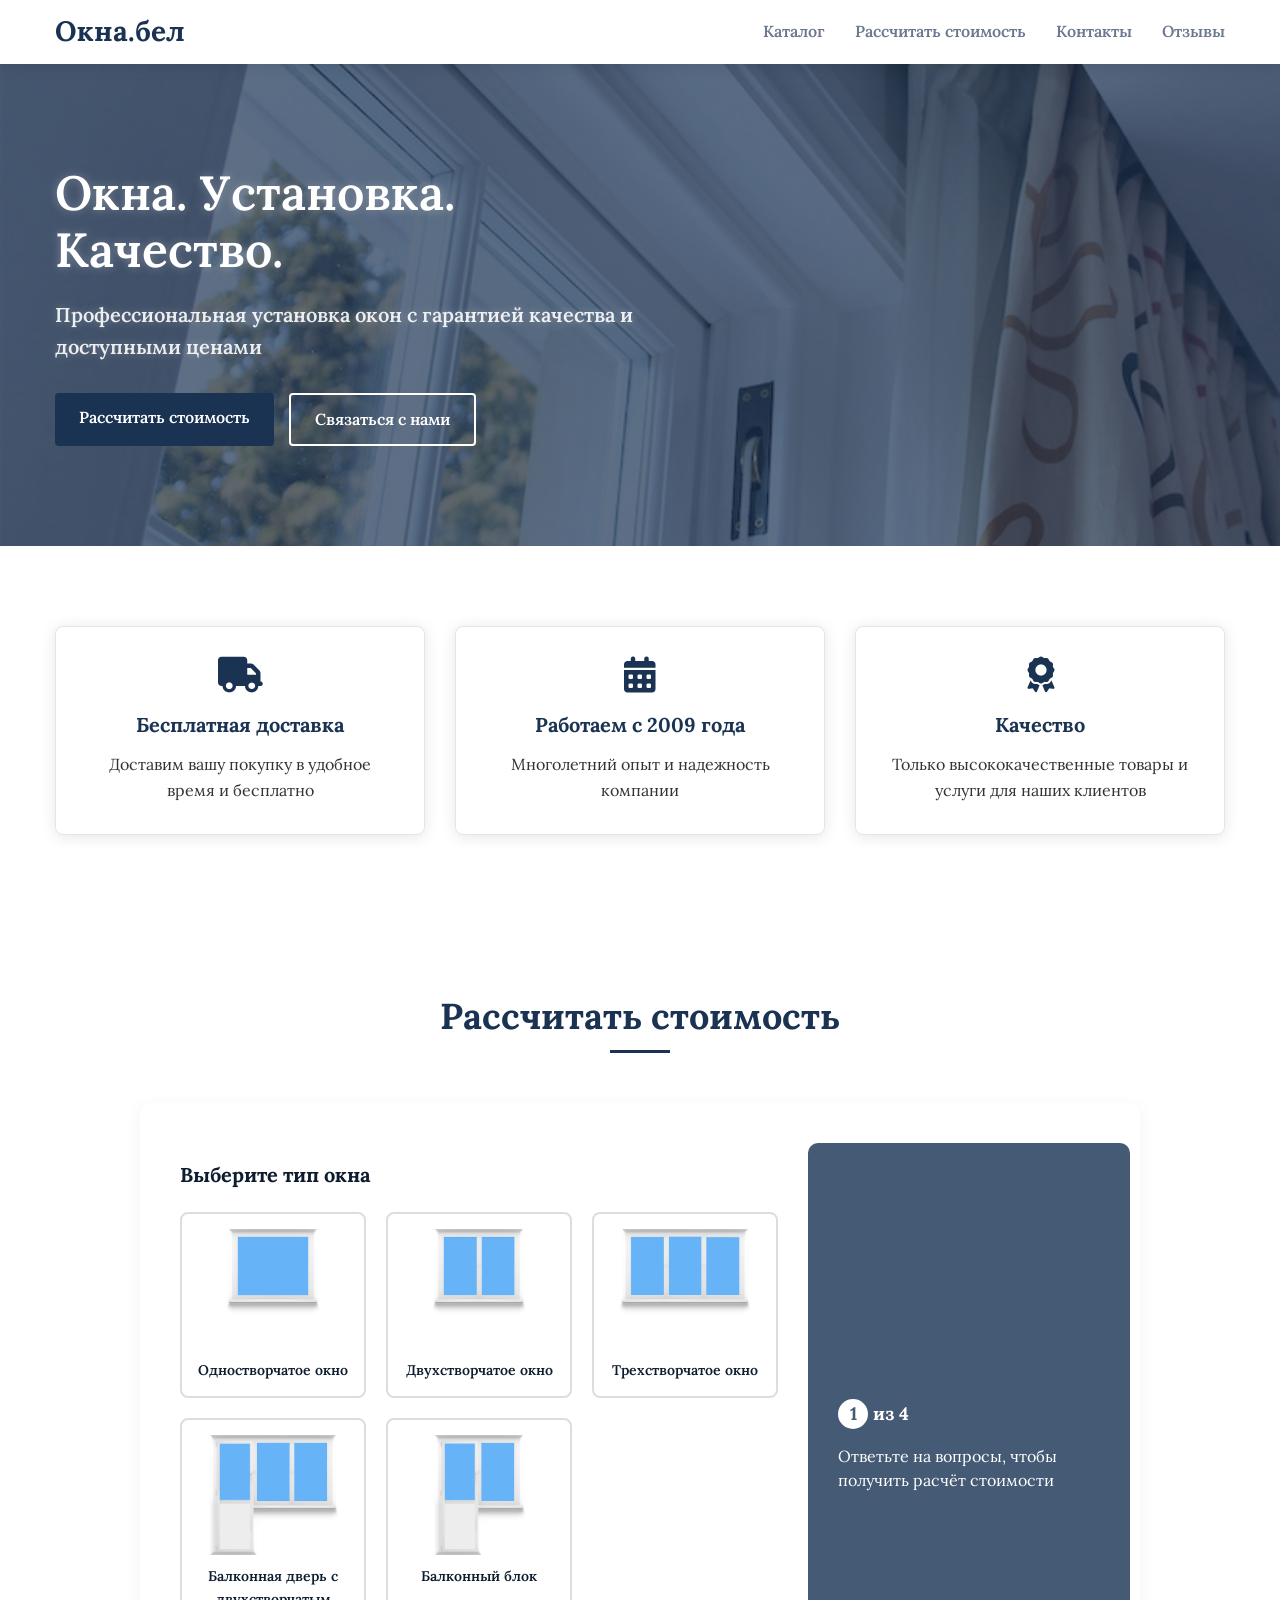
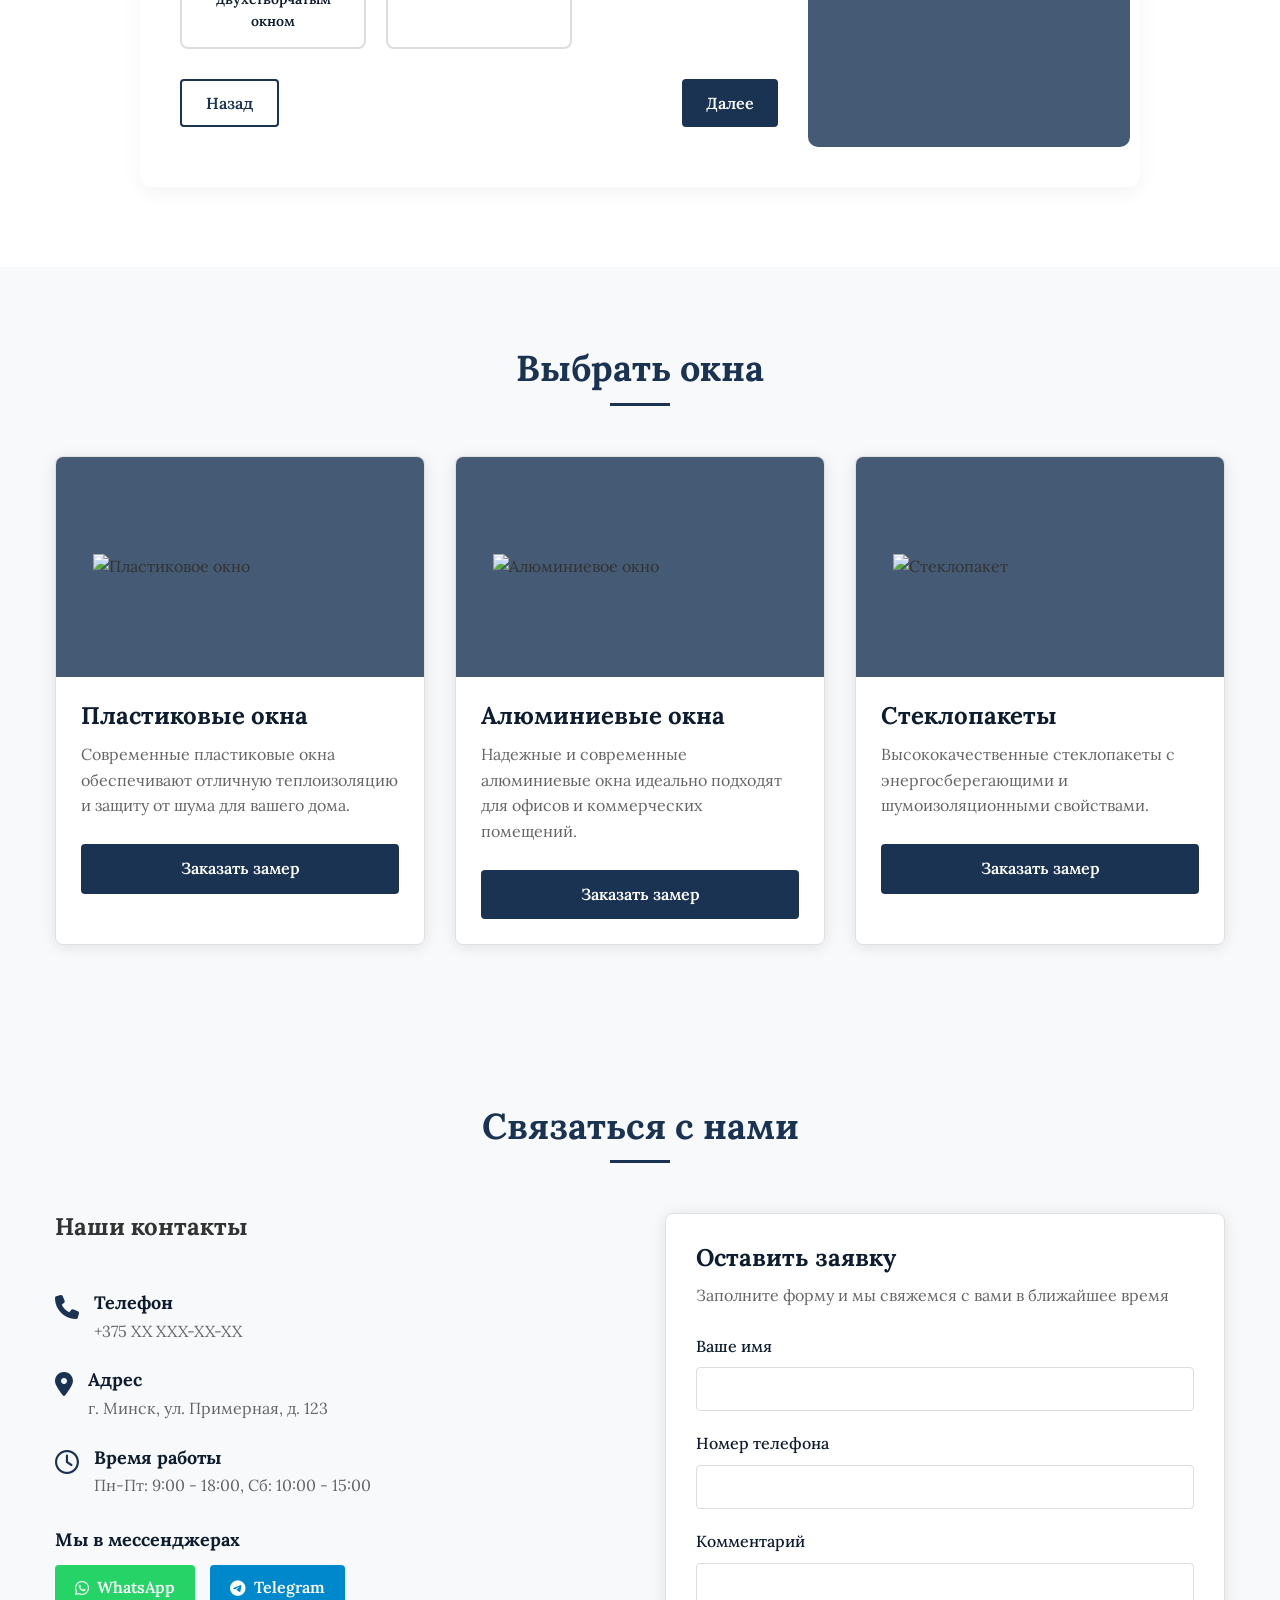
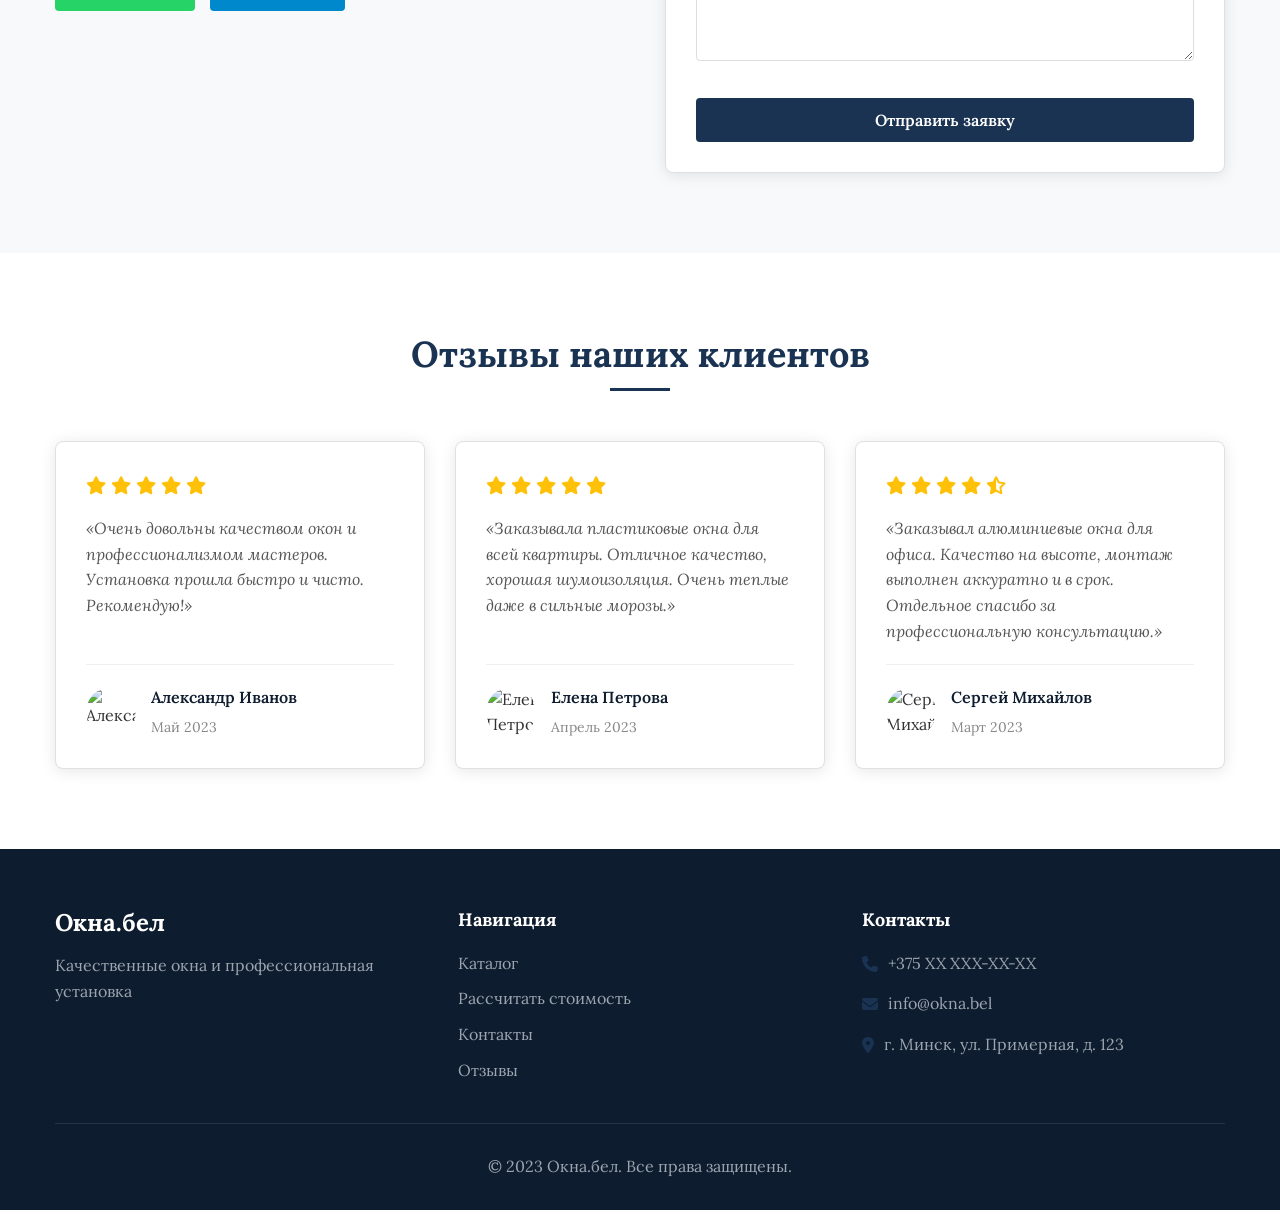
==== index.html @ 6ed7c5cb "Miaow" ====
<!DOCTYPE html>
<html lang="ru">
<head>
    <meta charset="UTF-8">
    <meta name="viewport" content="width=device-width, initial-scale=1.0">
    <title>Установка окон в Беларуси</title>
    <link rel="stylesheet" href="styles.css">
    <link rel="stylesheet" href="https://cdnjs.cloudflare.com/ajax/libs/font-awesome/6.4.0/css/all.min.css">
    <link rel="stylesheet" href="custom-colors.css">
    <link rel="icon" href="data:image/svg+xml,%3Csvg xmlns='http://www.w3.org/2000/svg' viewBox='0 0 100 100'%3E%3Ctext y='.9em' font-size='90'%3E🪟%3C/text%3E%3C/svg%3E">
    <link href="https://fonts.googleapis.com/css2?family=Lora:wght@400;500;600;700&display=swap" rel="stylesheet">
</head>
<body>
    <!-- Header Section -->
    <header class="header">
        <div class="container">
            <div class="header-content">
                <div class="logo">
                    <h1>Окна.бел</h1>
                </div>
                <nav class="main-nav">
                    <ul>
                        <li><a href="#catalog">Каталог</a></li>
                        <li><a href="#calculate">Рассчитать стоимость</a></li>
                        <li><a href="#contacts">Контакты</a></li>
                        <li><a href="#reviews">Отзывы</a></li>
                    </ul>
                </nav>
            </div>
        </div>
    </header>

    <!-- Hero Section with Calculator Button -->
    <section class="hero">
        <div class="container">
            <div class="hero-content">
                <h2>Окна. Установка.<br>Качество.</h2>
                <p>Профессиональная установка окон с гарантией качества и доступными ценами</p>
                <div class="hero-cta">
                    <a href="#calculate" class="btn btn-primary">Рассчитать стоимость</a>
                    <a href="#contacts" class="btn btn-outline">Связаться с нами</a>
                </div>
            </div>
        </div>         
    </section>
    
    <div id="calculate" style="height: 0;"></div>

    <!-- Advantages Section -->
    <section class="advantages-section">
        <div class="container">
            <div class="advantages-grid">
                <div class="advantage-box">
                    <i class="fas fa-truck"></i>
                    <h3>Бесплатная доставка</h3>
                    <p>Доставим вашу покупку в удобное время и бесплатно</p>
                </div>
                <div class="advantage-box">
                    <i class="fas fa-calendar-alt"></i>
                    <h3>Работаем с 2009 года</h3>
                    <p>Многолетний опыт и надежность компании</p>
                </div>
                <div class="advantage-box">
                    <i class="fas fa-award"></i>
                    <h3>Качество</h3>
                    <p>Только высококачественные товары и услуги для наших клиентов</p>
                </div>
            </div>
        </div>
    </section>

    <!-- Calculate Cost Section -->
    <section class="calculate-cost" id="calculate">
        <div class="container">
            <h2 class="section-title">Рассчитать стоимость</h2>
            <div class="calculator-card">
                <div class="calculator-content">
                    <div class="calculator-steps-container">
                        <form id="detailed-calculator-form">
                            <div class="calculator-step active" id="step-1">
                                <h4>Выберите тип окна</h4>
                                <div class="window-type-selection">
                                    <label class="window-type-option">
                                        <input type="radio" name="window-type" value="single" required>
                                        <div class="window-type-image">
                                            <img src="images/window-single.png" alt="Одностворчатое окно">
                                            <span>Одностворчатое окно</span>
                                        </div>
                                    </label>
                                    
                                    <label class="window-type-option">
                                        <input type="radio" name="window-type" value="double" required>
                                        <div class="window-type-image">
                                            <img src="images/window-double.png" alt="Двухстворчатое окно">
                                            <span>Двухстворчатое окно</span>
                                        </div>
                                    </label>
                                    
                                    <label class="window-type-option">
                                        <input type="radio" name="window-type" value="triple" required>
                                        <div class="window-type-image">
                                            <img src="images/window-triple.png" alt="Трехстворчатое окно">
                                            <span>Трехстворчатое окно</span>
                                        </div>
                                    </label>
                                    
                                    <label class="window-type-option">
                                        <input type="radio" name="window-type" value="balcony-door-double" required>
                                        <div class="window-type-image">
                                            <img src="images/balcony-door-double.png" alt="Балконная дверь с двухстворчатым окном">
                                            <span>Балконная дверь с двухстворчатым окном</span>
                                        </div>
                                    </label>
                                    
                                    <label class="window-type-option">
                                        <input type="radio" name="window-type" value="balcony-door-triple" required>
                                        <div class="window-type-image">
                                            <img src="images/balcony-door-triple.png" alt="Балконный блок">
                                            <span>Балконный блок</span>
                                        </div>
                                    </label>
                                </div>
                                
                                <div class="calculator-nav">
                                    <button type="button" class="btn btn-outline btn-prev" disabled>Назад</button>
                                    <button type="button" class="btn btn-primary btn-next" data-next="2">Далее</button>
                                </div>
                            </div>
                            
                            <div class="calculator-step" id="step-2">
                                <h4>Укажите размеры</h4>
                                <div class="form-group">
                                    <label for="detailed-width">Ширина, мм</label>
                                    <input type="text" id="detailed-width" required placeholder="Введите ширину">
                                </div>
                                
                                <div class="form-group">
                                    <label for="detailed-height">Высота, мм</label>
                                    <input type="text" id="detailed-height" required placeholder="Введите высоту">
                                </div>
                                
                                <div class="calculator-nav">
                                    <button type="button" class="btn btn-outline btn-prev" data-prev="1">Назад</button>
                                    <button type="button" class="btn btn-primary btn-next" data-next="3">Далее</button>
                                </div>
                            </div>
                            
                            <div class="calculator-step" id="step-3">
                                <h4>Дополнительные опции</h4>
                                <div class="form-group checkboxes-group">
                                    <div class="checkbox-item">
                                        <input type="checkbox" id="option-mosquito" name="additional_options[]" value="mosquito">
                                        <label for="option-mosquito">Москитная сетка</label>
                                    </div>
                                    <div class="checkbox-item">
                                        <input type="checkbox" id="option-sill" name="additional_options[]" value="sill">
                                        <label for="option-sill">Отлив</label>
                                    </div>
                                    <div class="checkbox-item">
                                        <input type="checkbox" id="option-windowsill" name="additional_options[]" value="windowsill">
                                        <label for="option-windowsill">Подоконник</label>
                                    </div>
                                    <div class="checkbox-item">
                                        <input type="checkbox" id="option-none" name="additional_options[]" value="none">
                                        <label for="option-none">Ничего из перечисленного</label>
                                    </div>
                                </div>
                                
                                <div class="calculator-nav">
                                    <button type="button" class="btn btn-outline btn-prev" data-prev="2">Назад</button>
                                    <button type="button" class="btn btn-primary btn-next" data-next="4">Далее</button>
                                </div>
                            </div>
                            
                            <div class="calculator-step" id="step-4">
                                <h4>Укажите Ваши данные для получения точной стоимости</h4>
                                <div class="form-group">
                                    <label for="client-name">Ваше имя</label>
                                    <input type="text" id="client-name" required placeholder="Введите имя">
                                </div>
                                
                                <div class="form-group">
                                    <label for="client-phone">Телефон</label>
                                    <input type="tel" id="client-phone" required placeholder="+375 XX XXX XX XX">
                                </div>
                                
                                <div class="calculator-nav">
                                    <button type="button" class="btn btn-outline btn-prev" data-prev="3">Назад</button>
                                    <button type="submit" class="btn btn-primary">Отправить заявку</button>
                                </div>
                            </div>
                        </form>
                    </div>
                    
                    <div class="calculator-info">
                        <div class="step-indicator">
                            <div class="step-counter">
                                <span class="current-step">1</span> из <span class="total-steps">4</span>
                            </div>
                            <p class="step-description">Ответьте на вопросы, чтобы получить расчёт стоимости</p>
                        </div>
                    </div>
                </div>
            </div>
        </div>
    </section>

    <!-- Calculator Modal -->
    <div id="calculator-modal" class="modal">
        <div class="modal-content">
            <span class="close-modal">&times;</span>
            <h2>Рассчитать стоимость окон</h2>
            <form id="calculator-form">
                <div class="form-group">
                    <label for="window-type">Тип окна:</label>
                    <select id="window-type" required>
                        <option value="">Выберите тип окна</option>
                        <option value="plastic">Пластиковое окно</option>
                        <option value="aluminum">Алюминиевое окно</option>
                        <option value="double">Стеклопакет</option>
                    </select>
                </div>
                <div class="form-group">
                    <label for="window-width">Ширина (см):</label>
                    <input type="number" id="window-width" min="30" max="300" required>
                </div>
                <div class="form-group">
                    <label for="window-height">Высота (см):</label>
                    <input type="number" id="window-height" min="30" max="300" required>
                </div>
                <button type="submit" class="btn btn-primary">Рассчитать</button>
            </form>
            <div id="calculation-result" class="hidden">
                <h3>Примерная стоимость:</h3>
                <p id="result-price"></p>
                <p>*Окончательная цена может отличаться после замера</p>
            </div>
        </div>
    </div>

    <!-- Catalog Section -->
    <section class="catalog" id="catalog">
        <div class="container">
            <h2 class="section-title">Выбрать окна</h2>
            <div class="catalog-grid">
                <div class="product-card">
                    <div class="product-image">
                        <img src="images/plastic-window.jpg" alt="Пластиковое окно">
                    </div>
                    <div class="product-info">
                        <h3>Пластиковые окна</h3>
                        <p>Современные пластиковые окна обеспечивают отличную теплоизоляцию и защиту от шума для вашего дома.</p>
                        <a href="#contacts" class="btn btn-primary">Заказать замер</a>
                    </div>
                </div>
                <div class="product-card">
                    <div class="product-image">
                        <img src="images/aluminum-window.jpg" alt="Алюминиевое окно">
                    </div>
                    <div class="product-info">
                        <h3>Алюминиевые окна</h3>
                        <p>Надежные и современные алюминиевые окна идеально подходят для офисов и коммерческих помещений.</p>
                        <a href="#contacts" class="btn btn-primary">Заказать замер</a>
                    </div>
                </div>
                <div class="product-card">
                    <div class="product-image">
                        <img src="images/double-glazed.jpg" alt="Стеклопакет">
                    </div>
                    <div class="product-info">
                        <h3>Стеклопакеты</h3>
                        <p>Высококачественные стеклопакеты с энергосберегающими и шумоизоляционными свойствами.</p>
                        <a href="#contacts" class="btn btn-primary">Заказать замер</a>
                    </div>
                </div>
            </div>
        </div>
    </section>

    <!-- Contacts Section -->
    <section class="contacts" id="contacts">
        <div class="container">
            <h2 class="section-title">Связаться с нами</h2>
            <div class="contacts-grid">
                <div class="contact-info">
                    <h3>Наши контакты</h3>
                    <div class="contact-list">
                        <div class="contact-item">
                            <i class="fas fa-phone"></i>
                            <div>
                                <h4>Телефон</h4>
                                <span>+375 XX XXX-XX-XX</span>
                            </div>
                        </div>
                        <div class="contact-item">
                            <i class="fas fa-map-marker-alt"></i>
                            <div>
                                <h4>Адрес</h4>
                                <span>г. Минск, ул. Примерная, д. 123</span>
                            </div>
                        </div>
                        <div class="contact-item">
                            <i class="far fa-clock"></i>
                            <div>
                                <h4>Время работы</h4>
                                <span>Пн-Пт: 9:00 - 18:00, Сб: 10:00 - 15:00</span>
                            </div>
                        </div>
                    </div>
                    <div class="contact-social">
                        <h4>Мы в мессенджерах</h4>
                        <div class="social-buttons">
                            <a href="#" class="social-btn whatsapp">
                                <i class="fab fa-whatsapp"></i> WhatsApp
                            </a>
                            <a href="#" class="social-btn telegram">
                                <i class="fab fa-telegram"></i> Telegram
                            </a>
                        </div>
                    </div>
                </div>
                <div class="contact-form-wrapper">
                    <div class="contact-form">
                        <h3>Оставить заявку</h3>
                        <p>Заполните форму и мы свяжемся с вами в ближайшее время</p>
                        <form id="request-form">
                            <div class="form-group">
                                <label for="name">Ваше имя</label>
                                <input type="text" id="name" required>
                            </div>
                            <div class="form-group">
                                <label for="phone">Номер телефона</label>
                                <input type="tel" id="phone" required>
                            </div>
                            <div class="form-group">
                                <label for="comment">Комментарий</label>
                                <textarea id="comment" rows="4"></textarea>
                            </div>
                            <button type="submit" class="btn btn-primary">Отправить заявку</button>
                        </form>
                    </div>
                </div>
            </div>
        </div>
    </section>

    <!-- Reviews Section -->
    <section class="reviews" id="reviews">
        <div class="container">
            <h2 class="section-title">Отзывы наших клиентов</h2>
            <div class="reviews-grid">
                <div class="review-card">
                    <div class="review-content">
                        <div class="review-stars">
                            <i class="fas fa-star"></i>
                            <i class="fas fa-star"></i>
                            <i class="fas fa-star"></i>
                            <i class="fas fa-star"></i>
                            <i class="fas fa-star"></i>
                        </div>
                        <p class="review-text">«Очень довольны качеством окон и профессионализмом мастеров. Установка прошла быстро и чисто. Рекомендую!»</p>
                    </div>
                    <div class="review-author-info">
                        <div class="review-avatar">
                            <img src="images/avatar-1.jpg" alt="Александр Иванов">
                        </div>
                        <div>
                            <div class="review-author">Александр Иванов</div>
                            <div class="review-date">Май 2023</div>
                        </div>
                    </div>
                </div>
                <div class="review-card">
                    <div class="review-content">
                        <div class="review-stars">
                            <i class="fas fa-star"></i>
                            <i class="fas fa-star"></i>
                            <i class="fas fa-star"></i>
                            <i class="fas fa-star"></i>
                            <i class="fas fa-star"></i>
                        </div>
                        <p class="review-text">«Заказывала пластиковые окна для всей квартиры. Отличное качество, хорошая шумоизоляция. Очень теплые даже в сильные морозы.»</p>
                    </div>
                    <div class="review-author-info">
                        <div class="review-avatar">
                            <img src="images/avatar-2.jpg" alt="Елена Петрова">
                        </div>
                        <div>
                            <div class="review-author">Елена Петрова</div>
                            <div class="review-date">Апрель 2023</div>
                        </div>
                    </div>
                </div>
                <div class="review-card">
                    <div class="review-content">
                        <div class="review-stars">
                            <i class="fas fa-star"></i>
                            <i class="fas fa-star"></i>
                            <i class="fas fa-star"></i>
                            <i class="fas fa-star"></i>
                            <i class="fas fa-star-half-alt"></i>
                        </div>
                        <p class="review-text">«Заказывал алюминиевые окна для офиса. Качество на высоте, монтаж выполнен аккуратно и в срок. Отдельное спасибо за профессиональную консультацию.»</p>
                    </div>
                    <div class="review-author-info">
                        <div class="review-avatar">
                            <img src="images/avatar-3.jpg" alt="Сергей Михайлов">
                        </div>
                        <div>
                            <div class="review-author">Сергей Михайлов</div>
                            <div class="review-date">Март 2023</div>
                        </div>
                    </div>
                </div>
            </div>
        </div>
    </section>

    <!-- Footer -->
    <footer class="footer">
        <div class="container">
            <div class="footer-content">
                <div class="footer-logo">
                    <h2>Окна.бел</h2>
                    <p>Качественные окна и профессиональная установка</p>
                </div>
                <div class="footer-links">
                    <h3>Навигация</h3>
                    <ul>
                        <li><a href="#catalog">Каталог</a></li>
                        <li><a href="#calculate">Рассчитать стоимость</a></li>
                        <li><a href="#contacts">Контакты</a></li>
                        <li><a href="#reviews">Отзывы</a></li>
                    </ul>
                </div>
                <div class="footer-contact">
                    <h3>Контакты</h3>
                    <p><i class="fas fa-phone"></i> +375 XX XXX-XX-XX</p>
                    <p><i class="fas fa-envelope"></i> info@okna.bel</p>
                    <p><i class="fas fa-map-marker-alt"></i> г. Минск, ул. Примерная, д. 123</p>
                </div>
            </div>
            <div class="footer-bottom">
                <p>&copy; 2023 Окна.бел. Все права защищены.</p>
            </div>
        </div>
    </footer>

    <!-- Scroll to Top Button -->
    <div id="scroll-to-top" class="scroll-to-top">
        <i class="fas fa-chevron-up"></i>
    </div>

    <script src="script.js"></script>
</body>
</html>
---- styles.css ----
/* Global Styles */
:root {
    --primary-color: #4da9ff;
    --secondary-color: #e6f3ff;
    --text-color: #333;
    --light-color: #fff;
    --dark-color: #2c3e50;
    --border-color: #ddd;
    --box-shadow: 0 2px 15px rgba(0, 0, 0, 0.1);
    --heading-font: 'Lora', serif;
    --body-font: 'Lora', serif;
    --success-color: #28a745;
    --danger-color: #dc3545;
}

* {
    margin: 0;
    padding: 0;
    box-sizing: border-box;
}

body {
    font-family: var(--body-font);
    line-height: 1.6;
    color: var(--text-color);
    background-color: #f8f9fa;
    font-weight: 400;
}

h1, h2, h3, h4, h5, h6 {
    font-family: var(--heading-font);
    font-weight: 700;
    line-height: 1.2;
}

.container {
    width: 100%;
    max-width: 1200px;
    margin: 0 auto;
    padding: 0 15px;
}

a {
    text-decoration: none;
    color: var(--primary-color);
}

ul {
    list-style: none;
}

.btn {
    display: inline-block;
    padding: 12px 24px;
    border-radius: 4px;
    text-align: center;
    font-weight: 600;
    cursor: pointer;
    transition: all 0.3s ease;
    border: none;
    font-size: 16px;
    font-family: var(--body-font);
}

.btn-primary {
    background-color: var(--primary-color);
    color: var(--light-color);
}

.btn-primary:hover {
    background-color: #3a8cd1;
    box-shadow: 0 5px 15px rgba(77, 169, 255, 0.3);
}

.btn-outline {
    background-color: transparent;
    color: var(--primary-color);
    border: 2px solid var(--primary-color);
}

.btn-outline:hover {
    background-color: var(--primary-color);
    color: var(--light-color);
    box-shadow: 0 5px 15px rgba(77, 169, 255, 0.3);
}

.section-title {
    text-align: center;
    margin-bottom: 50px;
    font-size: 36px;
    font-weight: 700;
    color: var(--dark-color);
    position: relative;
    padding-bottom: 15px;
}

.section-title::after {
    content: '';
    position: absolute;
    bottom: 0;
    left: 50%;
    transform: translateX(-50%);
    width: 60px;
    height: 3px;
    background-color: var(--primary-color);
}

/* Header Styles */
.header {
    background-color: var(--light-color);
    padding: 15px 0;
    box-shadow: var(--box-shadow);
    position: sticky;
    top: 0;
    z-index: 100;
}

.header-content {
    display: flex;
    justify-content: space-between;
    align-items: center;
}

.logo h1 {
    font-size: 28px;
    color: var(--primary-color);
    font-weight: 800;
}

/* Navigation Menu */
.main-nav ul {
    display: flex;
    gap: 30px;
}

.main-nav li {
    list-style: none;
}

.main-nav a {
    color: var(--dark-color);
    font-weight: 600;
    text-decoration: none;
    padding: 5px 0;
    position: relative;
    transition: all 0.3s ease;
}

.main-nav a:hover {
    color: var(--primary-color);
}

.main-nav a::after {
    content: '';
    position: absolute;
    width: 0;
    height: 2px;
    background-color: var(--primary-color);
    bottom: 0;
    left: 0;
    transition: width 0.3s ease;
}

.main-nav a:hover::after {
    width: 100%;
}

/* Hero Section */
.hero {
    background: linear-gradient(to right, #2c3e50, #4da9ff);
    position: relative;
    color: var(--light-color);
    padding: 100px 0;
    text-align: left;
}

.hero::before {
    content: '';
    position: absolute;
    top: 0;
    left: 0;
    width: 100%;
    height: 100%;
    background: linear-gradient(to right, rgba(44, 62, 80, 0.9), rgba(77, 169, 255, 0.7));
}

.hero-content {
    position: relative;
    max-width: 700px;
    margin: 0 auto 0 0;
}

.hero h2 {
    font-size: 48px;
    margin-bottom: 20px;
    font-weight: 800;
}

.hero p {
    font-size: 20px;
    margin-bottom: 30px;
    opacity: 0.9;
}

.hero-cta {
    display: flex;
    gap: 15px;
}

/* Advantages Section */
.advantages-section {
    padding: 80px 0;
    background-color: var(--light-color);
}

.advantages-grid {
    display: grid;
    grid-template-columns: repeat(auto-fit, minmax(250px, 1fr));
    gap: 30px;
}

.advantage-box {
    padding: 30px;
    background-color: var(--light-color);
    border-radius: 8px;
    box-shadow: var(--box-shadow);
    text-align: center;
    transition: transform 0.3s ease;
}

.advantage-box:hover {
    transform: translateY(-5px);
}

.advantage-box i {
    font-size: 36px;
    color: var(--primary-color);
    margin-bottom: 20px;
}

.advantage-box h3 {
    margin-bottom: 15px;
    color: var(--dark-color);
    font-size: 20px;
}

.advantage-box p {
    color: #666;
    font-size: 16px;
}

/* Calculator Modal */
.modal {
    display: none;
    position: fixed;
    z-index: 1000;
    left: 0;
    top: 0;
    width: 100%;
    height: 100%;
    background-color: rgba(0, 0, 0, 0.5);
}

.modal-content {
    position: relative;
    background-color: var(--light-color);
    margin: 10% auto;
    padding: 30px;
    width: 90%;
    max-width: 500px;
    border-radius: 8px;
    box-shadow: var(--box-shadow);
}

.close-modal {
    position: absolute;
    right: 20px;
    top: 15px;
    font-size: 28px;
    font-weight: bold;
    cursor: pointer;
}

.form-group {
    margin-bottom: 20px;
}

.form-group label {
    display: block;
    margin-bottom: 8px;
    font-weight: 500;
}

.form-group input,
.form-group select,
.form-group textarea {
    width: 100%;
    padding: 10px;
    border: 1px solid var(--border-color);
    border-radius: 4px;
    font-size: 16px;
}

#calculation-result {
    margin-top: 25px;
    padding-top: 20px;
    border-top: 1px solid var(--border-color);
}

#calculation-result.hidden {
    display: none;
}

/* Catalog Section */
.catalog {
    padding: 80px 0;
    background-color: #f8f9fa;
}

.catalog-grid {
    display: grid;
    grid-template-columns: repeat(auto-fill, minmax(350px, 1fr));
    gap: 30px;
}

.product-card {
    border-radius: 8px;
    overflow: hidden;
    box-shadow: var(--box-shadow);
    background-color: var(--light-color);
    border: 1px solid #e0e0e0;
    transition: transform 0.2s ease, box-shadow 0.2s ease;
}

.product-card:hover {
    transform: translateY(-5px);
    box-shadow: 0 10px 25px rgba(0, 0, 0, 0.1);
}

.product-image {
    height: 220px;
    overflow: hidden;
    display: flex;
    justify-content: center;
    align-items: center;
    background-color: var(--secondary-color);
    position: relative;
}

.product-image img {
    width: 80%;
    height: auto;
    object-fit: contain;
}

.product-info {
    padding: 25px;
}

.product-info h3 {
    margin-bottom: 12px;
    color: var(--dark-color);
    font-size: 24px;
    font-weight: 700;
}

.product-info p {
    margin-bottom: 25px;
    color: #666;
    line-height: 1.6;
}

.product-info .btn {
    display: block;
    width: 100%;
}

.product-price {
    font-size: 18px;
    font-weight: 700;
    margin-top: 15px;
    color: var(--primary-color);
}

.product-price span {
    font-size: 24px;
}

/* Reviews Section */
.reviews {
    padding: 80px 0;
    background-color: var(--light-color);
}

.reviews-grid {
    display: grid;
    grid-template-columns: repeat(auto-fill, minmax(350px, 1fr));
    gap: 30px;
}

.review-card {
    background-color: var(--light-color);
    padding: 30px;
    border-radius: 8px;
    box-shadow: var(--box-shadow);
    border: 1px solid #e0e0e0;
    display: flex;
    flex-direction: column;
}

.review-content {
    margin-bottom: 20px;
}

.review-stars {
    color: #ffc107;
    font-size: 18px;
    margin-bottom: 15px;
}

.review-text {
    color: #555;
    line-height: 1.6;
    font-style: italic;
    margin: 0;
}

.review-author-info {
    display: flex;
    align-items: center;
    margin-top: auto;
    padding-top: 20px;
    border-top: 1px solid #eee;
}

.review-avatar {
    width: 50px;
    height: 50px;
    border-radius: 50%;
    overflow: hidden;
    margin-right: 15px;
}

.review-avatar img {
    width: 100%;
    height: 100%;
    object-fit: cover;
}

.review-author {
    font-weight: 600;
    color: var(--dark-color);
    margin-bottom: 5px;
}

.review-date {
    font-size: 14px;
    color: #888;
}

/* Contacts Section */
.contacts {
    padding: 80px 0;
    background-color: #f8f9fa;
}

.contacts-grid {
    display: grid;
    grid-template-columns: repeat(auto-fit, minmax(350px, 1fr));
    gap: 50px;
}

.contact-info {
    display: flex;
    flex-direction: column;
    gap: 30px;
}

.contact-info h3 {
    font-size: 24px;
    margin-bottom: 20px;
}

.contact-list {
    display: flex;
    flex-direction: column;
    gap: 25px;
}

.contact-item {
    display: flex;
    align-items: flex-start;
    gap: 15px;
}

.contact-item i {
    font-size: 24px;
    color: var(--primary-color);
    margin-top: 3px;
}

.contact-item h4 {
    margin-bottom: 5px;
    font-size: 18px;
    color: var(--dark-color);
}

.contact-item span {
    font-size: 16px;
    color: #666;
}

.contact-social h4 {
    margin-bottom: 15px;
    font-size: 18px;
    color: var(--dark-color);
}

.social-buttons {
    display: flex;
    gap: 15px;
}

.social-btn {
    display: inline-flex;
    align-items: center;
    padding: 10px 20px;
    border-radius: 4px;
    color: var(--light-color);
    font-weight: 600;
    transition: all 0.3s ease;
}

.social-btn i {
    margin-right: 8px;
}

.whatsapp {
    background-color: #25d366;
}

.telegram {
    background-color: #0088cc;
}

.social-btn:hover {
    opacity: 0.9;
    transform: translateY(-2px);
}

.contact-form-wrapper {
    max-width: 100%;
}

.contact-form {
    background-color: var(--light-color);
    padding: 30px;
    border-radius: 8px;
    box-shadow: var(--box-shadow);
    border: 1px solid #e0e0e0;
}

.contact-form h3 {
    margin-bottom: 10px;
    font-size: 24px;
    color: var(--dark-color);
}

.contact-form p {
    margin-bottom: 25px;
    color: #666;
}

.form-group {
    margin-bottom: 20px;
}

.form-group label {
    display: block;
    margin-bottom: 8px;
    font-weight: 500;
    color: var(--dark-color);
}

.form-group input,
.form-group select,
.form-group textarea {
    width: 100%;
    padding: 12px;
    border: 1px solid #ddd;
    border-radius: 4px;
    font-size: 16px;
    transition: border-color 0.3s;
}

.form-group input:focus,
.form-group select:focus,
.form-group textarea:focus {
    border-color: var(--primary-color);
    outline: none;
}

.contact-form .btn {
    width: 100%;
    margin-top: 10px;
}

/* Footer */
.footer {
    background-color: var(--dark-color);
    color: #9ca5af;
    padding: 60px 0 30px;
}

.footer-content {
    display: grid;
    grid-template-columns: repeat(auto-fit, minmax(250px, 1fr));
    gap: 40px;
    margin-bottom: 40px;
}

.footer-logo h2 {
    color: var(--light-color);
    font-size: 24px;
    margin-bottom: 15px;
}

.footer-logo p {
    color: #9ca5af;
    line-height: 1.6;
}

.footer-links h3, 
.footer-contact h3 {
    color: var(--light-color);
    font-size: 18px;
    margin-bottom: 20px;
}

.footer-links ul {
    display: flex;
    flex-direction: column;
    gap: 10px;
}

.footer-links a {
    color: #9ca5af;
    transition: color 0.3s ease;
}

.footer-links a:hover {
    color: var(--light-color);
}

.footer-contact p {
    margin-bottom: 15px;
    display: flex;
    align-items: center;
    gap: 10px;
}

.footer-contact i {
    color: var(--primary-color);
}

.footer-bottom {
    padding-top: 30px;
    border-top: 1px solid rgba(255, 255, 255, 0.1);
    text-align: center;
}

/* Scroll to Top Button */
.scroll-to-top {
    position: fixed;
    bottom: 20px;
    right: 20px;
    width: 40px;
    height: 40px;
    background-color: var(--primary-color);
    color: var(--light-color);
    border-radius: 50%;
    display: flex;
    align-items: center;
    justify-content: center;
    cursor: pointer;
    box-shadow: 0 2px 10px rgba(0, 0, 0, 0.2);
    opacity: 0;
    visibility: hidden;
    transition: all 0.3s ease;
}

.scroll-to-top.visible {
    opacity: 1;
    visibility: visible;
}

.scroll-to-top:hover {
    background-color: #3a8cd1;
    transform: translateY(-3px);
}

/* Responsive Styles */
@media (max-width: 992px) {
    .header-content {
        flex-direction: column;
        gap: 20px;
    }
    
    .main-nav {
        order: 2;
    }
    
    .hero {
        padding: 80px 0;
        text-align: center;
    }
    
    .hero-content {
        margin: 0 auto;
    }
    
    .hero h2 {
        font-size: 38px;
    }
    
    .hero-cta {
        justify-content: center;
    }
    
    .advantages-grid {
        grid-template-columns: repeat(2, 1fr);
    }
}

@media (max-width: 768px) {
    .section-title {
        font-size: 28px;
    }
    
    .main-nav ul {
        flex-wrap: wrap;
        justify-content: center;
    }
    
    .hero h2 {
        font-size: 32px;
    }
    
    .hero p {
        font-size: 18px;
    }
    
    .hero-cta {
        flex-direction: column;
        align-items: center;
    }
    
    .advantages-grid {
        grid-template-columns: 1fr;
    }
    
    .catalog-grid {
        grid-template-columns: 1fr;
    }
    
    .review-card {
        min-width: 260px;
    }
}

@media (max-width: 576px) {
    .hero h2 {
        font-size: 28px;
    }
    
    .modal-content {
        margin: 20% auto;
        padding: 20px;
    }
    
    .contact-form {
        padding: 20px;
    }
}

/* Calculate Cost Section */
.calculate-cost {
    background-color: var(--secondary-color);
    padding: 80px 0;
}

/* Checkbox styling */
.checkboxes-group {
    display: flex;
    flex-direction: column;
    gap: 15px;
}

.checkbox-item {
    display: flex;
    align-items: center;
    gap: 10px;
    cursor: pointer;
}

.checkbox-item input[type="checkbox"] {
    width: 20px;
    height: 20px;
    cursor: pointer;
}

.checkbox-item label {
    font-size: 16px;
    cursor: pointer;
    margin-bottom: 0;
}

.calculator-card {
    background-color: var(--light-color);
    border-radius: 12px;
    box-shadow: 0 5px 20px rgba(0, 0, 0, 0.1);
    padding: 40px;
    max-width: 1000px;
    margin: 0 auto;
}

.calculator-title {
    font-size: 28px;
    margin-bottom: 30px;
    text-align: center;
    font-weight: 700;
    color: var(--dark-color);
}

.calculator-content {
    display: grid;
    grid-template-columns: 65% 35%;
    gap: 30px;
}

.calculator-steps-container {
    position: relative;
}

.calculator-step {
    display: none;
    padding: 20px 0;
}

.calculator-step.active {
    display: block;
}

.calculator-step h4 {
    font-size: 20px;
    margin-bottom: 25px;
    color: var(--dark-color);
}

.calculator-nav {
    display: flex;
    justify-content: space-between;
    margin-top: 30px;
}

.calculator-info {
    background-color: #f8f9fa;
    border-radius: 10px;
    padding: 30px;
    display: flex;
    flex-direction: column;
    justify-content: center;
    height: 100%;
}

.step-indicator {
    padding-top: 0;
    border-top: none;
}

.step-counter {
    font-size: 18px;
    font-weight: 700;
    color: var(--primary-color);
    margin-bottom: 15px;
}

.current-step {
    display: inline-block;
    background-color: var(--primary-color);
    color: white;
    width: 30px;
    height: 30px;
    text-align: center;
    line-height: 30px;
    border-radius: 50%;
}

.step-description {
    font-size: 16px;
    line-height: 1.5;
    color: #555;
}

@media (max-width: 992px) {
    .calculator-content {
        grid-template-columns: 1fr;
    }
    
    .calculator-info {
        order: -1;
        margin-bottom: 30px;
    }
}

@media (max-width: 768px) {
    .calculator-card {
        padding: 25px;
    }
    
    .calculator-title {
        font-size: 22px;
    }
    
    .calculator-step h4 {
        font-size: 18px;
    }
    
    .calculator-nav {
        flex-direction: column;
        gap: 15px;
    }
    
    .calculator-nav button {
        width: 100%;
    }
}

/* Form input error styles */
.form-group input.error,
.form-group select.error,
.form-group textarea.error {
    border-color: #ff3b30;
    background-color: rgba(255, 59, 48, 0.05);
}

.form-group input.error:focus,
.form-group select.error:focus,
.form-group textarea.error:focus {
    box-shadow: 0 0 0 2px rgba(255, 59, 48, 0.25);
}

/* Display fields styling */
.glass-type-display,
.profile-type-display {
    border: 1px solid #ddd;
    border-radius: 4px;
    padding: 12px;
    background-color: #fff;
    position: relative;
    cursor: pointer;
}

.glass-type-display::after,
.profile-type-display::after {
    content: '\f107';
    font-family: 'Font Awesome 5 Free';
    font-weight: 900;
    position: absolute;
    right: 15px;
    top: 50%;
    transform: translateY(-50%);
    color: #666;
}

/* Window type selection */
.window-type-selection {
    display: grid;
    grid-template-columns: repeat(auto-fill, minmax(150px, 1fr));
    gap: 20px;
    margin-bottom: 20px;
}

.window-type-option {
    cursor: pointer;
    position: relative;
}

.window-type-option input[type="radio"] {
    position: absolute;
    opacity: 0;
    width: 0;
    height: 0;
}

.window-type-image {
    border: 2px solid #ddd;
    border-radius: 8px;
    padding: 15px 10px;
    text-align: center;
    transition: all 0.3s ease;
    display: flex;
    flex-direction: column;
    align-items: center;
    height: 100%;
}

.window-type-image img {
    width: 100%;
    height: 120px;
    object-fit: contain;
    margin-bottom: 10px;
}

.window-type-image span {
    font-size: 14px;
    color: var(--dark-color);
    font-weight: 600;
}

.window-type-option input[type="radio"]:checked + .window-type-image {
    border-color: var(--primary-color);
    box-shadow: 0 0 0 2px var(--primary-color);
    background-color: rgba(77, 169, 255, 0.05);
}

.window-type-option:hover .window-type-image {
    border-color: var(--primary-color);
    transform: translateY(-5px);
}

@media (max-width: 768px) {
    .window-type-selection {
        grid-template-columns: repeat(2, 1fr);
    }
}

@media (max-width: 480px) {
    .window-type-selection {
        grid-template-columns: 1fr;
    }
}
---- custom-colors.css ----
/* Custom color scheme based on Original Sash website */
:root {
  --primary-color: #1a3352;  /* Navy blue */
  --secondary-color: #455a74; /* Lighter navy blue */
  --light-color: #FFFFFF;    /* White background */
  --accent-color: #6b788e;   /* Gray for navigation */
  --dark-color: #0d1c2e;     /* Darker navy */
  --text-color: #333333;     /* Dark text */
  --border-color: #e5e5e5;   /* Light gray for borders */
}

/* Apply new colors to elements */
body { background-color: var(--light-color); color: var(--text-color); }
.header { background-color: var(--light-color); color: var(--primary-color); }
.logo h1 { color: var(--primary-color); }
.main-nav a { color: var(--accent-color); }
.main-nav a:hover { color: var(--primary-color); }
.main-nav a::after { background-color: var(--primary-color); }

.hero { background: linear-gradient(rgba(26, 51, 82, 0.8), rgb(236, 244, 255)); }
.hero-content { background-color: rgba(255, 255, 255, 0.9); color: var(--primary-color); }
.btn-primary { background-color: var(--primary-color); color: var(--light-color); }
.btn-outline { border-color: var(--primary-color); color: var(--primary-color); }
.btn-primary:hover { background-color: var(--secondary-color); }
.btn-outline:hover { background-color: var(--primary-color); }
.section-title { color: var(--primary-color); }
.section-title::after { background-color: var(--primary-color); }


/* Dark overlay to ensure text is readable */
.hero::before {
  content: '';
  position: absolute;
  top: 0;
  left: 0;
  width: 100%;
  height: 100%;
  background: rgba(26, 51, 82, 0.1); /* Navy blue overlay */
  z-index: 1;
}
.hero {
  background: var(--light-color);
  padding: 60px 0;
  color: var(--primary-color);
}

.hero::before {
  display: none; /* Remove the overlay */
}

.hero-flex {
  display: flex;
  align-items: center;
  gap: 30px;
}
.hero-content {
  flex: 1;
  background: transparent; /* Remove any background */
  padding: 0;
}

.hero-image {
  flex: 1;
}

.hero-image img {
  width: 100%;
  height: auto;
  border-radius: 8px;
  box-shadow: 0 5px 15px rgba(0, 0, 0, 0.1);
}

/* Mobile responsive adjustments */
@media (max-width: 768px) {
  .hero-flex {
      flex-direction: column;
  }
  
  .hero-content {
      text-align: center;
      order: 2;
  }
  
  .hero-image {
      order: 1;
  }
  
}
.hero h2, .hero p {
  color: #ffffff; /* Pure white */
  text-shadow: 0 0 10px rgba(255, 255, 255, 0.3); /* Slight glow effect */
  font-weight: 600; /* Make text slightly bolder */
}

/* Reduce the overlay opacity to let more of the background show */
.hero::before {
  background: rgba(26, 51, 82, 0.6); /* Reduce opacity from 0.7 to 0.6 */
}

/* Make buttons more visible */
.hero .btn-outline {
  border-color: #ffffff;
  color: #ffffff;
  border-width: 2px; /* Thicker border */
}
.advantage-box { background-color: var(--light-color); border: 1px solid var(--border-color); }
.advantage-box i { color: var(--primary-color); }
.advantage-box h3 { color: var(--primary-color); }
.advantage-box p { color: var(--text-color); }

.calculate-cost { background-color: var(--light-color); }
.calculate-cost .section-title { color: var(--primary-color); }
.calculate-cost .section-title::after { background-color: var(--primary-color); }

.calculator-card { border-color: var(--border-color); box-shadow: 0 5px 20px rgba(0, 0, 0, 0.05); }
.calculator-info { background-color: var(--secondary-color); color: var(--light-color); }
.current-step { background-color: var(--light-color); color: var(--secondary-color); }
.step-counter, .step-description { color: var(--light-color); }
/* Hero section with background image */
.hero {
    background-image: url('images/balcon3.jpg');
    background-size: cover;
    background-position: center;
    position: relative;
    padding: 100px 0;
    color: var(--light-color);
}

.hero::before {
    content: '';
    position: absolute;
    top: 0; left: 0; width: 100%; height: 100%;
    background: rgba(26, 51, 82, 0.7);
    z-index: 1;
    display: block;
}

.hero-content {
    position: relative;
    z-index: 2;
    background: transparent;
    max-width: 600px;
    margin: 0 auto 0 0;
}
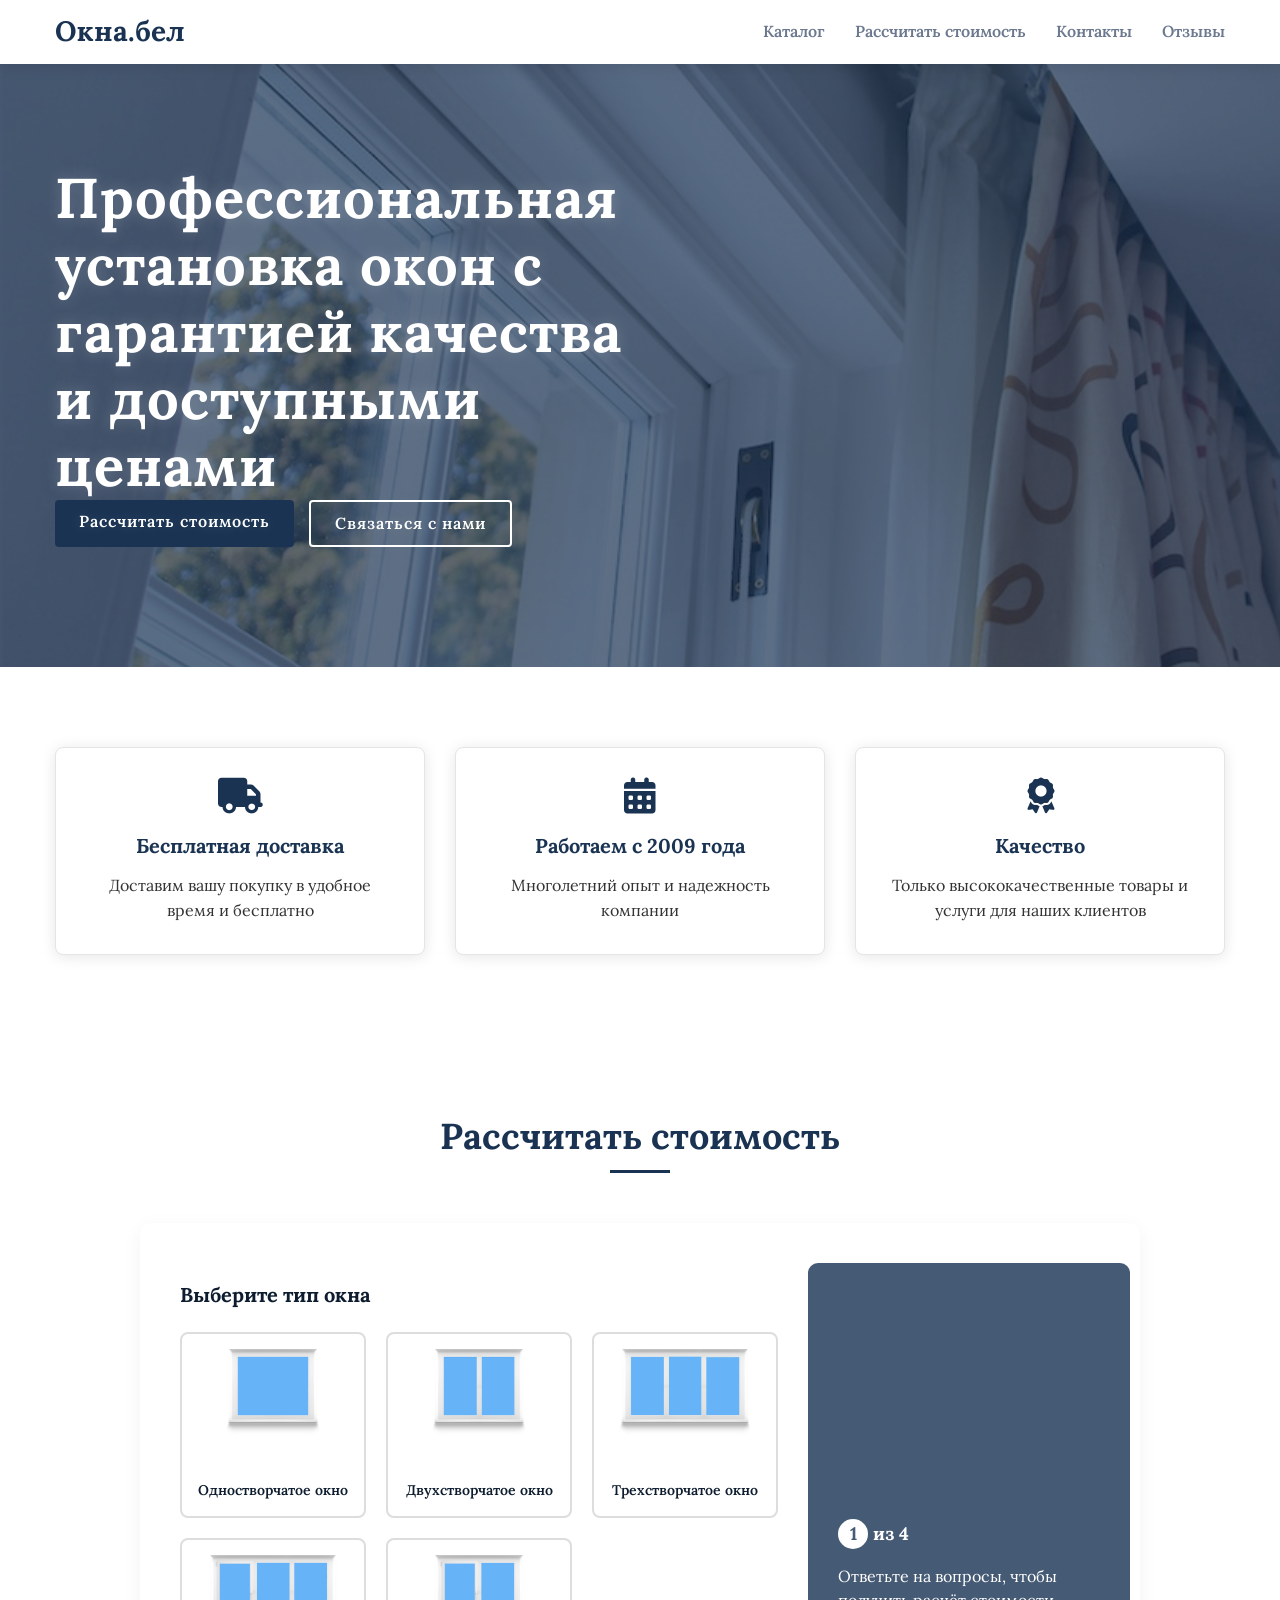
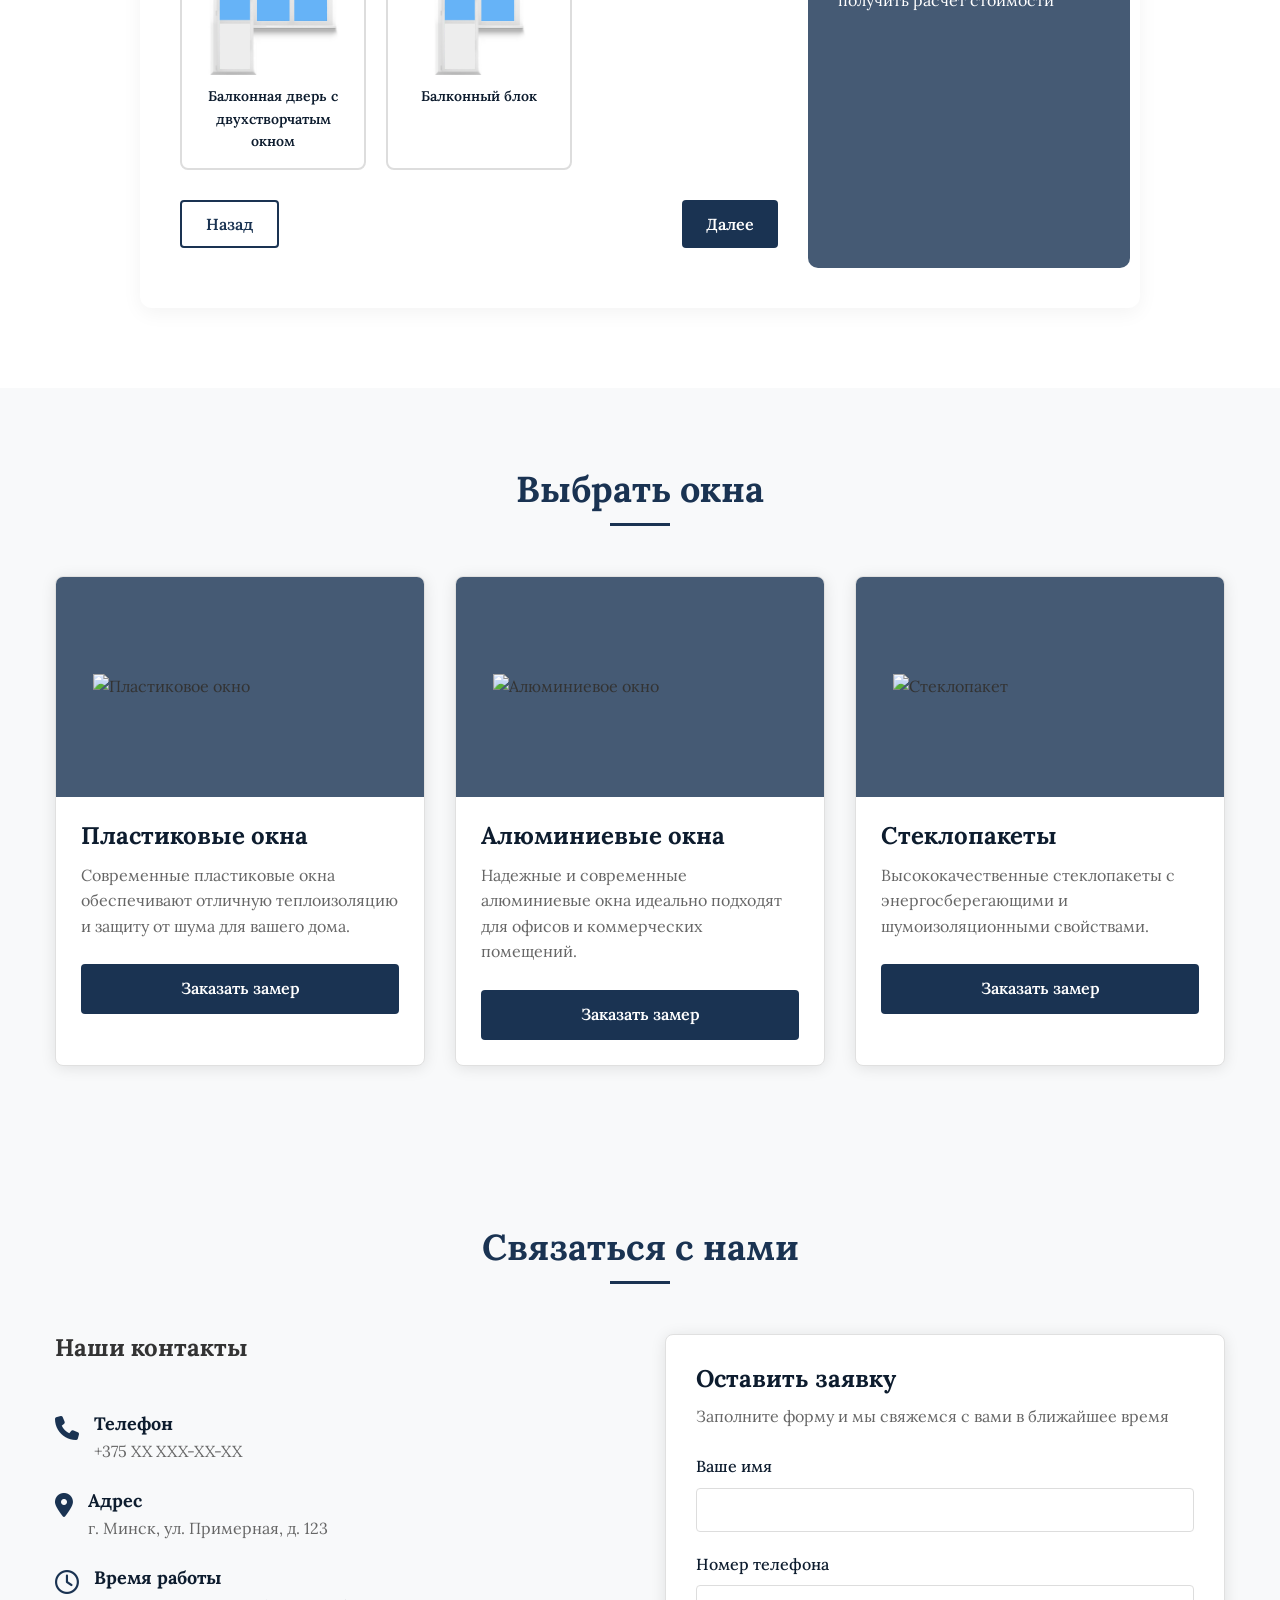
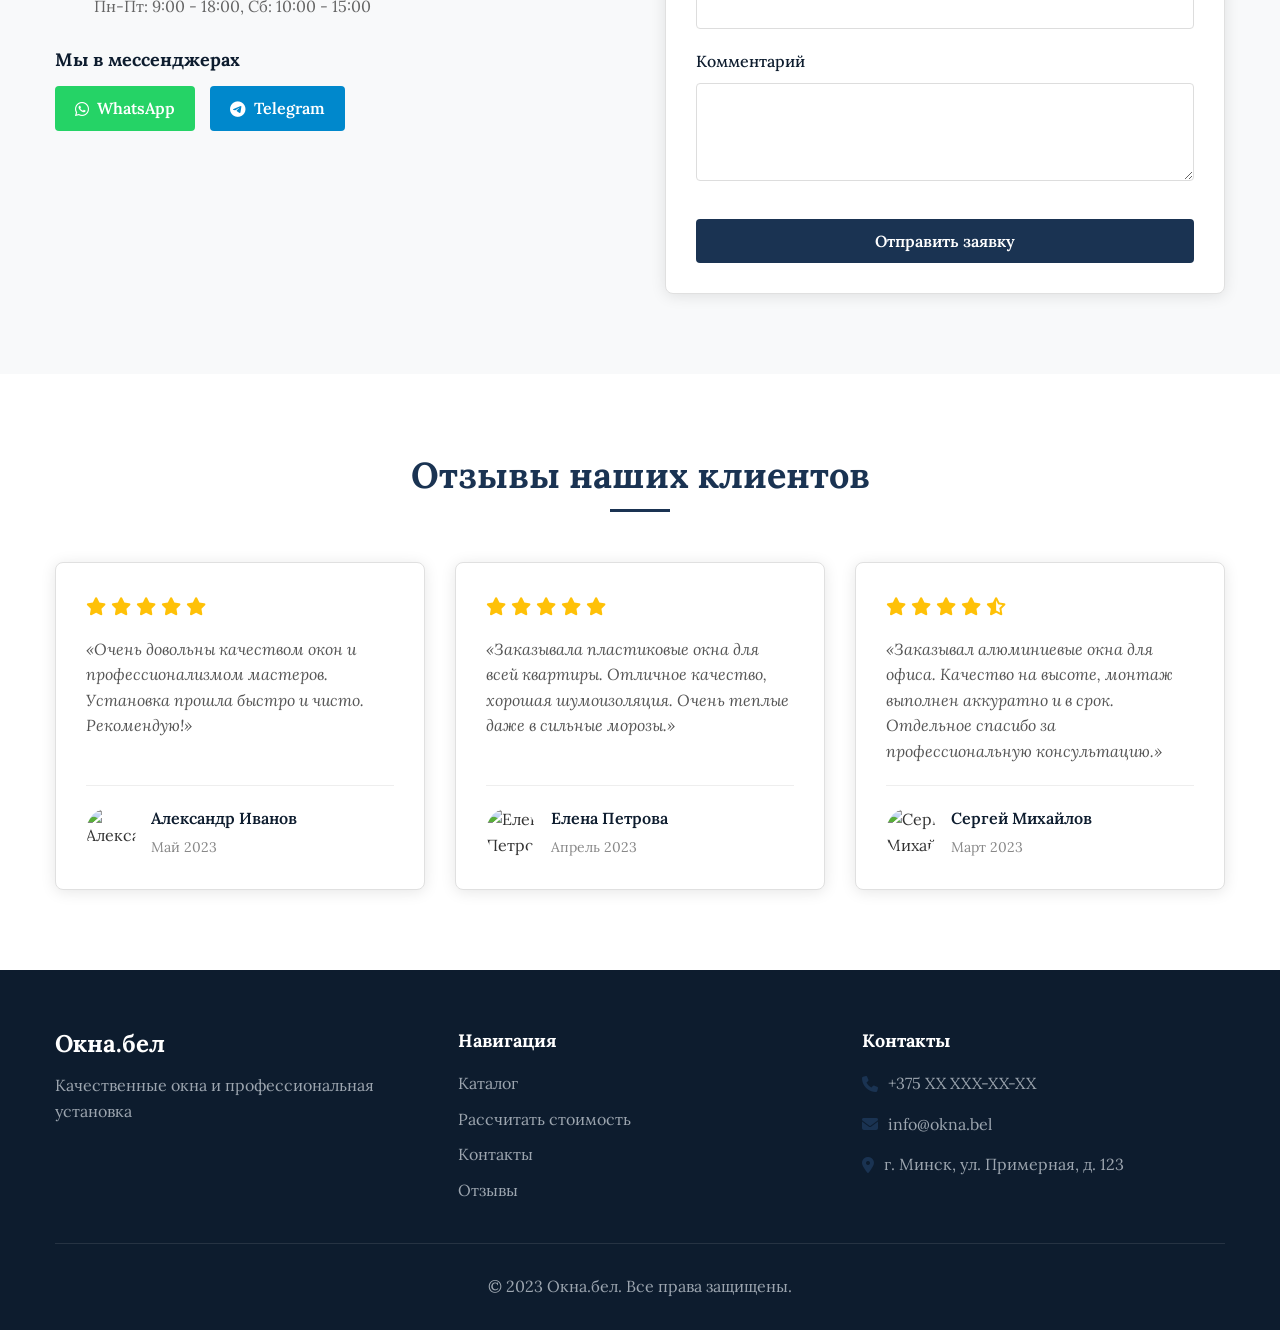
==== commit 76850f1d: "maw" ====
--- a/index.html
+++ b/index.html
@@ -34,8 +34,7 @@
     <section class="hero">
         <div class="container">
             <div class="hero-content">
-                <h2>Окна. Установка.<br>Качество.</h2>
-                <p>Профессиональная установка окон с гарантией качества и доступными ценами</p>
+                <h2>Профессиональная установка окон с гарантией качества и доступными ценами
                 <div class="hero-cta">
                     <a href="#calculate" class="btn btn-primary">Рассчитать стоимость</a>
                     <a href="#contacts" class="btn btn-outline">Связаться с нами</a>
@@ -184,6 +183,11 @@
                                     <input type="tel" id="client-phone" required placeholder="+375 XX XXX XX XX">
                                 </div>
                                 
+                                <div class="form-group checkbox-item privacy-consent">
+                                    <input type="checkbox" id="privacy-consent" required>
+                                    <label for="privacy-consent">Вы соглашаетесь на <a href="#" class="privacy-link">обработку персональных данных</a></label>
+                                </div>
+                                
                                 <div class="calculator-nav">
                                     <button type="button" class="btn btn-outline btn-prev" data-prev="3">Назад</button>
                                     <button type="submit" class="btn btn-primary">Отправить заявку</button>
--- a/custom-colors.css
+++ b/custom-colors.css
@@ -103,6 +103,29 @@
   color: #ffffff;
   border-width: 2px; /* Thicker border */
 }
+.hero h2, 
+.hero p {
+    font-weight: 800; /* Extra bold */
+    letter-spacing: 1px; /* Add more space between letters */
+    text-shadow: 0 0 15px rgba(255, 255, 255, 0.2); /* Add subtle shadow for definition */
+}
+
+/* Additional enhancement for larger devices */
+@media (min-width: 768px) {
+    .hero h2 {
+        font-size: 56px; /* Larger font size on bigger screens */
+        max-width: 800px; /* Allow text container to be wider */
+    }
+    
+    .hero p {
+        font-size: 24px;
+        max-width: 800px;
+    }
+    
+    .hero-content {
+        max-width: 800px; /* Increase from the default 600px */
+    }
+}
 .advantage-box { background-color: var(--light-color); border: 1px solid var(--border-color); }
 .advantage-box i { color: var(--primary-color); }
 .advantage-box h3 { color: var(--primary-color); }
@@ -142,3 +165,34 @@
     max-width: 600px;
     margin: 0 auto 0 0;
 }
+
+/* Privacy consent styling */
+.privacy-consent {
+    display: flex;
+    align-items: center;
+    margin-bottom: 20px;
+}
+
+.privacy-consent input[type="checkbox"] {
+    width: 20px;
+    height: 20px;
+    margin-right: 10px;
+    accent-color: var(--primary-color);
+}
+
+.privacy-consent label {
+    font-size: 14px;
+    margin-bottom: 0;
+}
+
+.privacy-link {
+    color: var(--primary-color);
+    text-decoration: underline;
+}
+
+.privacy-link:hover {
+    text-decoration: none;
+}
+
+/* Icon for privacy consent */
+
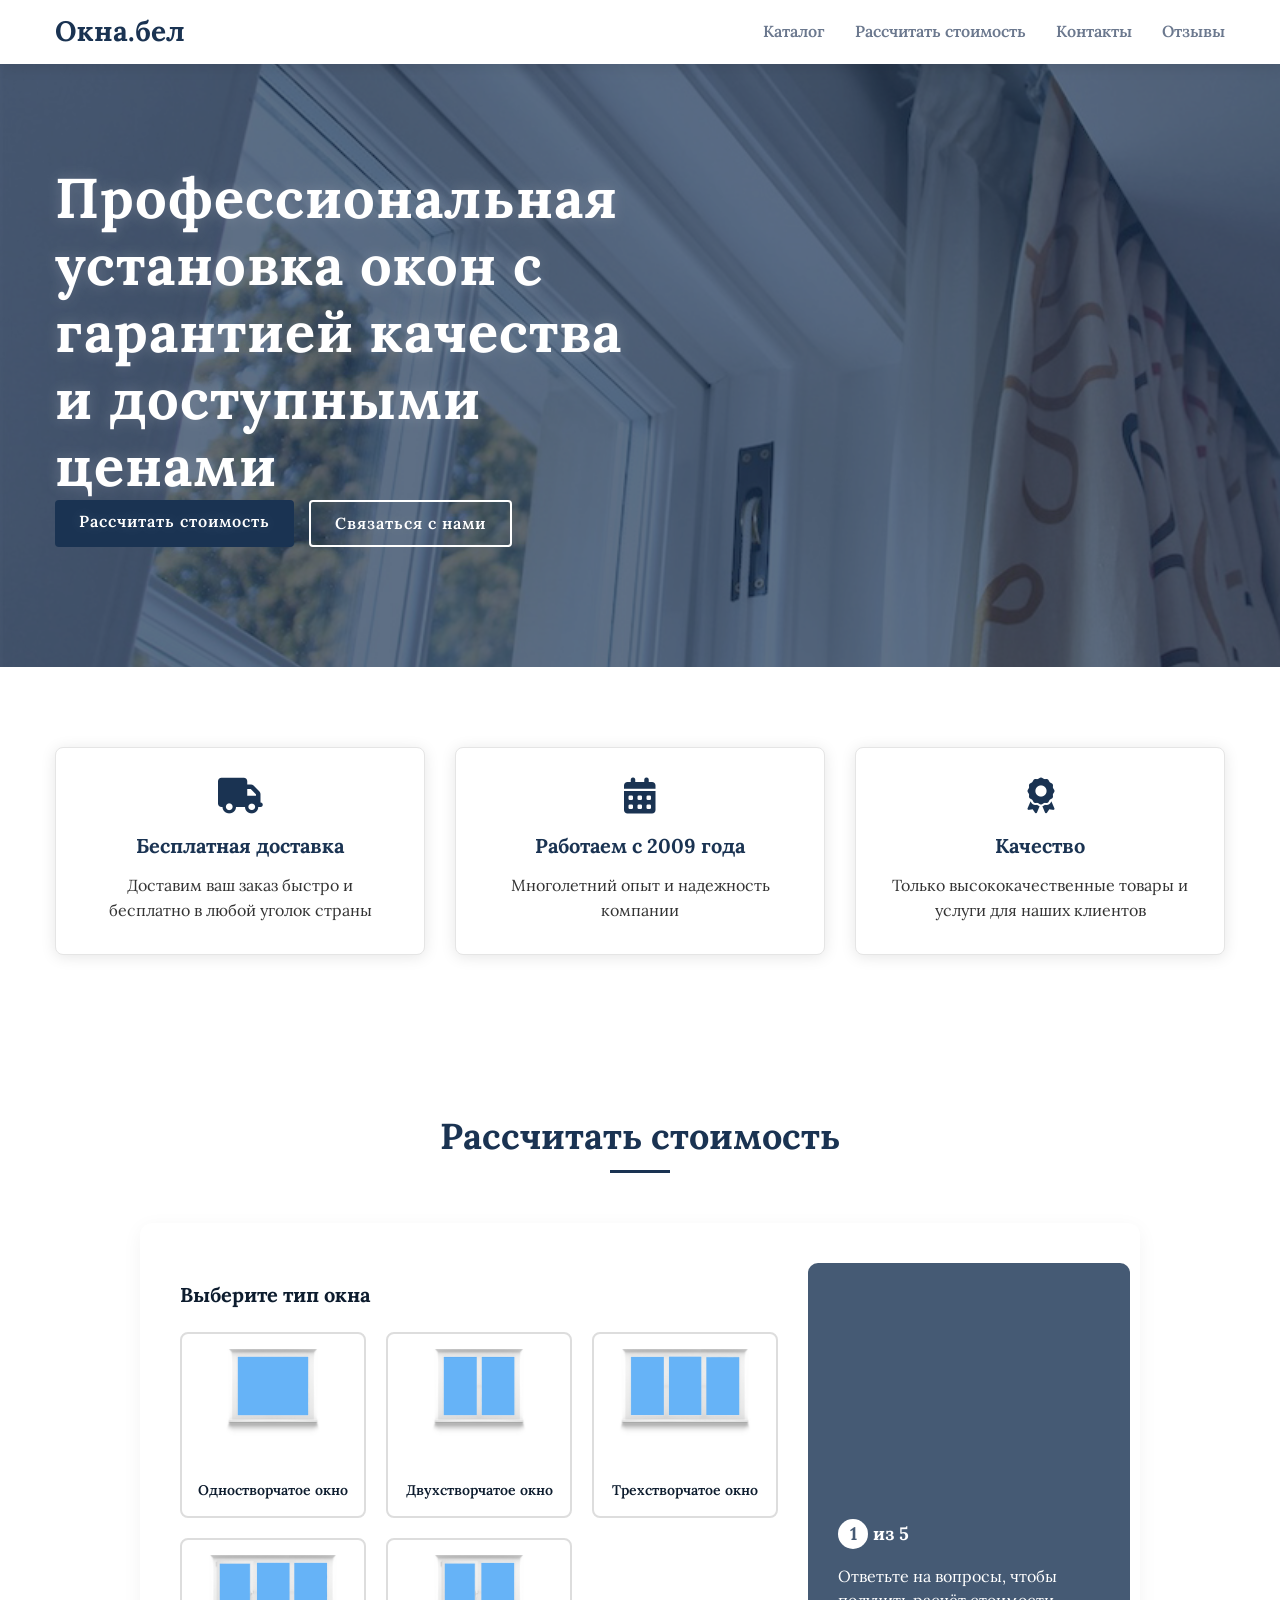
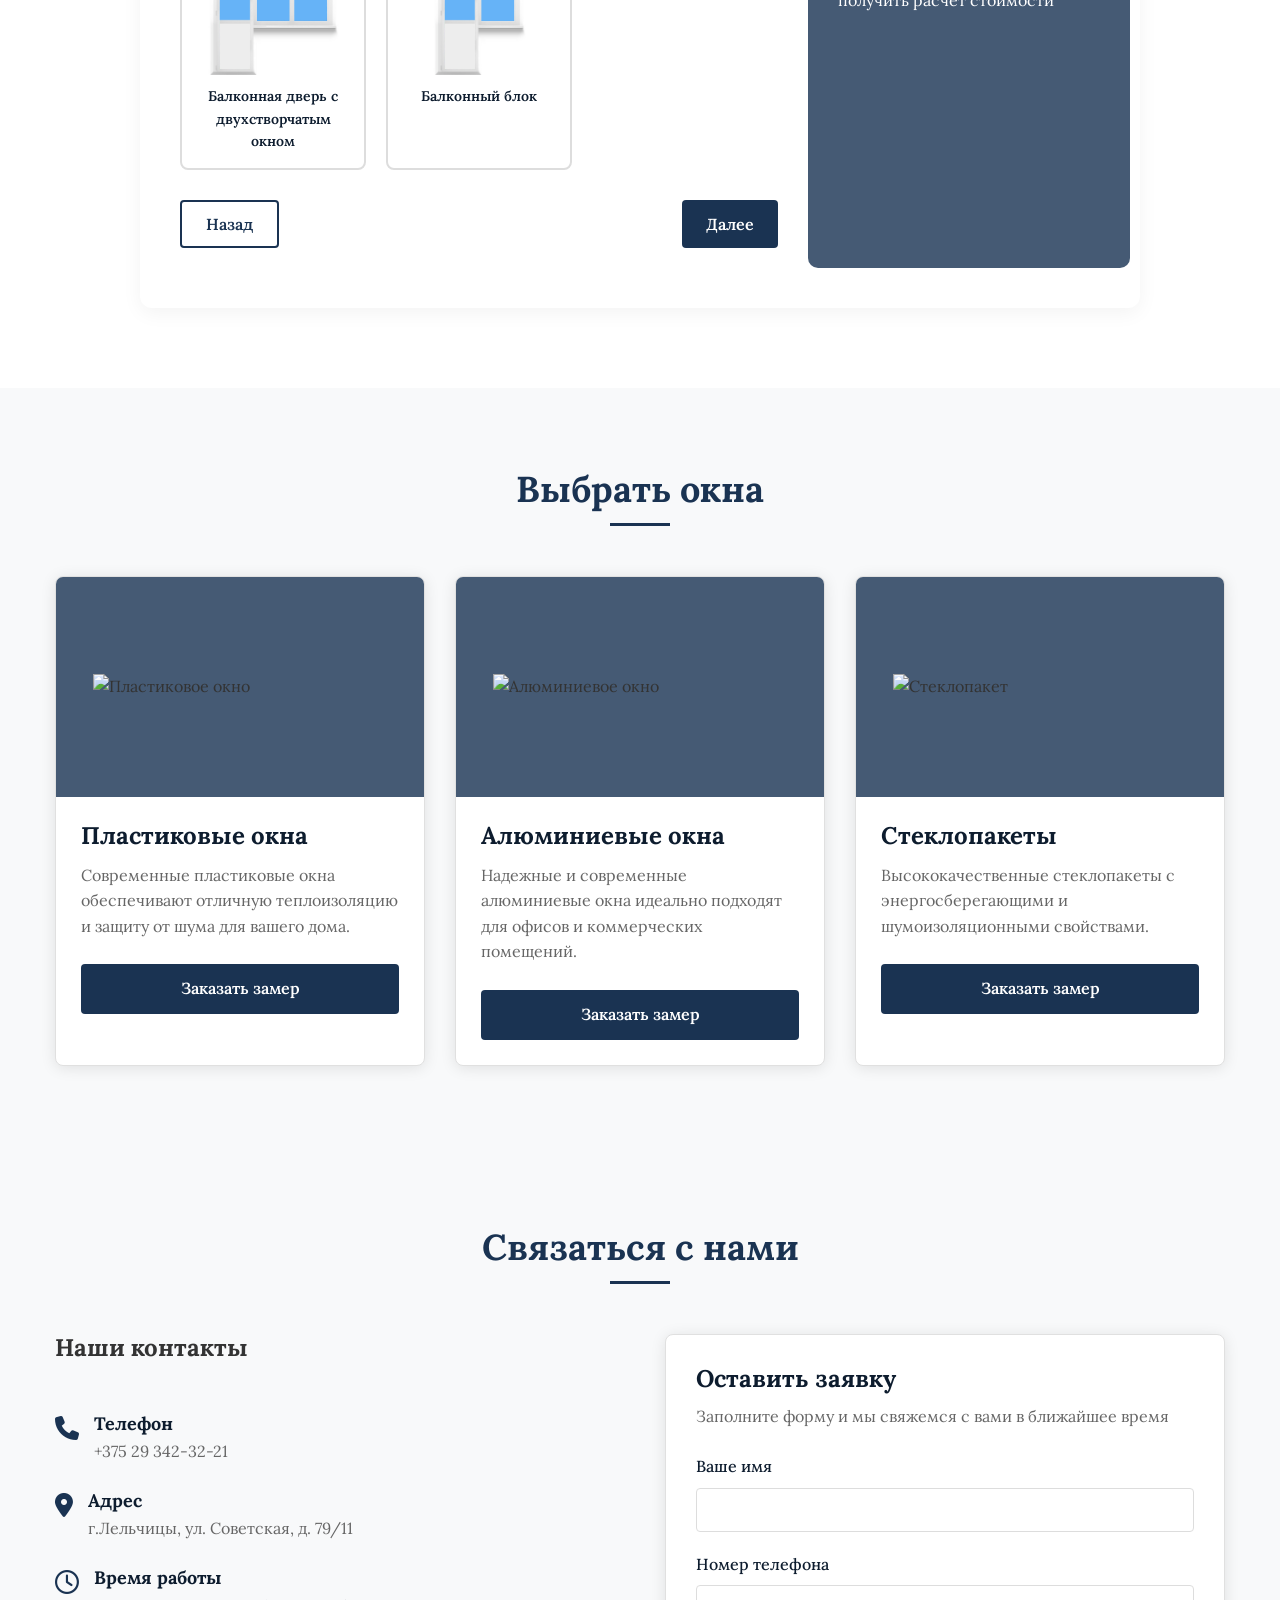
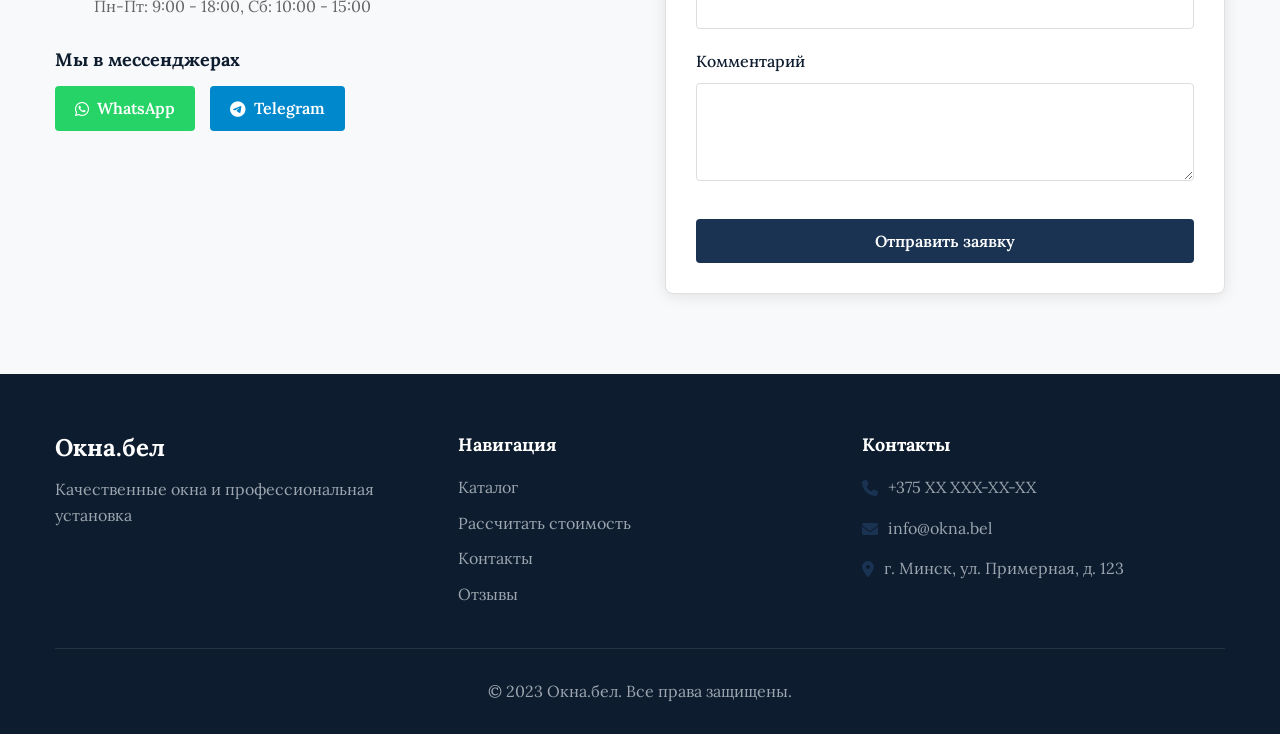
==== commit 6ff6011d: "myaooww" ====
--- a/index.html
+++ b/index.html
@@ -52,7 +52,7 @@
                 <div class="advantage-box">
                     <i class="fas fa-truck"></i>
                     <h3>Бесплатная доставка</h3>
-                    <p>Доставим вашу покупку в удобное время и бесплатно</p>
+                    <p>Доставим ваш заказ быстро и бесплатно в любой уголок страны</p>
                 </div>
                 <div class="advantage-box">
                     <i class="fas fa-calendar-alt"></i>
@@ -127,6 +127,270 @@
                             </div>
                             
                             <div class="calculator-step" id="step-2">
+                                <h4>Выберите тип оконной створки</h4>
+                                
+                                <!-- Односворчатое окно options -->
+                                <div class="opening-type-section" id="single-window-options">
+                                    <div class="form-group">
+                                        <label>Тип створки:</label>
+                                        <div class="opening-options">
+                                            <label class="opening-option">
+                                                <input type="radio" name="single-opening-type" value="fixed" required>
+                                                <div class="opening-image">
+                                                    <img src="images/fixed-window.png" alt="Глухая створка" onerror="this.src='data:image/svg+xml;charset=UTF-8,%3Csvg%20width%3D%22100%22%20height%3D%22100%22%20viewBox%3D%220%200%20100%20100%22%20xmlns%3D%22http%3A%2F%2Fwww.w3.org%2F2000%2Fsvg%22%3E%3Crect%20width%3D%22100%25%22%20height%3D%22100%25%22%20fill%3D%22%23f8f9fa%22%2F%3E%3Cpath%20d%3D%22M20%2C20%20L80%2C20%20L80%2C80%20L20%2C80%20Z%22%20stroke%3D%22%234da9ff%22%20stroke-width%3D%222%22%20fill%3D%22none%22%2F%3E%3C%2Fsvg%3E';">
+                                                </div>
+                                                <span>Глухая</span>
+                                            </label>
+                                            <label class="opening-option">
+                                                <input type="radio" name="single-opening-type" value="turn" required>
+                                                <div class="opening-image">
+                                                    <img src="images/turn-window.png" alt="Поворотная створка" onerror="this.src='data:image/svg+xml;charset=UTF-8,%3Csvg%20width%3D%22100%22%20height%3D%22100%22%20viewBox%3D%220%200%20100%20100%22%20xmlns%3D%22http%3A%2F%2Fwww.w3.org%2F2000%2Fsvg%22%3E%3Crect%20width%3D%22100%25%22%20height%3D%22100%25%22%20fill%3D%22%23f8f9fa%22%2F%3E%3Cpath%20d%3D%22M20%2C20%20L80%2C20%20L80%2C80%20L20%2C80%20Z%22%20stroke%3D%22%234da9ff%22%20stroke-width%3D%222%22%20fill%3D%22none%22%2F%3E%3Cpath%20d%3D%22M20%2C20%20L20%2C80%22%20stroke%3D%22%234da9ff%22%20stroke-width%3D%223%22%2F%3E%3Cpath%20d%3D%22M25%2C50%20L35%2C50%22%20stroke%3D%22%234da9ff%22%20stroke-width%3D%222%22%2F%3E%3C%2Fsvg%3E';">
+                                                </div>
+                                                <span>Поворотная</span>
+                                            </label>
+                                            <label class="opening-option">
+                                                <input type="radio" name="single-opening-type" value="tilt-turn" required>
+                                                <div class="opening-image">
+                                                    <img src="images/tilt-turn-window.png" alt="Поворотно-откидная створка" onerror="this.src='data:image/svg+xml;charset=UTF-8,%3Csvg%20width%3D%22100%22%20height%3D%22100%22%20viewBox%3D%220%200%20100%20100%22%20xmlns%3D%22http%3A%2F%2Fwww.w3.org%2F2000%2Fsvg%22%3E%3Crect%20width%3D%22100%25%22%20height%3D%22100%25%22%20fill%3D%22%23f8f9fa%22%2F%3E%3Cpath%20d%3D%22M20%2C20%20L80%2C20%20L80%2C80%20L20%2C80%20Z%22%20stroke%3D%22%234da9ff%22%20stroke-width%3D%222%22%20fill%3D%22none%22%2F%3E%3Cpath%20d%3D%22M20%2C20%20L20%2C80%22%20stroke%3D%22%234da9ff%22%20stroke-width%3D%223%22%2F%3E%3Cpath%20d%3D%22M50%2C20%20L50%2C30%22%20stroke%3D%22%234da9ff%22%20stroke-width%3D%222%22%2F%3E%3Cpath%20d%3D%22M25%2C50%20L35%2C50%22%20stroke%3D%22%234da9ff%22%20stroke-width%3D%222%22%2F%3E%3C%2Fsvg%3E';">
+                                                </div>
+                                                <span>Поворотно-откидная</span>
+                                            </label>
+                                        </div>
+                                    </div>
+                                </div>
+                                
+                                <!-- Двухстворчатое окно options -->
+                                <div class="opening-type-section" id="double-window-options">
+                                    <div class="form-group">
+                                        <label>Окно 1:</label>
+                                        <div class="opening-options">
+                                            <label class="opening-option">
+                                                <input type="radio" name="double-opening-type-1" value="fixed" required>
+                                                <div class="opening-image">
+                                                    <img src="images/fixed-window.png" alt="Глухая створка" onerror="this.src='data:image/svg+xml;charset=UTF-8,%3Csvg%20width%3D%22100%22%20height%3D%22100%22%20viewBox%3D%220%200%20100%20100%22%20xmlns%3D%22http%3A%2F%2Fwww.w3.org%2F2000%2Fsvg%22%3E%3Crect%20width%3D%22100%25%22%20height%3D%22100%25%22%20fill%3D%22%23f8f9fa%22%2F%3E%3Cpath%20d%3D%22M20%2C20%20L80%2C20%20L80%2C80%20L20%2C80%20Z%22%20stroke%3D%22%234da9ff%22%20stroke-width%3D%222%22%20fill%3D%22none%22%2F%3E%3C%2Fsvg%3E';">
+                                                </div>
+                                                <span>Глухая</span>
+                                            </label>
+                                            <label class="opening-option">
+                                                <input type="radio" name="double-opening-type-1" value="turn" required>
+                                                <div class="opening-image">
+                                                    <img src="images/turn-window.png" alt="Поворотная створка" onerror="this.src='data:image/svg+xml;charset=UTF-8,%3Csvg%20width%3D%22100%22%20height%3D%22100%22%20viewBox%3D%220%200%20100%20100%22%20xmlns%3D%22http%3A%2F%2Fwww.w3.org%2F2000%2Fsvg%22%3E%3Crect%20width%3D%22100%25%22%20height%3D%22100%25%22%20fill%3D%22%23f8f9fa%22%2F%3E%3Cpath%20d%3D%22M20%2C20%20L80%2C20%20L80%2C80%20L20%2C80%20Z%22%20stroke%3D%22%234da9ff%22%20stroke-width%3D%222%22%20fill%3D%22none%22%2F%3E%3Cpath%20d%3D%22M20%2C20%20L20%2C80%22%20stroke%3D%22%234da9ff%22%20stroke-width%3D%223%22%2F%3E%3Cpath%20d%3D%22M25%2C50%20L35%2C50%22%20stroke%3D%22%234da9ff%22%20stroke-width%3D%222%22%2F%3E%3C%2Fsvg%3E';">
+                                                </div>
+                                                <span>Поворотная</span>
+                                            </label>
+                                            <label class="opening-option">
+                                                <input type="radio" name="double-opening-type-1" value="tilt-turn" required>
+                                                <div class="opening-image">
+                                                    <img src="images/tilt-turn-window.png" alt="Поворотно-откидная створка" onerror="this.src='data:image/svg+xml;charset=UTF-8,%3Csvg%20width%3D%22100%22%20height%3D%22100%22%20viewBox%3D%220%200%20100%20100%22%20xmlns%3D%22http%3A%2F%2Fwww.w3.org%2F2000%2Fsvg%22%3E%3Crect%20width%3D%22100%25%22%20height%3D%22100%25%22%20fill%3D%22%23f8f9fa%22%2F%3E%3Cpath%20d%3D%22M20%2C20%20L80%2C20%20L80%2C80%20L20%2C80%20Z%22%20stroke%3D%22%234da9ff%22%20stroke-width%3D%222%22%20fill%3D%22none%22%2F%3E%3Cpath%20d%3D%22M20%2C20%20L20%2C80%22%20stroke%3D%22%234da9ff%22%20stroke-width%3D%223%22%2F%3E%3Cpath%20d%3D%22M50%2C20%20L50%2C30%22%20stroke%3D%22%234da9ff%22%20stroke-width%3D%222%22%2F%3E%3Cpath%20d%3D%22M25%2C50%20L35%2C50%22%20stroke%3D%22%234da9ff%22%20stroke-width%3D%222%22%2F%3E%3C%2Fsvg%3E';">
+                                                </div>
+                                                <span>Поворотно-откидная</span>
+                                            </label>
+                                        </div>
+                                    </div>
+                                    
+                                    <div class="form-group">
+                                        <label>Окно 2:</label>
+                                        <div class="opening-options">
+                                            <label class="opening-option">
+                                                <input type="radio" name="double-opening-type-2" value="fixed" required>
+                                                <div class="opening-image">
+                                                    <img src="images/fixed-window.png" alt="Глухая створка" onerror="this.src='data:image/svg+xml;charset=UTF-8,%3Csvg%20width%3D%22100%22%20height%3D%22100%22%20viewBox%3D%220%200%20100%20100%22%20xmlns%3D%22http%3A%2F%2Fwww.w3.org%2F2000%2Fsvg%22%3E%3Crect%20width%3D%22100%25%22%20height%3D%22100%25%22%20fill%3D%22%23f8f9fa%22%2F%3E%3Cpath%20d%3D%22M20%2C20%20L80%2C20%20L80%2C80%20L20%2C80%20Z%22%20stroke%3D%22%234da9ff%22%20stroke-width%3D%222%22%20fill%3D%22none%22%2F%3E%3C%2Fsvg%3E';">
+                                                </div>
+                                                <span>Глухая</span>
+                                            </label>
+                                            <label class="opening-option">
+                                                <input type="radio" name="double-opening-type-2" value="turn" required>
+                                                <div class="opening-image">
+                                                    <img src="images/turn-window.png" alt="Поворотная створка" onerror="this.src='data:image/svg+xml;charset=UTF-8,%3Csvg%20width%3D%22100%22%20height%3D%22100%22%20viewBox%3D%220%200%20100%20100%22%20xmlns%3D%22http%3A%2F%2Fwww.w3.org%2F2000%2Fsvg%22%3E%3Crect%20width%3D%22100%25%22%20height%3D%22100%25%22%20fill%3D%22%23f8f9fa%22%2F%3E%3Cpath%20d%3D%22M20%2C20%20L80%2C20%20L80%2C80%20L20%2C80%20Z%22%20stroke%3D%22%234da9ff%22%20stroke-width%3D%222%22%20fill%3D%22none%22%2F%3E%3Cpath%20d%3D%22M20%2C20%20L20%2C80%22%20stroke%3D%22%234da9ff%22%20stroke-width%3D%223%22%2F%3E%3Cpath%20d%3D%22M25%2C50%20L35%2C50%22%20stroke%3D%22%234da9ff%22%20stroke-width%3D%222%22%2F%3E%3C%2Fsvg%3E';">
+                                                </div>
+                                                <span>Поворотная</span>
+                                            </label>
+                                            <label class="opening-option">
+                                                <input type="radio" name="double-opening-type-2" value="tilt-turn" required>
+                                                <div class="opening-image">
+                                                    <img src="images/tilt-turn-window.png" alt="Поворотно-откидная створка" onerror="this.src='data:image/svg+xml;charset=UTF-8,%3Csvg%20width%3D%22100%22%20height%3D%22100%22%20viewBox%3D%220%200%20100%20100%22%20xmlns%3D%22http%3A%2F%2Fwww.w3.org%2F2000%2Fsvg%22%3E%3Crect%20width%3D%22100%25%22%20height%3D%22100%25%22%20fill%3D%22%23f8f9fa%22%2F%3E%3Cpath%20d%3D%22M20%2C20%20L80%2C20%20L80%2C80%20L20%2C80%20Z%22%20stroke%3D%22%234da9ff%22%20stroke-width%3D%222%22%20fill%3D%22none%22%2F%3E%3Cpath%20d%3D%22M20%2C20%20L20%2C80%22%20stroke%3D%22%234da9ff%22%20stroke-width%3D%223%22%2F%3E%3Cpath%20d%3D%22M50%2C20%20L50%2C30%22%20stroke%3D%22%234da9ff%22%20stroke-width%3D%222%22%2F%3E%3Cpath%20d%3D%22M25%2C50%20L35%2C50%22%20stroke%3D%22%234da9ff%22%20stroke-width%3D%222%22%2F%3E%3C%2Fsvg%3E';">
+                                                </div>
+                                                <span>Поворотно-откидная</span>
+                                            </label>
+                                        </div>
+                                    </div>
+                                </div>
+                                
+                                <!-- Трехстворчатое окно options -->
+                                <div class="opening-type-section" id="triple-window-options">
+                                    <div class="form-group">
+                                        <label>Окно 1:</label>
+                                        <div class="opening-options">
+                                            <label class="opening-option">
+                                                <input type="radio" name="triple-opening-type-1" value="fixed" required>
+                                                <div class="opening-image">
+                                                    <img src="images/fixed-window.png" alt="Глухая створка" onerror="this.src='data:image/svg+xml;charset=UTF-8,%3Csvg%20width%3D%22100%22%20height%3D%22100%22%20viewBox%3D%220%200%20100%20100%22%20xmlns%3D%22http%3A%2F%2Fwww.w3.org%2F2000%2Fsvg%22%3E%3Crect%20width%3D%22100%25%22%20height%3D%22100%25%22%20fill%3D%22%23f8f9fa%22%2F%3E%3Cpath%20d%3D%22M20%2C20%20L80%2C20%20L80%2C80%20L20%2C80%20Z%22%20stroke%3D%22%234da9ff%22%20stroke-width%3D%222%22%20fill%3D%22none%22%2F%3E%3C%2Fsvg%3E';">
+                                                </div>
+                                                <span>Глухая</span>
+                                            </label>
+                                            <label class="opening-option">
+                                                <input type="radio" name="triple-opening-type-1" value="turn" required>
+                                                <div class="opening-image">
+                                                    <img src="images/turn-window.png" alt="Поворотная створка" onerror="this.src='data:image/svg+xml;charset=UTF-8,%3Csvg%20width%3D%22100%22%20height%3D%22100%22%20viewBox%3D%220%200%20100%20100%22%20xmlns%3D%22http%3A%2F%2Fwww.w3.org%2F2000%2Fsvg%22%3E%3Crect%20width%3D%22100%25%22%20height%3D%22100%25%22%20fill%3D%22%23f8f9fa%22%2F%3E%3Cpath%20d%3D%22M20%2C20%20L80%2C20%20L80%2C80%20L20%2C80%20Z%22%20stroke%3D%22%234da9ff%22%20stroke-width%3D%222%22%20fill%3D%22none%22%2F%3E%3Cpath%20d%3D%22M20%2C20%20L20%2C80%22%20stroke%3D%22%234da9ff%22%20stroke-width%3D%223%22%2F%3E%3Cpath%20d%3D%22M25%2C50%20L35%2C50%22%20stroke%3D%22%234da9ff%22%20stroke-width%3D%222%22%2F%3E%3C%2Fsvg%3E';">
+                                                </div>
+                                                <span>Поворотная</span>
+                                            </label>
+                                            <label class="opening-option">
+                                                <input type="radio" name="triple-opening-type-1" value="tilt-turn" required>
+                                                <div class="opening-image">
+                                                    <img src="images/tilt-turn-window.png" alt="Поворотно-откидная створка" onerror="this.src='data:image/svg+xml;charset=UTF-8,%3Csvg%20width%3D%22100%22%20height%3D%22100%22%20viewBox%3D%220%200%20100%20100%22%20xmlns%3D%22http%3A%2F%2Fwww.w3.org%2F2000%2Fsvg%22%3E%3Crect%20width%3D%22100%25%22%20height%3D%22100%25%22%20fill%3D%22%23f8f9fa%22%2F%3E%3Cpath%20d%3D%22M20%2C20%20L80%2C20%20L80%2C80%20L20%2C80%20Z%22%20stroke%3D%22%234da9ff%22%20stroke-width%3D%222%22%20fill%3D%22none%22%2F%3E%3Cpath%20d%3D%22M20%2C20%20L20%2C80%22%20stroke%3D%22%234da9ff%22%20stroke-width%3D%223%22%2F%3E%3Cpath%20d%3D%22M50%2C20%20L50%2C30%22%20stroke%3D%22%234da9ff%22%20stroke-width%3D%222%22%2F%3E%3Cpath%20d%3D%22M25%2C50%20L35%2C50%22%20stroke%3D%22%234da9ff%22%20stroke-width%3D%222%22%2F%3E%3C%2Fsvg%3E';">
+                                                </div>
+                                                <span>Поворотно-откидная</span>
+                                            </label>
+                                        </div>
+                                    </div>
+                                    
+                                    <div class="form-group">
+                                        <label>Окно 2:</label>
+                                        <div class="opening-options">
+                                            <label class="opening-option">
+                                                <input type="radio" name="triple-opening-type-2" value="fixed" required>
+                                                <div class="opening-image">
+                                                    <img src="images/fixed-window.png" alt="Глухая створка" onerror="this.src='data:image/svg+xml;charset=UTF-8,%3Csvg%20width%3D%22100%22%20height%3D%22100%22%20viewBox%3D%220%200%20100%20100%22%20xmlns%3D%22http%3A%2F%2Fwww.w3.org%2F2000%2Fsvg%22%3E%3Crect%20width%3D%22100%25%22%20height%3D%22100%25%22%20fill%3D%22%23f8f9fa%22%2F%3E%3Cpath%20d%3D%22M20%2C20%20L80%2C20%20L80%2C80%20L20%2C80%20Z%22%20stroke%3D%22%234da9ff%22%20stroke-width%3D%222%22%20fill%3D%22none%22%2F%3E%3C%2Fsvg%3E';">
+                                                </div>
+                                                <span>Глухая</span>
+                                            </label>
+                                            <label class="opening-option">
+                                                <input type="radio" name="triple-opening-type-2" value="turn" required>
+                                                <div class="opening-image">
+                                                    <img src="images/turn-window.png" alt="Поворотная створка" onerror="this.src='data:image/svg+xml;charset=UTF-8,%3Csvg%20width%3D%22100%22%20height%3D%22100%22%20viewBox%3D%220%200%20100%20100%22%20xmlns%3D%22http%3A%2F%2Fwww.w3.org%2F2000%2Fsvg%22%3E%3Crect%20width%3D%22100%25%22%20height%3D%22100%25%22%20fill%3D%22%23f8f9fa%22%2F%3E%3Cpath%20d%3D%22M20%2C20%20L80%2C20%20L80%2C80%20L20%2C80%20Z%22%20stroke%3D%22%234da9ff%22%20stroke-width%3D%222%22%20fill%3D%22none%22%2F%3E%3Cpath%20d%3D%22M20%2C20%20L20%2C80%22%20stroke%3D%22%234da9ff%22%20stroke-width%3D%223%22%2F%3E%3Cpath%20d%3D%22M25%2C50%20L35%2C50%22%20stroke%3D%22%234da9ff%22%20stroke-width%3D%222%22%2F%3E%3C%2Fsvg%3E';">
+                                                </div>
+                                                <span>Поворотная</span>
+                                            </label>
+                                            <label class="opening-option">
+                                                <input type="radio" name="triple-opening-type-2" value="tilt-turn" required>
+                                                <div class="opening-image">
+                                                    <img src="images/tilt-turn-window.png" alt="Поворотно-откидная створка" onerror="this.src='data:image/svg+xml;charset=UTF-8,%3Csvg%20width%3D%22100%22%20height%3D%22100%22%20viewBox%3D%220%200%20100%20100%22%20xmlns%3D%22http%3A%2F%2Fwww.w3.org%2F2000%2Fsvg%22%3E%3Crect%20width%3D%22100%25%22%20height%3D%22100%25%22%20fill%3D%22%23f8f9fa%22%2F%3E%3Cpath%20d%3D%22M20%2C20%20L80%2C20%20L80%2C80%20L20%2C80%20Z%22%20stroke%3D%22%234da9ff%22%20stroke-width%3D%222%22%20fill%3D%22none%22%2F%3E%3Cpath%20d%3D%22M20%2C20%20L20%2C80%22%20stroke%3D%22%234da9ff%22%20stroke-width%3D%223%22%2F%3E%3Cpath%20d%3D%22M50%2C20%20L50%2C30%22%20stroke%3D%22%234da9ff%22%20stroke-width%3D%222%22%2F%3E%3Cpath%20d%3D%22M25%2C50%20L35%2C50%22%20stroke%3D%22%234da9ff%22%20stroke-width%3D%222%22%2F%3E%3C%2Fsvg%3E';">
+                                                </div>
+                                                <span>Поворотно-откидная</span>
+                                            </label>
+                                        </div>
+                                    </div>
+                                    
+                                    <div class="form-group">
+                                        <label>Окно 3:</label>
+                                        <div class="opening-options">
+                                            <label class="opening-option">
+                                                <input type="radio" name="triple-opening-type-3" value="fixed" required>
+                                                <div class="opening-image">
+                                                    <img src="images/fixed-window.png" alt="Глухая створка" onerror="this.src='data:image/svg+xml;charset=UTF-8,%3Csvg%20width%3D%22100%22%20height%3D%22100%22%20viewBox%3D%220%200%20100%20100%22%20xmlns%3D%22http%3A%2F%2Fwww.w3.org%2F2000%2Fsvg%22%3E%3Crect%20width%3D%22100%25%22%20height%3D%22100%25%22%20fill%3D%22%23f8f9fa%22%2F%3E%3Cpath%20d%3D%22M20%2C20%20L80%2C20%20L80%2C80%20L20%2C80%20Z%22%20stroke%3D%22%234da9ff%22%20stroke-width%3D%222%22%20fill%3D%22none%22%2F%3E%3C%2Fsvg%3E';">
+                                                </div>
+                                                <span>Глухая</span>
+                                            </label>
+                                            <label class="opening-option">
+                                                <input type="radio" name="triple-opening-type-3" value="turn" required>
+                                                <div class="opening-image">
+                                                    <img src="images/turn-window.png" alt="Поворотная створка" onerror="this.src='data:image/svg+xml;charset=UTF-8,%3Csvg%20width%3D%22100%22%20height%3D%22100%22%20viewBox%3D%220%200%20100%20100%22%20xmlns%3D%22http%3A%2F%2Fwww.w3.org%2F2000%2Fsvg%22%3E%3Crect%20width%3D%22100%25%22%20height%3D%22100%25%22%20fill%3D%22%23f8f9fa%22%2F%3E%3Cpath%20d%3D%22M20%2C20%20L80%2C20%20L80%2C80%20L20%2C80%20Z%22%20stroke%3D%22%234da9ff%22%20stroke-width%3D%222%22%20fill%3D%22none%22%2F%3E%3Cpath%20d%3D%22M20%2C20%20L20%2C80%22%20stroke%3D%22%234da9ff%22%20stroke-width%3D%223%22%2F%3E%3Cpath%20d%3D%22M25%2C50%20L35%2C50%22%20stroke%3D%22%234da9ff%22%20stroke-width%3D%222%22%2F%3E%3C%2Fsvg%3E';">
+                                                </div>
+                                                <span>Поворотная</span>
+                                            </label>
+                                            <label class="opening-option">
+                                                <input type="radio" name="triple-opening-type-3" value="tilt-turn" required>
+                                                <div class="opening-image">
+                                                    <img src="images/tilt-turn-window.png" alt="Поворотно-откидная створка" onerror="this.src='data:image/svg+xml;charset=UTF-8,%3Csvg%20width%3D%22100%22%20height%3D%22100%22%20viewBox%3D%220%200%20100%20100%22%20xmlns%3D%22http%3A%2F%2Fwww.w3.org%2F2000%2Fsvg%22%3E%3Crect%20width%3D%22100%25%22%20height%3D%22100%25%22%20fill%3D%22%23f8f9fa%22%2F%3E%3Cpath%20d%3D%22M20%2C20%20L80%2C20%20L80%2C80%20L20%2C80%20Z%22%20stroke%3D%22%234da9ff%22%20stroke-width%3D%222%22%20fill%3D%22none%22%2F%3E%3Cpath%20d%3D%22M20%2C20%20L20%2C80%22%20stroke%3D%22%234da9ff%22%20stroke-width%3D%223%22%2F%3E%3Cpath%20d%3D%22M50%2C20%20L50%2C30%22%20stroke%3D%22%234da9ff%22%20stroke-width%3D%222%22%2F%3E%3Cpath%20d%3D%22M25%2C50%20L35%2C50%22%20stroke%3D%22%234da9ff%22%20stroke-width%3D%222%22%2F%3E%3C%2Fsvg%3E';">
+                                                </div>
+                                                <span>Поворотно-откидная</span>
+                                            </label>
+                                        </div>
+                                    </div>
+                                </div>
+                                
+                                <!-- Балконный блок options -->
+                                <div class="opening-type-section" id="balcony-block-options">
+                                    <div class="form-group">
+                                        <label>Окно 1:</label>
+                                        <div class="opening-options">
+                                            <label class="opening-option">
+                                                <input type="radio" name="balcony-opening-type" value="fixed" required>
+                                                <div class="opening-image">
+                                                    <img src="images/fixed-window.png" alt="Глухая створка" onerror="this.src='data:image/svg+xml;charset=UTF-8,%3Csvg%20width%3D%22100%22%20height%3D%22100%22%20viewBox%3D%220%200%20100%20100%22%20xmlns%3D%22http%3A%2F%2Fwww.w3.org%2F2000%2Fsvg%22%3E%3Crect%20width%3D%22100%25%22%20height%3D%22100%25%22%20fill%3D%22%23f8f9fa%22%2F%3E%3Cpath%20d%3D%22M20%2C20%20L80%2C20%20L80%2C80%20L20%2C80%20Z%22%20stroke%3D%22%234da9ff%22%20stroke-width%3D%222%22%20fill%3D%22none%22%2F%3E%3C%2Fsvg%3E';">
+                                                </div>
+                                                <span>Глухая</span>
+                                            </label>
+                                            <label class="opening-option">
+                                                <input type="radio" name="balcony-opening-type" value="turn" required>
+                                                <div class="opening-image">
+                                                    <img src="images/turn-window.png" alt="Поворотная створка" onerror="this.src='data:image/svg+xml;charset=UTF-8,%3Csvg%20width%3D%22100%22%20height%3D%22100%22%20viewBox%3D%220%200%20100%20100%22%20xmlns%3D%22http%3A%2F%2Fwww.w3.org%2F2000%2Fsvg%22%3E%3Crect%20width%3D%22100%25%22%20height%3D%22100%25%22%20fill%3D%22%23f8f9fa%22%2F%3E%3Cpath%20d%3D%22M20%2C20%20L80%2C20%20L80%2C80%20L20%2C80%20Z%22%20stroke%3D%22%234da9ff%22%20stroke-width%3D%222%22%20fill%3D%22none%22%2F%3E%3Cpath%20d%3D%22M20%2C20%20L20%2C80%22%20stroke%3D%22%234da9ff%22%20stroke-width%3D%223%22%2F%3E%3Cpath%20d%3D%22M25%2C50%20L35%2C50%22%20stroke%3D%22%234da9ff%22%20stroke-width%3D%222%22%2F%3E%3C%2Fsvg%3E';">
+                                                </div>
+                                                <span>Поворотная</span>
+                                            </label>
+                                            <label class="opening-option">
+                                                <input type="radio" name="balcony-opening-type" value="tilt-turn" required>
+                                                <div class="opening-image">
+                                                    <img src="images/tilt-turn-window.png" alt="Поворотно-откидная створка" onerror="this.src='data:image/svg+xml;charset=UTF-8,%3Csvg%20width%3D%22100%22%20height%3D%22100%22%20viewBox%3D%220%200%20100%20100%22%20xmlns%3D%22http%3A%2F%2Fwww.w3.org%2F2000%2Fsvg%22%3E%3Crect%20width%3D%22100%25%22%20height%3D%22100%25%22%20fill%3D%22%23f8f9fa%22%2F%3E%3Cpath%20d%3D%22M20%2C20%20L80%2C20%20L80%2C80%20L20%2C80%20Z%22%20stroke%3D%22%234da9ff%22%20stroke-width%3D%222%22%20fill%3D%22none%22%2F%3E%3Cpath%20d%3D%22M20%2C20%20L20%2C80%22%20stroke%3D%22%234da9ff%22%20stroke-width%3D%223%22%2F%3E%3Cpath%20d%3D%22M50%2C20%20L50%2C30%22%20stroke%3D%22%234da9ff%22%20stroke-width%3D%222%22%2F%3E%3Cpath%20d%3D%22M25%2C50%20L35%2C50%22%20stroke%3D%22%234da9ff%22%20stroke-width%3D%222%22%2F%3E%3C%2Fsvg%3E';">
+                                                </div>
+                                                <span>Поворотно-откидная</span>
+                                            </label>
+                                        </div>
+                                    </div>
+                                    
+                                    <div class="form-group">
+                                        <label>Окно 2:</label>
+                                        <div class="opening-options">
+                                            <label class="opening-option">
+                                                <input type="radio" name="balcony-window2-opening-type" value="fixed" required>
+                                                <div class="opening-image">
+                                                    <img src="images/fixed-window.png" alt="Глухое окно" onerror="this.src='data:image/svg+xml;charset=UTF-8,%3Csvg%20width%3D%22100%22%20height%3D%22100%22%20viewBox%3D%220%200%20100%20100%22%20xmlns%3D%22http%3A%2F%2Fwww.w3.org%2F2000%2Fsvg%22%3E%3Crect%20width%3D%22100%25%22%20height%3D%22100%25%22%20fill%3D%22%23f8f9fa%22%2F%3E%3Crect%20x%3D%2220%22%20y%3D%2220%22%20width%3D%2260%22%20height%3D%2260%22%20stroke%3D%22%234da9ff%22%20stroke-width%3D%222%22%20fill%3D%22none%22%2F%3E%3C%2Fsvg%3E';">
+                                                </div>
+                                                <span>Глухое</span>
+                                            </label>
+                                            <label class="opening-option">
+                                                <input type="radio" name="balcony-window2-opening-type" value="turn" required>
+                                                <div class="opening-image">
+                                                    <img src="images/turn-window.png" alt="Поворотное окно" onerror="this.src='data:image/svg+xml;charset=UTF-8,%3Csvg%20width%3D%22100%22%20height%3D%22100%22%20viewBox%3D%220%200%20100%20100%22%20xmlns%3D%22http%3A%2F%2Fwww.w3.org%2F2000%2Fsvg%22%3E%3Crect%20width%3D%22100%25%22%20height%3D%22100%25%22%20fill%3D%22%23f8f9fa%22%2F%3E%3Crect%20x%3D%2220%22%20y%3D%2220%22%20width%3D%2260%22%20height%3D%2260%22%20stroke%3D%22%234da9ff%22%20stroke-width%3D%222%22%20fill%3D%22none%22%2F%3E%3Cpath%20d%3D%22M20%2C20%20L20%2C80%22%20stroke%3D%22%234da9ff%22%20stroke-width%3D%223%22%2F%3E%3Cpath%20d%3D%22M40%2C50%20L50%2C50%22%20stroke%3D%22%234da9ff%22%20stroke-width%3D%222%22%2F%3E%3C%2Fsvg%3E';">
+                                                </div>
+                                                <span>Поворотное</span>
+                                            </label>
+                                            <label class="opening-option">
+                                                <input type="radio" name="balcony-window2-opening-type" value="tilt-turn" required>
+                                                <div class="opening-image">
+                                                    <img src="images/tilt-turn-window.png" alt="Поворотно-откидное окно" onerror="this.src='data:image/svg+xml;charset=UTF-8,%3Csvg%20width%3D%22100%22%20height%3D%22100%22%20viewBox%3D%220%200%20100%20100%22%20xmlns%3D%22http%3A%2F%2Fwww.w3.org%2F2000%2Fsvg%22%3E%3Crect%20width%3D%22100%25%22%20height%3D%22100%25%22%20fill%3D%22%23f8f9fa%22%2F%3E%3Crect%20x%3D%2220%22%20y%3D%2220%22%20width%3D%2260%22%20height%3D%2260%22%20stroke%3D%22%234da9ff%22%20stroke-width%3D%222%22%20fill%3D%22none%22%2F%3E%3Cpath%20d%3D%22M20%2C20%20L20%2C80%22%20stroke%3D%22%234da9ff%22%20stroke-width%3D%223%22%2F%3E%3Cpath%20d%3D%22M50%2C20%20L50%2C30%22%20stroke%3D%22%234da9ff%22%20stroke-width%3D%222%22%2F%3E%3Cpath%20d%3D%22M40%2C50%20L50%2C50%22%20stroke%3D%22%234da9ff%22%20stroke-width%3D%222%22%2F%3E%3C%2Fsvg%3E';">
+                                                </div>
+                                                <span>Поворотно-откидное</span>
+                                            </label>
+                                        </div>
+                                    </div>
+                                    
+                                    <div class="form-group">
+                                        <label>Балконная дверь:</label>
+                                        <div class="opening-options">
+                                            <label class="opening-option">
+                                                <input type="radio" name="balcony-door-opening-type" value="fixed" required>
+                                                <div class="opening-image">
+                                                    <img src="images/fixed-door.png" alt="Глухая дверь" onerror="this.src='data:image/svg+xml;charset=UTF-8,%3Csvg%20width%3D%22100%22%20height%3D%22150%22%20viewBox%3D%220%200%20100%20150%22%20xmlns%3D%22http%3A%2F%2Fwww.w3.org%2F2000%2Fsvg%22%3E%3Crect%20width%3D%22100%25%22%20height%3D%22100%25%22%20fill%3D%22%23f8f9fa%22%2F%3E%3Cpath%20d%3D%22M30%2C20%20L70%2C20%20L70%2C130%20L30%2C130%20Z%22%20stroke%3D%22%234da9ff%22%20stroke-width%3D%222%22%20fill%3D%22none%22%2F%3E%3C%2Fsvg%3E';">
+                                                </div>
+                                                <span>Глухая</span>
+                                            </label>
+                                            <label class="opening-option">
+                                                <input type="radio" name="balcony-door-opening-type" value="turn" required>
+                                                <div class="opening-image">
+                                                    <img src="images/turn-door.png" alt="Поворотная дверь" onerror="this.src='data:image/svg+xml;charset=UTF-8,%3Csvg%20width%3D%22100%22%20height%3D%22150%22%20viewBox%3D%220%200%20100%20150%22%20xmlns%3D%22http%3A%2F%2Fwww.w3.org%2F2000%2Fsvg%22%3E%3Crect%20width%3D%22100%25%22%20height%3D%22100%25%22%20fill%3D%22%23f8f9fa%22%2F%3E%3Cpath%20d%3D%22M30%2C20%20L70%2C20%20L70%2C130%20L30%2C130%20Z%22%20stroke%3D%22%234da9ff%22%20stroke-width%3D%222%22%20fill%3D%22none%22%2F%3E%3Cpath%20d%3D%22M30%2C20%20L30%2C130%22%20stroke%3D%22%234da9ff%22%20stroke-width%3D%223%22%2F%3E%3Cpath%20d%3D%22M40%2C75%20L50%2C75%22%20stroke%3D%22%234da9ff%22%20stroke-width%3D%222%22%2F%3E%3C%2Fsvg%3E';">
+                                                </div>
+                                                <span>Поворотная</span>
+                                            </label>
+                                            <label class="opening-option">
+                                                <input type="radio" name="balcony-door-opening-type" value="tilt-turn" required>
+                                                <div class="opening-image">
+                                                    <img src="images/tilt-turn-door.png" alt="Поворотно-откидная дверь" onerror="this.src='data:image/svg+xml;charset=UTF-8,%3Csvg%20width%3D%22100%22%20height%3D%22150%22%20viewBox%3D%220%200%20100%20150%22%20xmlns%3D%22http%3A%2F%2Fwww.w3.org%2F2000%2Fsvg%22%3E%3Crect%20width%3D%22100%25%22%20height%3D%22100%25%22%20fill%3D%22%23f8f9fa%22%2F%3E%3Cpath%20d%3D%22M30%2C20%20L70%2C20%20L70%2C130%20L30%2C130%20Z%22%20stroke%3D%22%234da9ff%22%20stroke-width%3D%222%22%20fill%3D%22none%22%2F%3E%3Cpath%20d%3D%22M30%2C20%20L30%2C130%22%20stroke%3D%22%234da9ff%22%20stroke-width%3D%223%22%2F%3E%3Cpath%20d%3D%22M50%2C20%20L50%2C30%22%20stroke%3D%22%234da9ff%22%20stroke-width%3D%222%22%2F%3E%3Cpath%20d%3D%22M40%2C75%20L50%2C75%22%20stroke%3D%22%234da9ff%22%20stroke-width%3D%222%22%2F%3E%3C%2Fsvg%3E';">
+                                                </div>
+                                                <span>Поворотно-откидная</span>
+                                            </label>
+                                        </div>
+                                    </div>
+                                </div>
+                                
+                                <div class="calculator-nav">
+                                    <button type="button" class="btn btn-outline btn-prev" data-prev="1">Назад</button>
+                                    <button type="button" class="btn btn-primary btn-next" data-next="3">Далее</button>
+                                </div>
+                            </div>
+                            
+                            <div class="calculator-step" id="step-3">
                                 <h4>Укажите размеры</h4>
                                 <div class="form-group">
                                     <label for="detailed-width">Ширина, мм</label>
@@ -139,12 +403,12 @@
                                 </div>
                                 
                                 <div class="calculator-nav">
-                                    <button type="button" class="btn btn-outline btn-prev" data-prev="1">Назад</button>
-                                    <button type="button" class="btn btn-primary btn-next" data-next="3">Далее</button>
+                                    <button type="button" class="btn btn-outline btn-prev" data-prev="2">Назад</button>
+                                    <button type="button" class="btn btn-primary btn-next" data-next="4">Далее</button>
                                 </div>
                             </div>
                             
-                            <div class="calculator-step" id="step-3">
+                            <div class="calculator-step" id="step-4">
                                 <h4>Дополнительные опции</h4>
                                 <div class="form-group checkboxes-group">
                                     <div class="checkbox-item">
@@ -166,12 +430,12 @@
                                 </div>
                                 
                                 <div class="calculator-nav">
-                                    <button type="button" class="btn btn-outline btn-prev" data-prev="2">Назад</button>
-                                    <button type="button" class="btn btn-primary btn-next" data-next="4">Далее</button>
+                                    <button type="button" class="btn btn-outline btn-prev" data-prev="3">Назад</button>
+                                    <button type="button" class="btn btn-primary btn-next" data-next="5">Далее</button>
                                 </div>
                             </div>
                             
-                            <div class="calculator-step" id="step-4">
+                            <div class="calculator-step" id="step-5">
                                 <h4>Укажите Ваши данные для получения точной стоимости</h4>
                                 <div class="form-group">
                                     <label for="client-name">Ваше имя</label>
@@ -189,7 +453,7 @@
                                 </div>
                                 
                                 <div class="calculator-nav">
-                                    <button type="button" class="btn btn-outline btn-prev" data-prev="3">Назад</button>
+                                    <button type="button" class="btn btn-outline btn-prev" data-prev="4">Назад</button>
                                     <button type="submit" class="btn btn-primary">Отправить заявку</button>
                                 </div>
                             </div>
@@ -199,7 +463,7 @@
                     <div class="calculator-info">
                         <div class="step-indicator">
                             <div class="step-counter">
-                                <span class="current-step">1</span> из <span class="total-steps">4</span>
+                                <span class="current-step">1</span> из <span class="total-steps">5</span>
                             </div>
                             <p class="step-description">Ответьте на вопросы, чтобы получить расчёт стоимости</p>
                         </div>
@@ -293,14 +557,14 @@
                             <i class="fas fa-phone"></i>
                             <div>
                                 <h4>Телефон</h4>
-                                <span>+375 XX XXX-XX-XX</span>
+                                <span>+375 29 342-32-21</span>
                             </div>
                         </div>
                         <div class="contact-item">
                             <i class="fas fa-map-marker-alt"></i>
                             <div>
                                 <h4>Адрес</h4>
-                                <span>г. Минск, ул. Примерная, д. 123</span>
+                                <span>г.Лельчицы, ул. Советская, д. 79/11</span>
                             </div>
                         </div>
                         <div class="contact-item">
@@ -314,11 +578,12 @@
                     <div class="contact-social">
                         <h4>Мы в мессенджерах</h4>
                         <div class="social-buttons">
-                            <a href="#" class="social-btn whatsapp">
-                                <i class="fab fa-whatsapp"></i> WhatsApp
-                            </a>
-                            <a href="#" class="social-btn telegram">
-                                <i class="fab fa-telegram"></i> Telegram
+                            <a href="https://wa.me/375293423221" class="social-btn whatsapp" target="_blank">
+  <i class="fab fa-whatsapp"></i> WhatsApp
+</a>
+                            <a href="https://t.me/NaTaScHaRuB" target="_blank" class="social-btn telegram">
+  <i class="fab fa-telegram-plane"></i> Telegram
+</a>
                             </a>
                         </div>
                     </div>
@@ -349,77 +614,10 @@
     </section>
 
     <!-- Reviews Section -->
-    <section class="reviews" id="reviews">
-        <div class="container">
-            <h2 class="section-title">Отзывы наших клиентов</h2>
-            <div class="reviews-grid">
-                <div class="review-card">
-                    <div class="review-content">
-                        <div class="review-stars">
-                            <i class="fas fa-star"></i>
-                            <i class="fas fa-star"></i>
-                            <i class="fas fa-star"></i>
-                            <i class="fas fa-star"></i>
-                            <i class="fas fa-star"></i>
-                        </div>
-                        <p class="review-text">«Очень довольны качеством окон и профессионализмом мастеров. Установка прошла быстро и чисто. Рекомендую!»</p>
-                    </div>
-                    <div class="review-author-info">
-                        <div class="review-avatar">
-                            <img src="images/avatar-1.jpg" alt="Александр Иванов">
-                        </div>
-                        <div>
-                            <div class="review-author">Александр Иванов</div>
-                            <div class="review-date">Май 2023</div>
-                        </div>
-                    </div>
-                </div>
-                <div class="review-card">
-                    <div class="review-content">
-                        <div class="review-stars">
-                            <i class="fas fa-star"></i>
-                            <i class="fas fa-star"></i>
-                            <i class="fas fa-star"></i>
-                            <i class="fas fa-star"></i>
-                            <i class="fas fa-star"></i>
-                        </div>
-                        <p class="review-text">«Заказывала пластиковые окна для всей квартиры. Отличное качество, хорошая шумоизоляция. Очень теплые даже в сильные морозы.»</p>
-                    </div>
-                    <div class="review-author-info">
-                        <div class="review-avatar">
-                            <img src="images/avatar-2.jpg" alt="Елена Петрова">
-                        </div>
-                        <div>
-                            <div class="review-author">Елена Петрова</div>
-                            <div class="review-date">Апрель 2023</div>
-                        </div>
-                    </div>
-                </div>
-                <div class="review-card">
-                    <div class="review-content">
-                        <div class="review-stars">
-                            <i class="fas fa-star"></i>
-                            <i class="fas fa-star"></i>
-                            <i class="fas fa-star"></i>
-                            <i class="fas fa-star"></i>
-                            <i class="fas fa-star-half-alt"></i>
-                        </div>
-                        <p class="review-text">«Заказывал алюминиевые окна для офиса. Качество на высоте, монтаж выполнен аккуратно и в срок. Отдельное спасибо за профессиональную консультацию.»</p>
-                    </div>
-                    <div class="review-author-info">
-                        <div class="review-avatar">
-                            <img src="images/avatar-3.jpg" alt="Сергей Михайлов">
-                        </div>
-                        <div>
-                            <div class="review-author">Сергей Михайлов</div>
-                            <div class="review-date">Март 2023</div>
-                        </div>
-                    </div>
-                </div>
-            </div>
-        </div>
-    </section>
-
+ 
+<!-- Elfsight Google Reviews | Untitled Google Reviews -->
+<script src="https://static.elfsight.com/platform/platform.js" async></script>
+<div class="elfsight-app-8d921e3b-61b7-4130-bcda-cbdec3bc0015" data-elfsight-app-lazy></div>
     <!-- Footer -->
     <footer class="footer">
         <div class="container">
--- a/custom-colors.css
+++ b/custom-colors.css
@@ -126,6 +126,7 @@
         max-width: 800px; /* Increase from the default 600px */
     }
 }
+
 .advantage-box { background-color: var(--light-color); border: 1px solid var(--border-color); }
 .advantage-box i { color: var(--primary-color); }
 .advantage-box h3 { color: var(--primary-color); }
@@ -196,3 +197,93 @@
 
 /* Icon for privacy consent */
 
+/* Window opening type styles */
+.opening-type-section {
+    display: none; /* Hidden by default, will be shown via JavaScript */
+    margin-bottom: 20px;
+}
+
+.opening-options {
+    display: flex;
+    flex-wrap: wrap;
+    gap: 15px;
+    margin-top: 10px;
+}
+
+.opening-option {
+    flex: 1;
+    min-width: 120px;
+    background-color: var(--light-color);
+    border: 1px solid var(--border-color);
+    border-radius: 6px;
+    padding: 15px;
+    text-align: center;
+    cursor: pointer;
+    transition: all 0.3s ease;
+    display: flex;
+    flex-direction: column;
+    align-items: center;
+}
+
+.opening-option:hover {
+    border-color: var(--primary-color);
+    transform: translateY(-3px);
+    box-shadow: 0 5px 10px rgba(0, 0, 0, 0.1);
+}
+
+.opening-option input[type="radio"] {
+    position: absolute;
+    opacity: 0;
+}
+
+.opening-image {
+    width: 100px;
+    height: 100px;
+    margin-bottom: 10px;
+    display: flex;
+    justify-content: center;
+    align-items: center;
+}
+
+.opening-image img {
+    max-width: 100%;
+    max-height: 100%;
+    object-fit: contain;
+}
+
+.opening-option span {
+    display: block;
+    font-weight: 600;
+    color: var(--text-color);
+    margin-top: 8px;
+}
+
+.opening-option input[type="radio"]:checked + .opening-image + span,
+.opening-option input[type="radio"]:checked + span {
+    color: var(--primary-color);
+}
+
+.opening-option input[type="radio"]:checked + .opening-image + span::after,
+.opening-option input[type="radio"]:checked + span::after {
+    content: '✓';
+    display: inline-block;
+    margin-left: 5px;
+    color: var(--primary-color);
+}
+
+/* Highlight selected option */
+.opening-option input[type="radio"]:checked ~ .opening-option {
+    border-color: var(--primary-color);
+    background-color: rgba(26, 51, 82, 0.05);
+}
+
+.opening-option input[type="radio"]:checked + .opening-image {
+    background-color: rgba(26, 51, 82, 0.05);
+}
+
+@media (max-width: 768px) {
+    .opening-options {
+        flex-direction: column;
+    }
+}
+
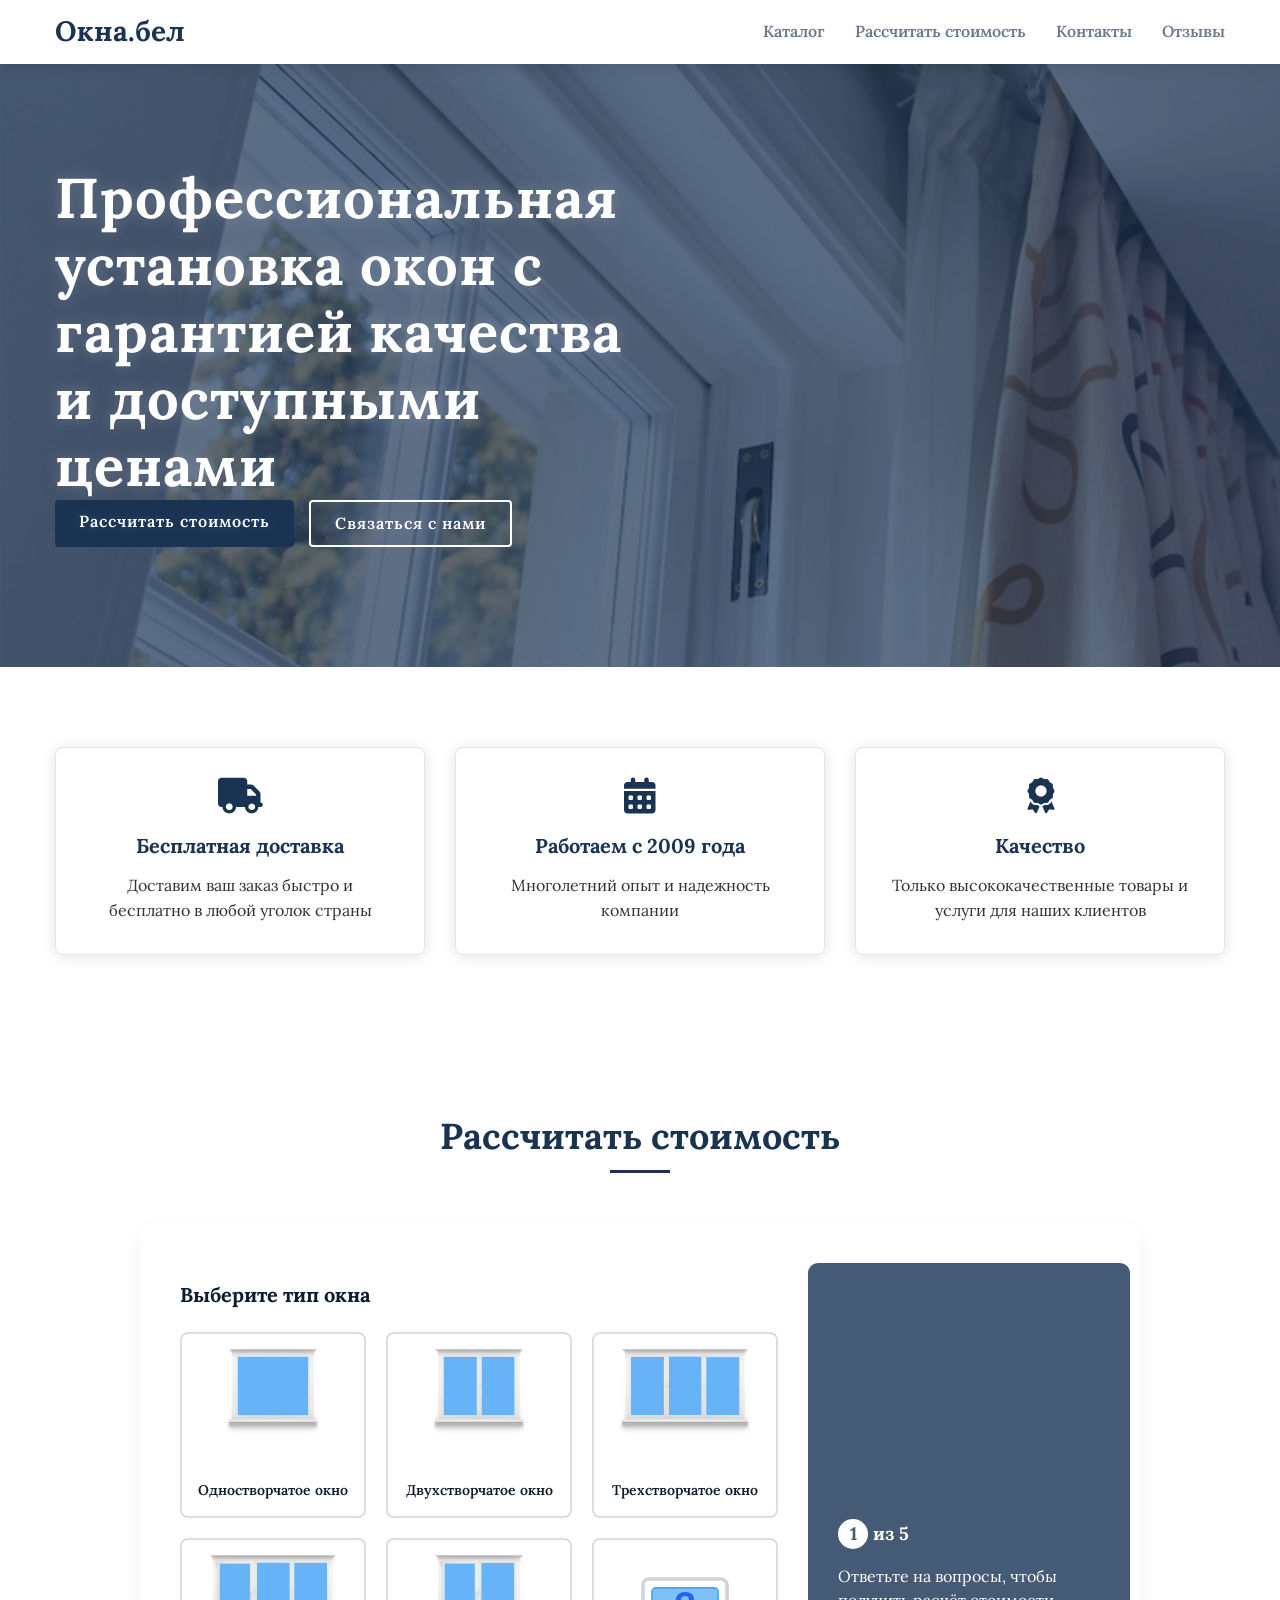
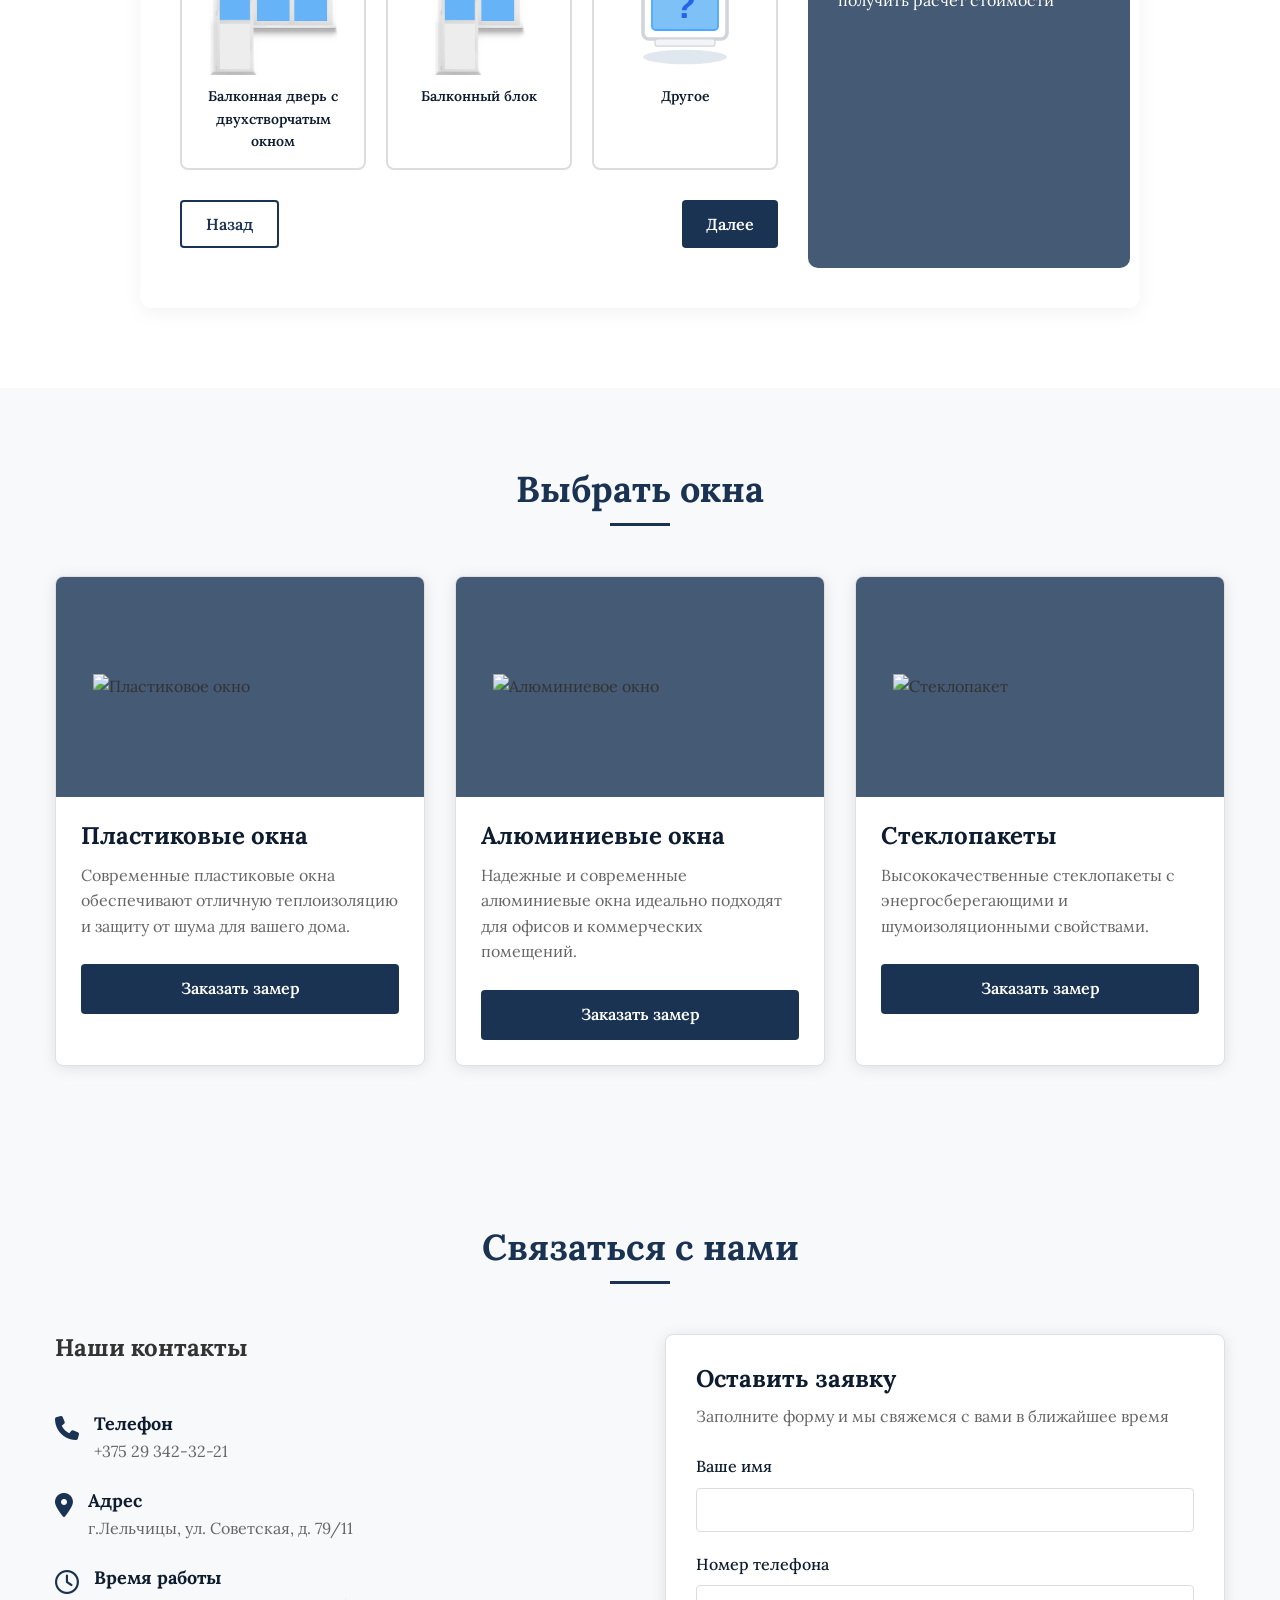
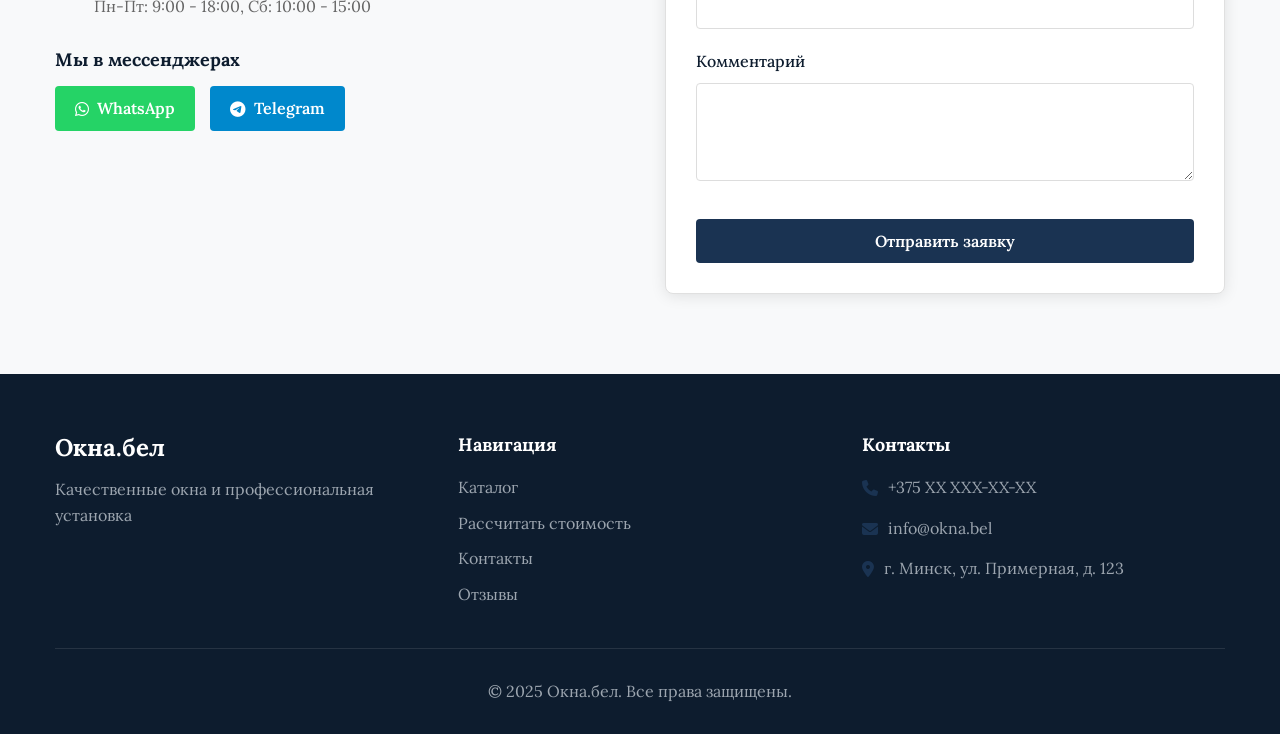
==== commit 46882fb3: "taniya" ====
--- a/index.html
+++ b/index.html
@@ -11,7 +11,7 @@
     <link href="https://fonts.googleapis.com/css2?family=Lora:wght@400;500;600;700&display=swap" rel="stylesheet">
 </head>
 <body>
-    <!-- Header Section -->
+    <!-- Header Section --> 
     <header class="header">
         <div class="container">
             <div class="header-content">
@@ -118,6 +118,14 @@
                                             <span>Балконный блок</span>
                                         </div>
                                     </label>
+                                    
+                                    <label class="window-type-option">
+                                        <input type="radio" name="window-type" value="other" required>
+                                        <div class="window-type-image">
+                                            <img src="images/other-window.svg" alt="Другое окно">
+                                            <span>Другое</span>
+                                        </div>
+                                    </label>
                                 </div>
                                 
                                 <div class="calculator-nav">
@@ -137,21 +145,21 @@
                                             <label class="opening-option">
                                                 <input type="radio" name="single-opening-type" value="fixed" required>
                                                 <div class="opening-image">
-                                                    <img src="images/fixed-window.png" alt="Глухая створка" onerror="this.src='data:image/svg+xml;charset=UTF-8,%3Csvg%20width%3D%22100%22%20height%3D%22100%22%20viewBox%3D%220%200%20100%20100%22%20xmlns%3D%22http%3A%2F%2Fwww.w3.org%2F2000%2Fsvg%22%3E%3Crect%20width%3D%22100%25%22%20height%3D%22100%25%22%20fill%3D%22%23f8f9fa%22%2F%3E%3Cpath%20d%3D%22M20%2C20%20L80%2C20%20L80%2C80%20L20%2C80%20Z%22%20stroke%3D%22%234da9ff%22%20stroke-width%3D%222%22%20fill%3D%22none%22%2F%3E%3C%2Fsvg%3E';">
+                                                    <img src="images/oko1 copy.png" alt="Глухая створка" onerror="this.src='data:image/svg+xml;charset=UTF-8,%3Csvg%20width%3D%22100%22%20height%3D%22100%22%20viewBox%3D%220%200%20100%20100%22%20xmlns%3D%22http%3A%2F%2Fwww.w3.org%2Fsvg%22%3E%3Crect%20width%3D%22100%25%22%20height%3D%22100%25%22%20fill%3D%22%23f8f9fa%22%2F%3E%3Cpath%20d%3D%22M20%2C20%20L80%2C20%20L80%2C80%20L20%2C80%20Z%22%20stroke%3D%22%234da9ff%22%20stroke-width%3D%222%22%20fill%3D%22none%22%2F%3E%3C%2Fsvg%3E';">
                                                 </div>
                                                 <span>Глухая</span>
                                             </label>
                                             <label class="opening-option">
                                                 <input type="radio" name="single-opening-type" value="turn" required>
                                                 <div class="opening-image">
-                                                    <img src="images/turn-window.png" alt="Поворотная створка" onerror="this.src='data:image/svg+xml;charset=UTF-8,%3Csvg%20width%3D%22100%22%20height%3D%22100%22%20viewBox%3D%220%200%20100%20100%22%20xmlns%3D%22http%3A%2F%2Fwww.w3.org%2F2000%2Fsvg%22%3E%3Crect%20width%3D%22100%25%22%20height%3D%22100%25%22%20fill%3D%22%23f8f9fa%22%2F%3E%3Cpath%20d%3D%22M20%2C20%20L80%2C20%20L80%2C80%20L20%2C80%20Z%22%20stroke%3D%22%234da9ff%22%20stroke-width%3D%222%22%20fill%3D%22none%22%2F%3E%3Cpath%20d%3D%22M20%2C20%20L20%2C80%22%20stroke%3D%22%234da9ff%22%20stroke-width%3D%223%22%2F%3E%3Cpath%20d%3D%22M25%2C50%20L35%2C50%22%20stroke%3D%22%234da9ff%22%20stroke-width%3D%222%22%2F%3E%3C%2Fsvg%3E';">
+                                                    <img src="images/oko2.png" alt="Поворотная створка" onerror="this.src='data:image/svg+xml;charset=UTF-8,%3Csvg%20width%3D%22100%22%20height%3D%22100%22%20viewBox%3D%220%200%20100%20100%22%20xmlns%3D%22http%3A%2F%2Fwww.w3.org%2Fsvg%22%3E%3Crect%20width%3D%22100%25%22%20height%3D%22100%25%22%20fill%3D%22%23f8f9fa%22%2F%3E%3Cpath%20d%3D%22M20%2C20%20L80%2C20%20L80%2C80%20L20%2C80%20Z%22%20stroke%3D%22%234da9ff%22%20stroke-width%3D%222%22%20fill%3D%22none%22%2F%3E%3Cpath%20d%3D%22M20%2C20%20L20%2C80%22%20stroke%3D%22%234da9ff%22%20stroke-width%3D%223%22%2F%3E%3Cpath%20d%3D%22M25%2C50%20L35%2C50%22%20stroke%3D%22%234da9ff%22%20stroke-width%3D%222%22%2F%3E%3C%2Fsvg%3E';">
                                                 </div>
                                                 <span>Поворотная</span>
                                             </label>
                                             <label class="opening-option">
                                                 <input type="radio" name="single-opening-type" value="tilt-turn" required>
                                                 <div class="opening-image">
-                                                    <img src="images/tilt-turn-window.png" alt="Поворотно-откидная створка" onerror="this.src='data:image/svg+xml;charset=UTF-8,%3Csvg%20width%3D%22100%22%20height%3D%22100%22%20viewBox%3D%220%200%20100%20100%22%20xmlns%3D%22http%3A%2F%2Fwww.w3.org%2F2000%2Fsvg%22%3E%3Crect%20width%3D%22100%25%22%20height%3D%22100%25%22%20fill%3D%22%23f8f9fa%22%2F%3E%3Cpath%20d%3D%22M20%2C20%20L80%2C20%20L80%2C80%20L20%2C80%20Z%22%20stroke%3D%22%234da9ff%22%20stroke-width%3D%222%22%20fill%3D%22none%22%2F%3E%3Cpath%20d%3D%22M20%2C20%20L20%2C80%22%20stroke%3D%22%234da9ff%22%20stroke-width%3D%223%22%2F%3E%3Cpath%20d%3D%22M50%2C20%20L50%2C30%22%20stroke%3D%22%234da9ff%22%20stroke-width%3D%222%22%2F%3E%3Cpath%20d%3D%22M25%2C50%20L35%2C50%22%20stroke%3D%22%234da9ff%22%20stroke-width%3D%222%22%2F%3E%3C%2Fsvg%3E';">
+                                                    <img src="images/oko3.png" alt="Поворотно-откидная створка" onerror="this.src='data:image/svg+xml;charset=UTF-8,%3Csvg%20width%3D%22100%22%20height%3D%22100%22%20viewBox%3D%220%200%20100%20100%22%20xmlns%3D%22http%3A%2F%2Fwww.w3.org%2Fsvg%22%3E%3Crect%20width%3D%22100%25%22%20height%3D%22100%25%22%20fill%3D%22%23f8f9fa%22%2F%3E%3Cpath%20d%3D%22M20%2C20%20L80%2C20%20L80%2C80%20L20%2C80%20Z%22%20stroke%3D%22%234da9ff%22%20stroke-width%3D%222%22%20fill%3D%22none%22%2F%3E%3Cpath%20d%3D%22M20%2C20%20L20%2C80%22%20stroke%3D%22%234da9ff%22%20stroke-width%3D%223%22%2F%3E%3Cpath%20d%3D%22M50%2C20%20L50%2C30%22%20stroke%3D%22%234da9ff%22%20stroke-width%3D%222%22%2F%3E%3Cpath%20d%3D%22M25%2C50%20L35%2C50%22%20stroke%3D%22%234da9ff%22%20stroke-width%3D%222%22%2F%3E%3C%2Fsvg%3E';">
                                                 </div>
                                                 <span>Поворотно-откидная</span>
                                             </label>
@@ -167,48 +175,47 @@
                                             <label class="opening-option">
                                                 <input type="radio" name="double-opening-type-1" value="fixed" required>
                                                 <div class="opening-image">
-                                                    <img src="images/fixed-window.png" alt="Глухая створка" onerror="this.src='data:image/svg+xml;charset=UTF-8,%3Csvg%20width%3D%22100%22%20height%3D%22100%22%20viewBox%3D%220%200%20100%20100%22%20xmlns%3D%22http%3A%2F%2Fwww.w3.org%2F2000%2Fsvg%22%3E%3Crect%20width%3D%22100%25%22%20height%3D%22100%25%22%20fill%3D%22%23f8f9fa%22%2F%3E%3Cpath%20d%3D%22M20%2C20%20L80%2C20%20L80%2C80%20L20%2C80%20Z%22%20stroke%3D%22%234da9ff%22%20stroke-width%3D%222%22%20fill%3D%22none%22%2F%3E%3C%2Fsvg%3E';">
+                                                    <img src="images/oko1 copy.png" alt="Глухая створка" onerror="this.src='data:image/svg+xml;charset=UTF-8,%3Csvg%20width%3D%22100%22%20height%3D%22100%22%20viewBox%3D%220%200%20100%20100%22%20xmlns%3D%22http%3A%2F%2Fwww.w3.org%2Fsvg%22%3E%3Crect%20width%3D%22100%25%22%20height%3D%22100%25%22%20fill%3D%22%23f8f9fa%22%2F%3E%3Cpath%20d%3D%22M20%2C20%20L80%2C20%20L80%2C80%20L20%2C80%20Z%22%20stroke%3D%22%234da9ff%22%20stroke-width%3D%222%22%20fill%3D%22none%22%2F%3E%3C%2Fsvg%3E';">
                                                 </div>
                                                 <span>Глухая</span>
                                             </label>
                                             <label class="opening-option">
                                                 <input type="radio" name="double-opening-type-1" value="turn" required>
                                                 <div class="opening-image">
-                                                    <img src="images/turn-window.png" alt="Поворотная створка" onerror="this.src='data:image/svg+xml;charset=UTF-8,%3Csvg%20width%3D%22100%22%20height%3D%22100%22%20viewBox%3D%220%200%20100%20100%22%20xmlns%3D%22http%3A%2F%2Fwww.w3.org%2F2000%2Fsvg%22%3E%3Crect%20width%3D%22100%25%22%20height%3D%22100%25%22%20fill%3D%22%23f8f9fa%22%2F%3E%3Cpath%20d%3D%22M20%2C20%20L80%2C20%20L80%2C80%20L20%2C80%20Z%22%20stroke%3D%22%234da9ff%22%20stroke-width%3D%222%22%20fill%3D%22none%22%2F%3E%3Cpath%20d%3D%22M20%2C20%20L20%2C80%22%20stroke%3D%22%234da9ff%22%20stroke-width%3D%223%22%2F%3E%3Cpath%20d%3D%22M25%2C50%20L35%2C50%22%20stroke%3D%22%234da9ff%22%20stroke-width%3D%222%22%2F%3E%3C%2Fsvg%3E';">
+                                                    <img src="images/oko2.png" alt="Поворотная створка" onerror="this.src='data:image/svg+xml;charset=UTF-8,%3Csvg%20width%3D%22100%22%20height%3D%22100%22%20viewBox%3D%220%200%20100%20100%22%20xmlns%3D%22http%3A%2F%2Fwww.w3.org%2Fsvg%22%3E%3Crect%20width%3D%22100%25%22%20height%3D%22100%25%22%20fill%3D%22%23f8f9fa%22%2F%3E%3Cpath%20d%3D%22M20%2C20%20L80%2C20%20L80%2C80%20L20%2C80%20Z%22%20stroke%3D%22%234da9ff%22%20stroke-width%3D%222%22%20fill%3D%22none%22%2F%3E%3Cpath%20d%3D%22M20%2C20%20L20%2C80%22%20stroke%3D%22%234da9ff%22%20stroke-width%3D%223%22%2F%3E%3Cpath%20d%3D%22M25%2C50%20L35%2C50%22%20stroke%3D%22%234da9ff%22%20stroke-width%3D%222%22%2F%3E%3C%2Fsvg%3E';">
                                                 </div>
                                                 <span>Поворотная</span>
                                             </label>
                                             <label class="opening-option">
                                                 <input type="radio" name="double-opening-type-1" value="tilt-turn" required>
                                                 <div class="opening-image">
-                                                    <img src="images/tilt-turn-window.png" alt="Поворотно-откидная створка" onerror="this.src='data:image/svg+xml;charset=UTF-8,%3Csvg%20width%3D%22100%22%20height%3D%22100%22%20viewBox%3D%220%200%20100%20100%22%20xmlns%3D%22http%3A%2F%2Fwww.w3.org%2F2000%2Fsvg%22%3E%3Crect%20width%3D%22100%25%22%20height%3D%22100%25%22%20fill%3D%22%23f8f9fa%22%2F%3E%3Cpath%20d%3D%22M20%2C20%20L80%2C20%20L80%2C80%20L20%2C80%20Z%22%20stroke%3D%22%234da9ff%22%20stroke-width%3D%222%22%20fill%3D%22none%22%2F%3E%3Cpath%20d%3D%22M20%2C20%20L20%2C80%22%20stroke%3D%22%234da9ff%22%20stroke-width%3D%223%22%2F%3E%3Cpath%20d%3D%22M50%2C20%20L50%2C30%22%20stroke%3D%22%234da9ff%22%20stroke-width%3D%222%22%2F%3E%3Cpath%20d%3D%22M25%2C50%20L35%2C50%22%20stroke%3D%22%234da9ff%22%20stroke-width%3D%222%22%2F%3E%3C%2Fsvg%3E';">
-                                                </div>
-                                                <span>Поворотно-откидная</span>
-                                            </label>
-                                        </div>
-                                    </div>
-                                    
+                                                    <img src="images/oko3.png" alt="Поворотно-откидная створка" onerror="this.src='data:image/svg+xml;charset=UTF-8,%3Csvg%20width%3D%22100%22%20height%3D%22100%22%20viewBox%3D%220%200%20100%20100%22%20xmlns%3D%22http%3A%2F%2Fwww.w3.org%2F2000%2Fsvg%22%3E%3Crect%20width%3D%22100%25%22%20height%3D%22100%25%22%20fill%3D%22%23f8f9fa%22%2F%3E%3Cpath%20d%3D%22M20%2C20%20L80%2C20%20L80%2C80%20L20%2C80%20Z%22%20stroke%3D%22%234da9ff%22%20stroke-width%3D%222%22%20fill%3D%22none%22%2F%3E%3Cpath%20d%3D%22M20%2C20%20L20%2C80%22%20stroke%3D%22%234da9ff%22%20stroke-width%3D%223%22%2F%3E%3Cpath%20d%3D%22M50%2C20%20L50%2C30%22%20stroke%3D%22%234da9ff%22%20stroke-width%3D%222%22%2F%3E%3Cpath%20d%3D%22M25%2C50%20L35%2C50%22%20stroke%3D%22%234da9ff%22%20stroke-width%3D%222%22%2F%3E%3C%2Fsvg%3E';">
+                                                </div>
+                                                <span>Поворотно-откидная</span>
+                                            </label>
+                                        </div>
+                                    </div>
                                     <div class="form-group">
                                         <label>Окно 2:</label>
                                         <div class="opening-options">
                                             <label class="opening-option">
                                                 <input type="radio" name="double-opening-type-2" value="fixed" required>
                                                 <div class="opening-image">
-                                                    <img src="images/fixed-window.png" alt="Глухая створка" onerror="this.src='data:image/svg+xml;charset=UTF-8,%3Csvg%20width%3D%22100%22%20height%3D%22100%22%20viewBox%3D%220%200%20100%20100%22%20xmlns%3D%22http%3A%2F%2Fwww.w3.org%2F2000%2Fsvg%22%3E%3Crect%20width%3D%22100%25%22%20height%3D%22100%25%22%20fill%3D%22%23f8f9fa%22%2F%3E%3Cpath%20d%3D%22M20%2C20%20L80%2C20%20L80%2C80%20L20%2C80%20Z%22%20stroke%3D%22%234da9ff%22%20stroke-width%3D%222%22%20fill%3D%22none%22%2F%3E%3C%2Fsvg%3E';">
+                                                    <img src="images/oko1 copy.png" alt="Глухая створка" onerror="this.src='data:image/svg+xml;charset=UTF-8,%3Csvg%20width%3D%22100%22%20height%3D%22100%22%20viewBox%3D%220%200%20100%20100%22%20xmlns%3D%22http%3A%2F%2Fwww.w3.org%2Fsvg%22%3E%3Crect%20width%3D%22100%25%22%20height%3D%22100%25%22%20fill%3D%22%23f8f9fa%22%2F%3E%3Cpath%20d%3D%22M20%2C20%20L80%2C20%20L80%2C80%20L20%2C80%20Z%22%20stroke%3D%22%234da9ff%22%20stroke-width%3D%222%22%20fill%3D%22none%22%2F%3E%3C%2Fsvg%3E';">
                                                 </div>
                                                 <span>Глухая</span>
                                             </label>
                                             <label class="opening-option">
                                                 <input type="radio" name="double-opening-type-2" value="turn" required>
                                                 <div class="opening-image">
-                                                    <img src="images/turn-window.png" alt="Поворотная створка" onerror="this.src='data:image/svg+xml;charset=UTF-8,%3Csvg%20width%3D%22100%22%20height%3D%22100%22%20viewBox%3D%220%200%20100%20100%22%20xmlns%3D%22http%3A%2F%2Fwww.w3.org%2F2000%2Fsvg%22%3E%3Crect%20width%3D%22100%25%22%20height%3D%22100%25%22%20fill%3D%22%23f8f9fa%22%2F%3E%3Cpath%20d%3D%22M20%2C20%20L80%2C20%20L80%2C80%20L20%2C80%20Z%22%20stroke%3D%22%234da9ff%22%20stroke-width%3D%222%22%20fill%3D%22none%22%2F%3E%3Cpath%20d%3D%22M20%2C20%20L20%2C80%22%20stroke%3D%22%234da9ff%22%20stroke-width%3D%223%22%2F%3E%3Cpath%20d%3D%22M25%2C50%20L35%2C50%22%20stroke%3D%22%234da9ff%22%20stroke-width%3D%222%22%2F%3E%3C%2Fsvg%3E';">
+                                                    <img src="images/oko2.png" alt="Поворотная створка" onerror="this.src='data:image/svg+xml;charset=UTF-8,%3Csvg%20width%3D%22100%22%20height%3D%22100%22%20viewBox%3D%220%200%20100%20100%22%20xmlns%3D%22http%3A%2F%2Fwww.w3.org%2Fsvg%22%3E%3Crect%20width%3D%22100%25%22%20height%3D%22100%25%22%20fill%3D%22%23f8f9fa%22%2F%3E%3Cpath%20d%3D%22M20%2C20%20L80%2C20%20L80%2C80%20L20%2C80%20Z%22%20stroke%3D%22%234da9ff%22%20stroke-width%3D%222%22%20fill%3D%22none%22%2F%3E%3Cpath%20d%3D%22M20%2C20%20L20%2C80%22%20stroke%3D%22%234da9ff%22%20stroke-width%3D%223%22%2F%3E%3Cpath%20d%3D%22M25%2C50%20L35%2C50%22%20stroke%3D%22%234da9ff%22%20stroke-width%3D%222%22%2F%3E%3C%2Fsvg%3E';">
                                                 </div>
                                                 <span>Поворотная</span>
                                             </label>
                                             <label class="opening-option">
                                                 <input type="radio" name="double-opening-type-2" value="tilt-turn" required>
                                                 <div class="opening-image">
-                                                    <img src="images/tilt-turn-window.png" alt="Поворотно-откидная створка" onerror="this.src='data:image/svg+xml;charset=UTF-8,%3Csvg%20width%3D%22100%22%20height%3D%22100%22%20viewBox%3D%220%200%20100%20100%22%20xmlns%3D%22http%3A%2F%2Fwww.w3.org%2F2000%2Fsvg%22%3E%3Crect%20width%3D%22100%25%22%20height%3D%22100%25%22%20fill%3D%22%23f8f9fa%22%2F%3E%3Cpath%20d%3D%22M20%2C20%20L80%2C20%20L80%2C80%20L20%2C80%20Z%22%20stroke%3D%22%234da9ff%22%20stroke-width%3D%222%22%20fill%3D%22none%22%2F%3E%3Cpath%20d%3D%22M20%2C20%20L20%2C80%22%20stroke%3D%22%234da9ff%22%20stroke-width%3D%223%22%2F%3E%3Cpath%20d%3D%22M50%2C20%20L50%2C30%22%20stroke%3D%22%234da9ff%22%20stroke-width%3D%222%22%2F%3E%3Cpath%20d%3D%22M25%2C50%20L35%2C50%22%20stroke%3D%22%234da9ff%22%20stroke-width%3D%222%22%2F%3E%3C%2Fsvg%3E';">
+                                                    <img src="images/oko3.png" alt="Поворотно-откидная створка" onerror="this.src='data:image/svg+xml;charset=UTF-8,%3Csvg%20width%3D%22100%22%20height%3D%22100%22%20viewBox%3D%220%200%20100%20100%22%20xmlns%3D%22http%3A%2F%2Fwww.w3.org%2F2000%2Fsvg%22%3E%3Crect%20width%3D%22100%25%22%20height%3D%22100%25%22%20fill%3D%22%23f8f9fa%22%2F%3E%3Cpath%20d%3D%22M20%2C20%20L80%2C20%20L80%2C80%20L20%2C80%20Z%22%20stroke%3D%22%234da9ff%22%20stroke-width%3D%222%22%20fill%3D%22none%22%2F%3E%3Cpath%20d%3D%22M20%2C20%20L20%2C80%22%20stroke%3D%22%234da9ff%22%20stroke-width%3D%223%22%2F%3E%3Cpath%20d%3D%22M50%2C20%20L50%2C30%22%20stroke%3D%22%234da9ff%22%20stroke-width%3D%222%22%2F%3E%3Cpath%20d%3D%22M25%2C50%20L35%2C50%22%20stroke%3D%22%234da9ff%22%20stroke-width%3D%222%22%2F%3E%3C%2Fsvg%3E';">
                                                 </div>
                                                 <span>Поворотно-откидная</span>
                                             </label>
@@ -224,75 +231,73 @@
                                             <label class="opening-option">
                                                 <input type="radio" name="triple-opening-type-1" value="fixed" required>
                                                 <div class="opening-image">
-                                                    <img src="images/fixed-window.png" alt="Глухая створка" onerror="this.src='data:image/svg+xml;charset=UTF-8,%3Csvg%20width%3D%22100%22%20height%3D%22100%22%20viewBox%3D%220%200%20100%20100%22%20xmlns%3D%22http%3A%2F%2Fwww.w3.org%2F2000%2Fsvg%22%3E%3Crect%20width%3D%22100%25%22%20height%3D%22100%25%22%20fill%3D%22%23f8f9fa%22%2F%3E%3Cpath%20d%3D%22M20%2C20%20L80%2C20%20L80%2C80%20L20%2C80%20Z%22%20stroke%3D%22%234da9ff%22%20stroke-width%3D%222%22%20fill%3D%22none%22%2F%3E%3C%2Fsvg%3E';">
+                                                    <img src="images/oko1 copy.png" alt="Глухая створка" onerror="this.src='data:image/svg+xml;charset=UTF-8,%3Csvg%20width%3D%22100%22%20height%3D%22100%22%20viewBox%3D%220%200%20100%20100%22%20xmlns%3D%22http%3A%2F%2Fwww.w3.org%2Fsvg%22%3E%3Crect%20width%3D%22100%25%22%20height%3D%22100%25%22%20fill%3D%22%23f8f9fa%22%2F%3E%3Cpath%20d%3D%22M20%2C20%20L80%2C20%20L80%2C80%20L20%2C80%20Z%22%20stroke%3D%22%234da9ff%22%20stroke-width%3D%222%22%20fill%3D%22none%22%2F%3E%3C%2Fsvg%3E';">
                                                 </div>
                                                 <span>Глухая</span>
                                             </label>
                                             <label class="opening-option">
                                                 <input type="radio" name="triple-opening-type-1" value="turn" required>
                                                 <div class="opening-image">
-                                                    <img src="images/turn-window.png" alt="Поворотная створка" onerror="this.src='data:image/svg+xml;charset=UTF-8,%3Csvg%20width%3D%22100%22%20height%3D%22100%22%20viewBox%3D%220%200%20100%20100%22%20xmlns%3D%22http%3A%2F%2Fwww.w3.org%2F2000%2Fsvg%22%3E%3Crect%20width%3D%22100%25%22%20height%3D%22100%25%22%20fill%3D%22%23f8f9fa%22%2F%3E%3Cpath%20d%3D%22M20%2C20%20L80%2C20%20L80%2C80%20L20%2C80%20Z%22%20stroke%3D%22%234da9ff%22%20stroke-width%3D%222%22%20fill%3D%22none%22%2F%3E%3Cpath%20d%3D%22M20%2C20%20L20%2C80%22%20stroke%3D%22%234da9ff%22%20stroke-width%3D%223%22%2F%3E%3Cpath%20d%3D%22M25%2C50%20L35%2C50%22%20stroke%3D%22%234da9ff%22%20stroke-width%3D%222%22%2F%3E%3C%2Fsvg%3E';">
+                                                    <img src="images/oko2.png" alt="Поворотная створка" onerror="this.src='data:image/svg+xml;charset=UTF-8,%3Csvg%20width%3D%22100%22%20height%3D%22100%22%20viewBox%3D%220%200%20100%20100%22%20xmlns%3D%22http%3A%2F%2Fwww.w3.org%2Fsvg%22%3E%3Crect%20width%3D%22100%25%22%20height%3D%22100%25%22%20fill%3D%22%23f8f9fa%22%2F%3E%3Cpath%20d%3D%22M20%2C20%20L20%2C80%22%20stroke%3D%22%234da9ff%22%20stroke-width%3D%223%22%2F%3E%3Cpath%20d%3D%22M25%2C50%20L35%2C50%22%20stroke%3D%22%234da9ff%22%20stroke-width%3D%222%22%2F%3E%3C%2Fsvg%3E';">
                                                 </div>
                                                 <span>Поворотная</span>
                                             </label>
                                             <label class="opening-option">
                                                 <input type="radio" name="triple-opening-type-1" value="tilt-turn" required>
                                                 <div class="opening-image">
-                                                    <img src="images/tilt-turn-window.png" alt="Поворотно-откидная створка" onerror="this.src='data:image/svg+xml;charset=UTF-8,%3Csvg%20width%3D%22100%22%20height%3D%22100%22%20viewBox%3D%220%200%20100%20100%22%20xmlns%3D%22http%3A%2F%2Fwww.w3.org%2F2000%2Fsvg%22%3E%3Crect%20width%3D%22100%25%22%20height%3D%22100%25%22%20fill%3D%22%23f8f9fa%22%2F%3E%3Cpath%20d%3D%22M20%2C20%20L80%2C20%20L80%2C80%20L20%2C80%20Z%22%20stroke%3D%22%234da9ff%22%20stroke-width%3D%222%22%20fill%3D%22none%22%2F%3E%3Cpath%20d%3D%22M20%2C20%20L20%2C80%22%20stroke%3D%22%234da9ff%22%20stroke-width%3D%223%22%2F%3E%3Cpath%20d%3D%22M50%2C20%20L50%2C30%22%20stroke%3D%22%234da9ff%22%20stroke-width%3D%222%22%2F%3E%3Cpath%20d%3D%22M25%2C50%20L35%2C50%22%20stroke%3D%22%234da9ff%22%20stroke-width%3D%222%22%2F%3E%3C%2Fsvg%3E';">
-                                                </div>
-                                                <span>Поворотно-откидная</span>
-                                            </label>
-                                        </div>
-                                    </div>
-                                    
+                                                    <img src="images/oko3.png" alt="Поворотно-откидная створка" onerror="this.src='data:image/svg+xml;charset=UTF-8,%3Csvg%20width%3D%22100%22%20height%3D%22100%22%20viewBox%3D%220%200%20100%20100%22%20xmlns%3D%22http%3A%2F%2Fwww.w3.org%2Fsvg%22%3E%3Crect%20width%3D%22100%25%22%20height%3D%22100%25%22%20fill%3D%22%23f8f9fa%22%2F%3E%3Cpath%20d%3D%22M20%2C20%20L80%2C20%20L80%2C80%20L20%2C80%20Z%22%20stroke%3D%22%234da9ff%22%20stroke-width%3D%222%22%20fill%3D%22none%22%2F%3E%3Cpath%20d%3D%22M20%2C20%20L20%2C80%22%20stroke%3D%22%234da9ff%22%20stroke-width%3D%223%22%2F%3E%3Cpath%20d%3D%22M50%2C20%20L50%2C30%22%20stroke%3D%22%234da9ff%22%20stroke-width%3D%222%22%2F%3E%3Cpath%20d%3D%22M25%2C50%20L35%2C50%22%20stroke%3D%22%234da9ff%22%20stroke-width%3D%222%22%2F%3E%3C%2Fsvg%3E';">
+                                                </div>
+                                                <span>Поворотно-откидная</span>
+                                            </label>
+                                        </div>
+                                    </div>
                                     <div class="form-group">
                                         <label>Окно 2:</label>
                                         <div class="opening-options">
                                             <label class="opening-option">
                                                 <input type="radio" name="triple-opening-type-2" value="fixed" required>
                                                 <div class="opening-image">
-                                                    <img src="images/fixed-window.png" alt="Глухая створка" onerror="this.src='data:image/svg+xml;charset=UTF-8,%3Csvg%20width%3D%22100%22%20height%3D%22100%22%20viewBox%3D%220%200%20100%20100%22%20xmlns%3D%22http%3A%2F%2Fwww.w3.org%2F2000%2Fsvg%22%3E%3Crect%20width%3D%22100%25%22%20height%3D%22100%25%22%20fill%3D%22%23f8f9fa%22%2F%3E%3Cpath%20d%3D%22M20%2C20%20L80%2C20%20L80%2C80%20L20%2C80%20Z%22%20stroke%3D%22%234da9ff%22%20stroke-width%3D%222%22%20fill%3D%22none%22%2F%3E%3C%2Fsvg%3E';">
+                                                    <img src="images/oko1 copy.png" alt="Глухая створка" onerror="this.src='data:image/svg+xml;charset=UTF-8,%3Csvg%20width%3D%22100%22%20height%3D%22100%22%20viewBox%3D%220%200%20100%20100%22%20xmlns%3D%22http%3A%2F%2Fwww.w3.org%2Fsvg%22%3E%3Crect%20width%3D%22100%25%22%20height%3D%22100%25%22%20fill%3D%22%23f8f9fa%22%2F%3E%3Cpath%20d%3D%22M20%2C20%20L80%2C20%20L80%2C80%20L20%2C80%20Z%22%20stroke%3D%22%234da9ff%22%20stroke-width%3D%222%22%20fill%3D%22none%22%2F%3E%3C%2Fsvg%3E';">
                                                 </div>
                                                 <span>Глухая</span>
                                             </label>
                                             <label class="opening-option">
                                                 <input type="radio" name="triple-opening-type-2" value="turn" required>
                                                 <div class="opening-image">
-                                                    <img src="images/turn-window.png" alt="Поворотная створка" onerror="this.src='data:image/svg+xml;charset=UTF-8,%3Csvg%20width%3D%22100%22%20height%3D%22100%22%20viewBox%3D%220%200%20100%20100%22%20xmlns%3D%22http%3A%2F%2Fwww.w3.org%2F2000%2Fsvg%22%3E%3Crect%20width%3D%22100%25%22%20height%3D%22100%25%22%20fill%3D%22%23f8f9fa%22%2F%3E%3Cpath%20d%3D%22M20%2C20%20L80%2C20%20L80%2C80%20L20%2C80%20Z%22%20stroke%3D%22%234da9ff%22%20stroke-width%3D%222%22%20fill%3D%22none%22%2F%3E%3Cpath%20d%3D%22M20%2C20%20L20%2C80%22%20stroke%3D%22%234da9ff%22%20stroke-width%3D%223%22%2F%3E%3Cpath%20d%3D%22M25%2C50%20L35%2C50%22%20stroke%3D%22%234da9ff%22%20stroke-width%3D%222%22%2F%3E%3C%2Fsvg%3E';">
+                                                    <img src="images/oko2.png" alt="Поворотная створка" onerror="this.src='data:image/svg+xml;charset=UTF-8,%3Csvg%20width%3D%22100%22%20height%3D%22100%22%20viewBox%3D%220%200%20100%20100%22%20xmlns%3D%22http%3A%2F%2Fwww.w3.org%2Fsvg%22%3E%3Crect%20width%3D%22100%25%22%20height%3D%22100%25%22%20fill%3D%22%23f8f9fa%22%2F%3E%3Cpath%20d%3D%22M20%2C20%20L20%2C80%22%20stroke%3D%22%234da9ff%22%20stroke-width%3D%223%22%2F%3E%3Cpath%20d%3D%22M25%2C50%20L35%2C50%22%20stroke%3D%22%234da9ff%22%20stroke-width%3D%222%22%2F%3E%3C%2Fsvg%3E';">
                                                 </div>
                                                 <span>Поворотная</span>
                                             </label>
                                             <label class="opening-option">
                                                 <input type="radio" name="triple-opening-type-2" value="tilt-turn" required>
                                                 <div class="opening-image">
-                                                    <img src="images/tilt-turn-window.png" alt="Поворотно-откидная створка" onerror="this.src='data:image/svg+xml;charset=UTF-8,%3Csvg%20width%3D%22100%22%20height%3D%22100%22%20viewBox%3D%220%200%20100%20100%22%20xmlns%3D%22http%3A%2F%2Fwww.w3.org%2F2000%2Fsvg%22%3E%3Crect%20width%3D%22100%25%22%20height%3D%22100%25%22%20fill%3D%22%23f8f9fa%22%2F%3E%3Cpath%20d%3D%22M20%2C20%20L80%2C20%20L80%2C80%20L20%2C80%20Z%22%20stroke%3D%22%234da9ff%22%20stroke-width%3D%222%22%20fill%3D%22none%22%2F%3E%3Cpath%20d%3D%22M20%2C20%20L20%2C80%22%20stroke%3D%22%234da9ff%22%20stroke-width%3D%223%22%2F%3E%3Cpath%20d%3D%22M50%2C20%20L50%2C30%22%20stroke%3D%22%234da9ff%22%20stroke-width%3D%222%22%2F%3E%3Cpath%20d%3D%22M25%2C50%20L35%2C50%22%20stroke%3D%22%234da9ff%22%20stroke-width%3D%222%22%2F%3E%3C%2Fsvg%3E';">
-                                                </div>
-                                                <span>Поворотно-откидная</span>
-                                            </label>
-                                        </div>
-                                    </div>
-                                    
+                                                    <img src="images/oko3.png" alt="Поворотно-откидная створка" onerror="this.src='data:image/svg+xml;charset=UTF-8,%3Csvg%20width%3D%22100%22%20height%3D%22100%22%20viewBox%3D%220%200%20100%20100%22%20xmlns%3D%22http%3A%2F%2Fwww.w3.org%2F2000%2Fsvg%22%3E%3Crect%20width%3D%22100%25%22%20height%3D%22100%25%22%20fill%3D%22%23f8f9fa%22%2F%3E%3Cpath%20d%3D%22M20%2C20%20L80%2C20%20L80%2C80%20L20%2C80%20Z%22%20stroke%3D%22%234da9ff%22%20stroke-width%3D%222%22%20fill%3D%22none%22%2F%3E%3Cpath%20d%3D%22M20%2C20%20L20%2C80%22%20stroke%3D%22%234da9ff%22%20stroke-width%3D%223%22%2F%3E%3Cpath%20d%3D%22M50%2C20%20L50%2C30%22%20stroke%3D%22%234da9ff%22%20stroke-width%3D%222%22%2F%3E%3Cpath%20d%3D%22M25%2C50%20L35%2C50%22%20stroke%3D%22%234da9ff%22%20stroke-width%3D%222%22%2F%3E%3C%2Fsvg%3E';">
+                                                </div>
+                                                <span>Поворотно-откидная</span>
+                                            </label>
+                                        </div>
+                                    </div>
                                     <div class="form-group">
                                         <label>Окно 3:</label>
                                         <div class="opening-options">
                                             <label class="opening-option">
                                                 <input type="radio" name="triple-opening-type-3" value="fixed" required>
                                                 <div class="opening-image">
-                                                    <img src="images/fixed-window.png" alt="Глухая створка" onerror="this.src='data:image/svg+xml;charset=UTF-8,%3Csvg%20width%3D%22100%22%20height%3D%22100%22%20viewBox%3D%220%200%20100%20100%22%20xmlns%3D%22http%3A%2F%2Fwww.w3.org%2F2000%2Fsvg%22%3E%3Crect%20width%3D%22100%25%22%20height%3D%22100%25%22%20fill%3D%22%23f8f9fa%22%2F%3E%3Cpath%20d%3D%22M20%2C20%20L80%2C20%20L80%2C80%20L20%2C80%20Z%22%20stroke%3D%22%234da9ff%22%20stroke-width%3D%222%22%20fill%3D%22none%22%2F%3E%3C%2Fsvg%3E';">
+                                                    <img src="images/oko1 copy.png" alt="Глухая створка" onerror="this.src='data:image/svg+xml;charset=UTF-8,%3Csvg%20width%3D%22100%22%20height%3D%22100%22%20viewBox%3D%220%200%20100%20100%22%20xmlns%3D%22http%3A%2F%2Fwww.w3.org%2Fsvg%22%3E%3Crect%20width%3D%22100%25%22%20height%3D%22100%25%22%20fill%3D%22%23f8f9fa%22%2F%3E%3Cpath%20d%3D%22M20%2C20%20L80%2C20%20L80%2C80%20L20%2C80%20Z%22%20stroke%3D%22%234da9ff%22%20stroke-width%3D%222%22%20fill%3D%22none%22%2F%3E%3C%2Fsvg%3E';">
                                                 </div>
                                                 <span>Глухая</span>
                                             </label>
                                             <label class="opening-option">
                                                 <input type="radio" name="triple-opening-type-3" value="turn" required>
                                                 <div class="opening-image">
-                                                    <img src="images/turn-window.png" alt="Поворотная створка" onerror="this.src='data:image/svg+xml;charset=UTF-8,%3Csvg%20width%3D%22100%22%20height%3D%22100%22%20viewBox%3D%220%200%20100%20100%22%20xmlns%3D%22http%3A%2F%2Fwww.w3.org%2F2000%2Fsvg%22%3E%3Crect%20width%3D%22100%25%22%20height%3D%22100%25%22%20fill%3D%22%23f8f9fa%22%2F%3E%3Cpath%20d%3D%22M20%2C20%20L80%2C20%20L80%2C80%20L20%2C80%20Z%22%20stroke%3D%22%234da9ff%22%20stroke-width%3D%222%22%20fill%3D%22none%22%2F%3E%3Cpath%20d%3D%22M20%2C20%20L20%2C80%22%20stroke%3D%22%234da9ff%22%20stroke-width%3D%223%22%2F%3E%3Cpath%20d%3D%22M25%2C50%20L35%2C50%22%20stroke%3D%22%234da9ff%22%20stroke-width%3D%222%22%2F%3E%3C%2Fsvg%3E';">
+                                                    <img src="images/oko2.png" alt="Поворотная створка" onerror="this.src='data:image/svg+xml;charset=UTF-8,%3Csvg%20width%3D%22100%22%20height%3D%22100%22%20viewBox%3D%220%200%20100%20100%22%20xmlns%3D%22http%3A%2F%2Fwww.w3.org%2Fsvg%22%3E%3Crect%20width%3D%22100%25%22%20height%3D%22100%25%22%20fill%3D%22%23f8f9fa%22%2F%3E%3Cpath%20d%3D%22M20%2C20%20L20%2C80%22%20stroke%3D%22%234da9ff%22%20stroke-width%3D%223%22%2F%3E%3Cpath%20d%3D%22M25%2C50%20L35%2C50%22%20stroke%3D%22%234da9ff%22%20stroke-width%3D%222%22%2F%3E%3C%2Fsvg%3E';">
                                                 </div>
                                                 <span>Поворотная</span>
                                             </label>
                                             <label class="opening-option">
                                                 <input type="radio" name="triple-opening-type-3" value="tilt-turn" required>
                                                 <div class="opening-image">
-                                                    <img src="images/tilt-turn-window.png" alt="Поворотно-откидная створка" onerror="this.src='data:image/svg+xml;charset=UTF-8,%3Csvg%20width%3D%22100%22%20height%3D%22100%22%20viewBox%3D%220%200%20100%20100%22%20xmlns%3D%22http%3A%2F%2Fwww.w3.org%2F2000%2Fsvg%22%3E%3Crect%20width%3D%22100%25%22%20height%3D%22100%25%22%20fill%3D%22%23f8f9fa%22%2F%3E%3Cpath%20d%3D%22M20%2C20%20L80%2C20%20L80%2C80%20L20%2C80%20Z%22%20stroke%3D%22%234da9ff%22%20stroke-width%3D%222%22%20fill%3D%22none%22%2F%3E%3Cpath%20d%3D%22M20%2C20%20L20%2C80%22%20stroke%3D%22%234da9ff%22%20stroke-width%3D%223%22%2F%3E%3Cpath%20d%3D%22M50%2C20%20L50%2C30%22%20stroke%3D%22%234da9ff%22%20stroke-width%3D%222%22%2F%3E%3Cpath%20d%3D%22M25%2C50%20L35%2C50%22%20stroke%3D%22%234da9ff%22%20stroke-width%3D%222%22%2F%3E%3C%2Fsvg%3E';">
+                                                    <img src="images/oko3.png" alt="Поворотно-откидная створка" onerror="this.src='data:image/svg+xml;charset=UTF-8,%3Csvg%20width%3D%22100%22%20height%3D%22100%22%20viewBox%3D%220%200%20100%20100%22%20xmlns%3D%22http%3A%2F%2Fwww.w3.org%2F2000%2Fsvg%22%3E%3Crect%20width%3D%22100%25%22%20height%3D%22100%25%22%20fill%3D%22%23f8f9fa%22%2F%3E%3Cpath%20d%3D%22M20%2C20%20L80%2C20%20L80%2C80%20L20%2C80%20Z%22%20stroke%3D%22%234da9ff%22%20stroke-width%3D%222%22%20fill%3D%22none%22%2F%3E%3Cpath%20d%3D%22M20%2C20%20L20%2C80%22%20stroke%3D%22%234da9ff%22%20stroke-width%3D%223%22%2F%3E%3Cpath%20d%3D%22M50%2C20%20L50%2C30%22%20stroke%3D%22%234da9ff%22%20stroke-width%3D%222%22%2F%3E%3Cpath%20d%3D%22M25%2C50%20L35%2C50%22%20stroke%3D%22%234da9ff%22%20stroke-width%3D%222%22%2F%3E%3C%2Fsvg%3E';">
                                                 </div>
                                                 <span>Поворотно-откидная</span>
                                             </label>
@@ -308,27 +313,27 @@
                                             <label class="opening-option">
                                                 <input type="radio" name="balcony-opening-type" value="fixed" required>
                                                 <div class="opening-image">
-                                                    <img src="images/fixed-window.png" alt="Глухая створка" onerror="this.src='data:image/svg+xml;charset=UTF-8,%3Csvg%20width%3D%22100%22%20height%3D%22100%22%20viewBox%3D%220%200%20100%20100%22%20xmlns%3D%22http%3A%2F%2Fwww.w3.org%2F2000%2Fsvg%22%3E%3Crect%20width%3D%22100%25%22%20height%3D%22100%25%22%20fill%3D%22%23f8f9fa%22%2F%3E%3Cpath%20d%3D%22M20%2C20%20L80%2C20%20L80%2C80%20L20%2C80%20Z%22%20stroke%3D%22%234da9ff%22%20stroke-width%3D%222%22%20fill%3D%22none%22%2F%3E%3C%2Fsvg%3E';">
+                                                    <img src="images/oko1 copy.png" alt="Глухая створка" onerror="this.src='data:image/svg+xml;charset=UTF-8,%3Csvg%20width%3D%22100%22%20height%3D%22100%22%20viewBox%3D%220%200%20100%20100%22%20xmlns%3D%22http%3A%2F%2Fwww.w3.org%2Fsvg%22%3E%3Crect%20width%3D%22100%25%22%20height%3D%22100%25%22%20fill%3D%22%23f8f9fa%22%2F%3E%3Cpath%20d%3D%22M20%2C20%20L80%2C20%20L80%2C80%20L20%2C80%20Z%22%20stroke%3D%22%234da9ff%22%20stroke-width%3D%222%22%20fill%3D%22none%22%2F%3E%3C%2Fsvg%3E';">
                                                 </div>
                                                 <span>Глухая</span>
                                             </label>
                                             <label class="opening-option">
                                                 <input type="radio" name="balcony-opening-type" value="turn" required>
                                                 <div class="opening-image">
-                                                    <img src="images/turn-window.png" alt="Поворотная створка" onerror="this.src='data:image/svg+xml;charset=UTF-8,%3Csvg%20width%3D%22100%22%20height%3D%22100%22%20viewBox%3D%220%200%20100%20100%22%20xmlns%3D%22http%3A%2F%2Fwww.w3.org%2F2000%2Fsvg%22%3E%3Crect%20width%3D%22100%25%22%20height%3D%22100%25%22%20fill%3D%22%23f8f9fa%22%2F%3E%3Cpath%20d%3D%22M20%2C20%20L80%2C20%20L80%2C80%20L20%2C80%20Z%22%20stroke%3D%22%234da9ff%22%20stroke-width%3D%222%22%20fill%3D%22none%22%2F%3E%3Cpath%20d%3D%22M20%2C20%20L20%2C80%22%20stroke%3D%22%234da9ff%22%20stroke-width%3D%223%22%2F%3E%3Cpath%20d%3D%22M25%2C50%20L35%2C50%22%20stroke%3D%22%234da9ff%22%20stroke-width%3D%222%22%2F%3E%3C%2Fsvg%3E';">
+                                                    <img src="images/oko2.png" alt="Поворотная створка" onerror="this.src='data:image/svg+xml;charset=UTF-8,%3Csvg%20width%3D%22100%22%20height%3D%22100%22%20viewBox%3D%220%200%20100%20100%22%20xmlns%3D%22http%3A%2F%2Fwww.w3.org%2Fsvg%22%3E%3Crect%20width%3D%22100%25%22%20height%3D%22100%25%22%20fill%3D%22%23f8f9fa%22%2F%3E%3Cpath%20d%3D%22M20%2C20%20L80%2C20%20L80%2C80%20L20%2C80%20Z%22%20stroke%3D%22%234da9ff%22%20stroke-width%3D%222%22%20fill%3D%22none%22%2F%3E%3Cpath%20d%3D%22M20%2C20%20L20%2C80%22%20stroke%3D%22%234da9ff%22%20stroke-width%3D%223%22%2F%3E%3Cpath%20d%3D%22M25%2C50%20L35%2C50%22%20stroke%3D%22%234da9ff%22%20stroke-width%3D%222%22%2F%3E%3C%2Fsvg%3E';">
                                                 </div>
                                                 <span>Поворотная</span>
                                             </label>
                                             <label class="opening-option">
                                                 <input type="radio" name="balcony-opening-type" value="tilt-turn" required>
                                                 <div class="opening-image">
-                                                    <img src="images/tilt-turn-window.png" alt="Поворотно-откидная створка" onerror="this.src='data:image/svg+xml;charset=UTF-8,%3Csvg%20width%3D%22100%22%20height%3D%22100%22%20viewBox%3D%220%200%20100%20100%22%20xmlns%3D%22http%3A%2F%2Fwww.w3.org%2F2000%2Fsvg%22%3E%3Crect%20width%3D%22100%25%22%20height%3D%22100%25%22%20fill%3D%22%23f8f9fa%22%2F%3E%3Cpath%20d%3D%22M20%2C20%20L80%2C20%20L80%2C80%20L20%2C80%20Z%22%20stroke%3D%22%234da9ff%22%20stroke-width%3D%222%22%20fill%3D%22none%22%2F%3E%3Cpath%20d%3D%22M20%2C20%20L20%2C80%22%20stroke%3D%22%234da9ff%22%20stroke-width%3D%223%22%2F%3E%3Cpath%20d%3D%22M50%2C20%20L50%2C30%22%20stroke%3D%22%234da9ff%22%20stroke-width%3D%222%22%2F%3E%3Cpath%20d%3D%22M25%2C50%20L35%2C50%22%20stroke%3D%22%234da9ff%22%20stroke-width%3D%222%22%2F%3E%3C%2Fsvg%3E';">
-                                                </div>
-                                                <span>Поворотно-откидная</span>
-                                            </label>
-                                        </div>
-                                    </div>
-                                    
+                                                    <img src="images/oko3.png" alt="Поворотно-откидная створка" onerror="this.src='data:image/svg+xml;charset=UTF-8,%3Csvg%20width%3D%22100%22%20height%3D%22100%22%20viewBox%3D%220%200%20100%20100%22%20xmlns%3D%22http%3A%2F%2Fwww.w3.org%2F2000%2Fsvg%22%3E%3Crect%20width%3D%22100%25%22%20height%3D%22100%25%22%20fill%3D%22%23f8f9fa%22%2F%3E%3Cpath%20d%3D%22M20%2C20%20L80%2C20%20L80%2C80%20L20%2C80%20Z%22%20stroke%3D%22%234da9ff%22%20stroke-width%3D%222%22%20fill%3D%22none%22%2F%3E%3Cpath%20d%3D%22M20%2C20%20L20%2C80%22%20stroke%3D%22%234da9ff%22%20stroke-width%3D%223%22%2F%3E%3Cpath%20d%3D%22M50%2C20%20L50%2C30%22%20stroke%3D%22%234da9ff%22%20stroke-width%3D%222%22%2F%3E%3Cpath%20d%3D%22M25%2C50%20L35%2C50%22%20stroke%3D%22%234da9ff%22%20stroke-width%3D%222%22%2F%3E%3C%2Fsvg%3E';">
+                                                </div>
+                                                <span>Поворотно-откидная</span>
+                                            </label>
+                                        </div>
+                                    </div>
+                                   
                                     <div class="form-group">
                                         <label>Окно 2:</label>
                                         <div class="opening-options">
@@ -643,7 +648,7 @@
                 </div>
             </div>
             <div class="footer-bottom">
-                <p>&copy; 2023 Окна.бел. Все права защищены.</p>
+                <p>&copy; 2025 Окна.бел. Все права защищены.</p>
             </div>
         </div>
     </footer>
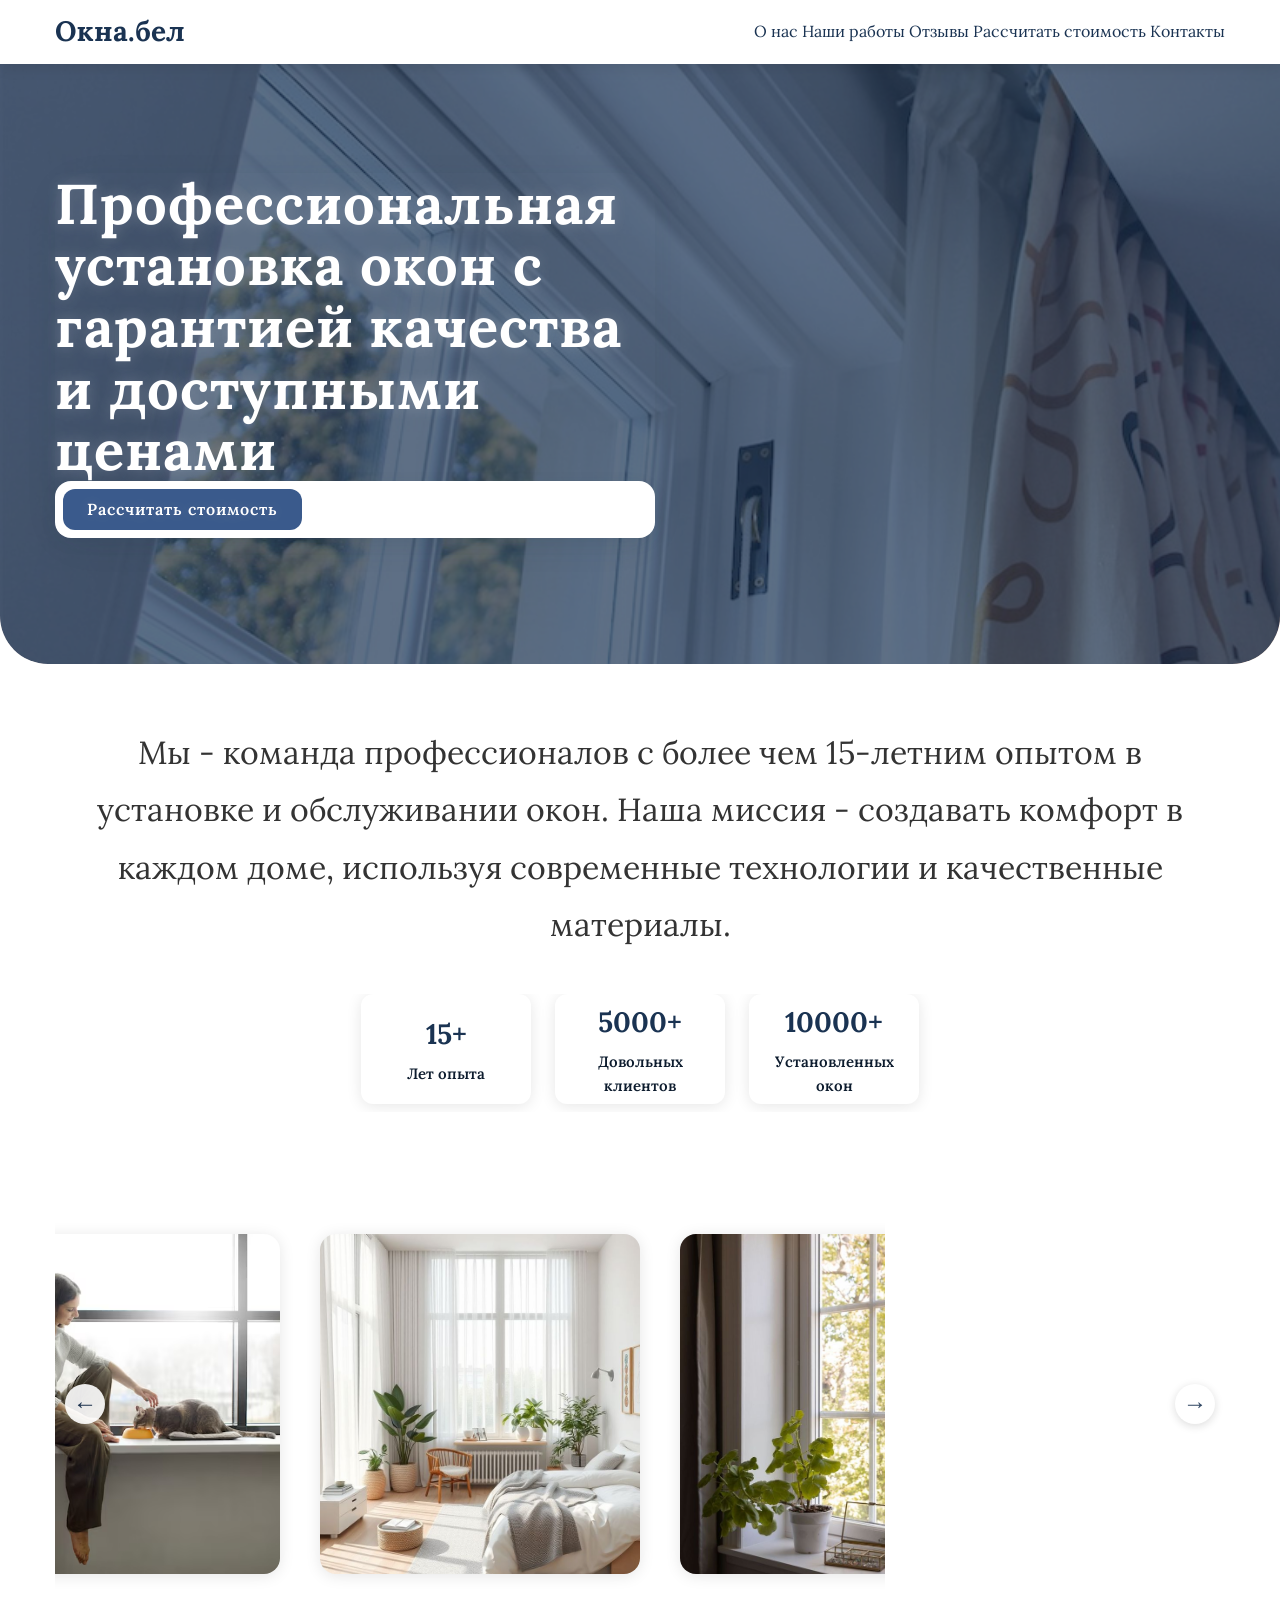
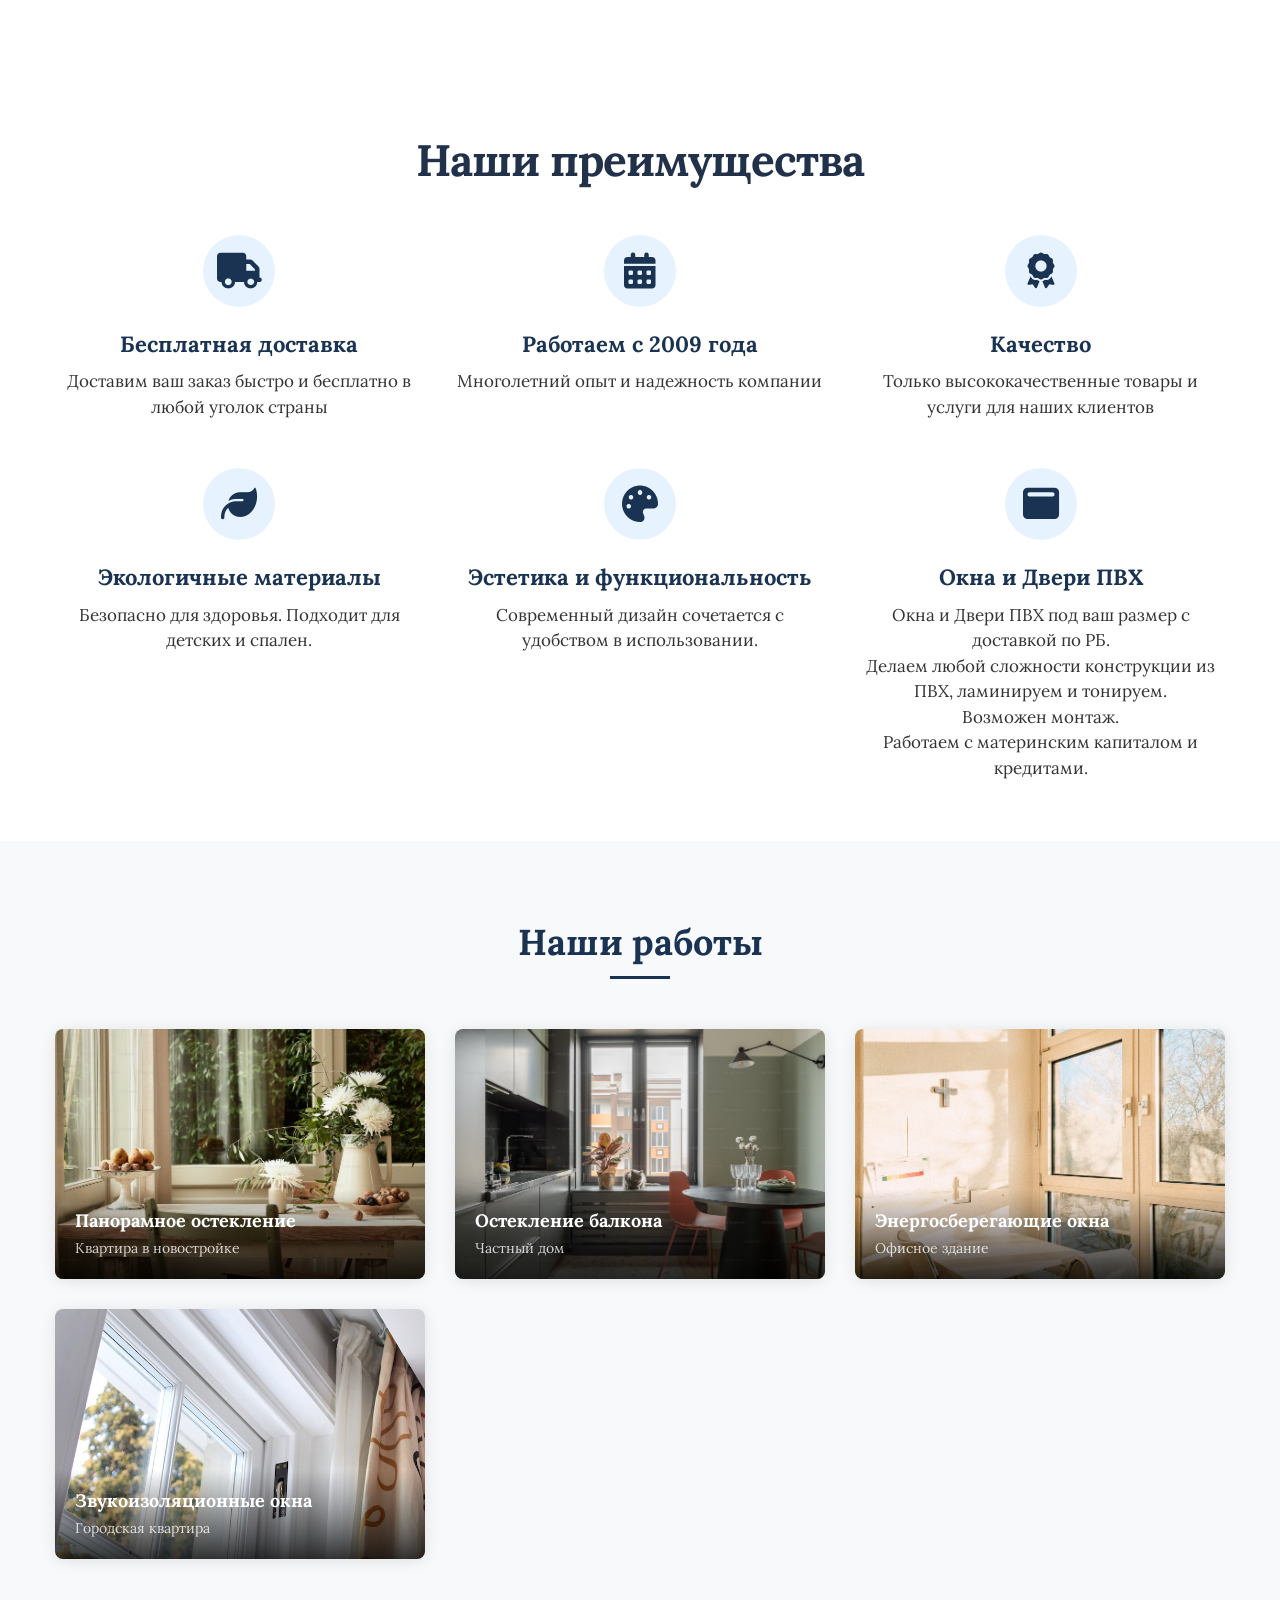
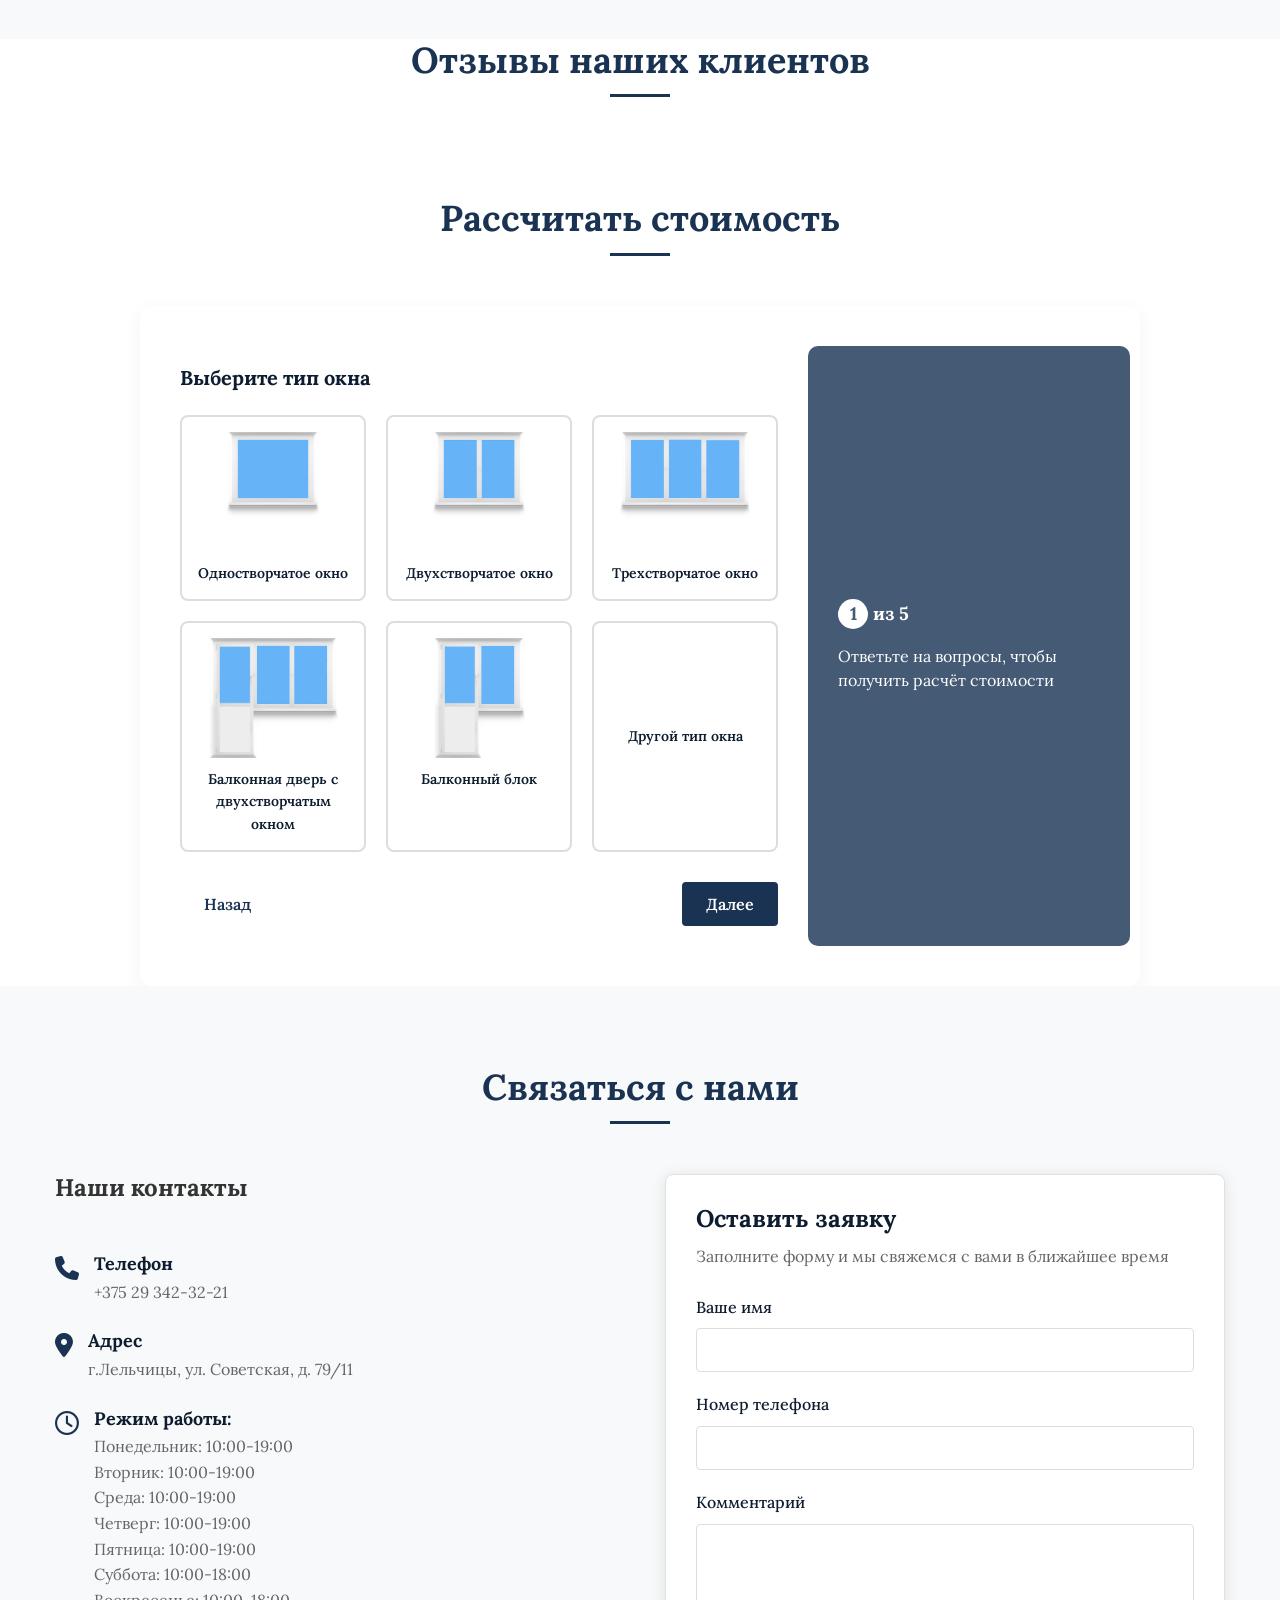
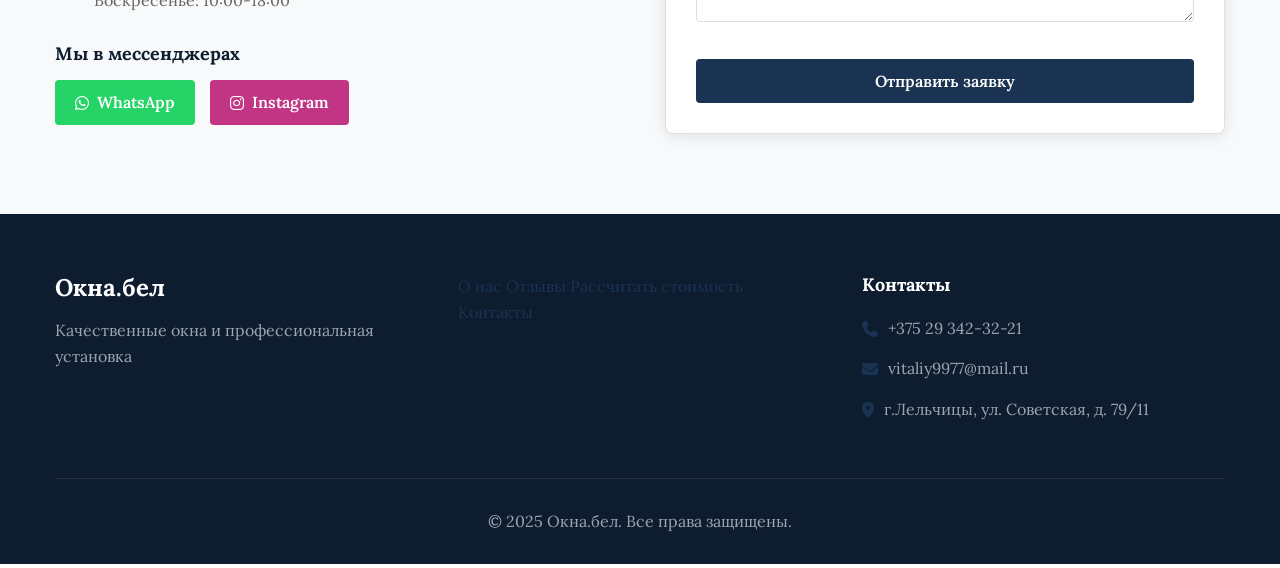
==== commit 0f046129: "meow" ====
--- a/index.html
+++ b/index.html
@@ -18,13 +18,12 @@
                 <div class="logo">
                     <h1>Окна.бел</h1>
                 </div>
-                <nav class="main-nav">
-                    <ul>
-                        <li><a href="#catalog">Каталог</a></li>
-                        <li><a href="#calculate">Рассчитать стоимость</a></li>
-                        <li><a href="#contacts">Контакты</a></li>
-                        <li><a href="#reviews">Отзывы</a></li>
-                    </ul>
+                <nav class="nav-links">
+                    <a href="#about">О нас</a>
+                    <a href="#our-works">Наши работы</a>
+                    <a href="#reviews">Отзывы</a>
+                    <a href="#calculate">Рассчитать стоимость</a>
+                    <a href="#contacts">Контакты</a>
                 </nav>
             </div>
         </div>
@@ -43,33 +42,137 @@
         </div>         
     </section>
     
+    <!-- About Us Section -->
+    <section id="about" class="about-section">
+        <div class="container">
+            <div class="about-us-content">
+                <div class="about-us-text">
+                    <p class="about-description">Мы - команда профессионалов с более чем 15-летним опытом в установке и обслуживании окон. Наша миссия - создавать комфорт в каждом доме, используя современные технологии и качественные материалы.</p>
+                    <div class="about-stats">
+                        <div class="stat-item">
+                            <span class="stat-number">15+</span>
+                            <span class="stat-label">Лет опыта</span>
+                        </div>
+                        <div class="stat-item">
+                            <span class="stat-number">5000+</span>
+                            <span class="stat-label">Довольных клиентов</span>
+                        </div>
+                        <div class="stat-item">
+                            <span class="stat-number">10000+</span>
+                            <span class="stat-label">Установленных окон</span>
+                        </div>
+                    </div>
+                </div>
+            </div>
+            <div class="about-us-carousel">
+                <button class="carousel-arrow left" aria-label="Previous image">&#8592;</button>
+                <div class="carousel-track">
+                    <img src="images/okoko1.jpg" alt="Фото команды 1">
+                    <img src="images/okoko.avif" alt="Фото команды 2">
+                    <img src="images/okoko3.jpg" alt="Фото команды 3">
+                    <img src="images/okoko4.jpg" alt="Фото команды 4">
+                </div>
+                <button class="carousel-arrow right" aria-label="Next image">&#8594;</button>
+            </div>
+        </div>
+    </section>
+
     <div id="calculate" style="height: 0;"></div>
 
     <!-- Advantages Section -->
     <section class="advantages-section">
         <div class="container">
-            <div class="advantages-grid">
-                <div class="advantage-box">
-                    <i class="fas fa-truck"></i>
-                    <h3>Бесплатная доставка</h3>
-                    <p>Доставим ваш заказ быстро и бесплатно в любой уголок страны</p>
-                </div>
-                <div class="advantage-box">
-                    <i class="fas fa-calendar-alt"></i>
-                    <h3>Работаем с 2009 года</h3>
-                    <p>Многолетний опыт и надежность компании</p>
-                </div>
-                <div class="advantage-box">
-                    <i class="fas fa-award"></i>
-                    <h3>Качество</h3>
-                    <p>Только высококачественные товары и услуги для наших клиентов</p>
+            <h2 class="section-title">Наши преимущества</h2>
+            <div class="advantages-container">
+                <div class="advantages-scroll">
+                    <div class="advantages-grid">
+                        <div class="advantage-box">
+                            <i class="fas fa-truck"></i>
+                            <h3>Бесплатная доставка</h3>
+                            <p>Доставим ваш заказ быстро и бесплатно в любой уголок страны</p>
+                        </div>
+                        <div class="advantage-box">
+                            <i class="fas fa-calendar-alt"></i>
+                            <h3>Работаем с 2009 года</h3>
+                            <p>Многолетний опыт и надежность компании</p>
+                        </div>
+                        <div class="advantage-box">
+                            <i class="fas fa-award"></i>
+                            <h3>Качество</h3>
+                            <p>Только высококачественные товары и услуги для наших клиентов</p>
+                        </div>
+                        <div class="advantage-box">
+                            <i class="fas fa-leaf"></i>
+                            <h3>Экологичные материалы</h3>
+                            <p>Безопасно для здоровья. Подходит для детских и спален.</p>
+                        </div>
+                    
+                        <div class="advantage-box">
+                            <i class="fas fa-palette"></i>
+                            <h3>Эстетика и функциональность</h3>
+                            <p>Современный дизайн сочетается с удобством в использовании.</p>
+                        </div>
+                        
+                        <div class="advantage-box">
+                            <i class="fas fa-window-maximize"></i>
+                            <h3>Окна и Двери ПВХ</h3>
+                            <p>Окна и Двери ПВХ под ваш размер с доставкой по РБ.<br> Делаем любой сложности конструкции из ПВХ, ламинируем и тонируем.<br> Возможен монтаж.<br> Работаем с материнским капиталом и кредитами.</p>
+                        </div>
+                    </div>
                 </div>
             </div>
         </div>
     </section>
 
+    <!-- Our Works Section -->
+    <section id="our-works" class="our-works-section">
+        <div class="container">
+            <h2 class="section-title">Наши работы</h2>
+            <div class="works-gallery">
+                <div class="work-item">
+                    <img src="images/balcon.jpg" alt="Установленные окна 1">
+                    <div class="work-overlay">
+                        <h3>Панорамное остекление</h3>
+                        <p>Квартира в новостройке</p>
+                    </div>
+                </div>
+                <div class="work-item">
+                    <img src="images/balcon1.jpg" alt="Установленные окна 2">
+                    <div class="work-overlay">
+                        <h3>Остекление балкона</h3>
+                        <p>Частный дом</p>
+                    </div>
+                </div>
+                <div class="work-item">
+                    <img src="images/balcon2.jpg" alt="Установленные окна 3">
+                    <div class="work-overlay">
+                        <h3>Энергосберегающие окна</h3>
+                        <p>Офисное здание</p>
+                    </div>
+                </div>
+                <div class="work-item">
+                    <img src="images/balcon3.jpg" alt="Установленные окна 4">
+                    <div class="work-overlay">
+                        <h3>Звукоизоляционные окна</h3>
+                        <p>Городская квартира</p>
+                    </div>
+                </div>
+            </div>
+        </div>
+    </section>
+
+    <!-- Reviews Section -->
+    <section id="reviews" class="reviews-section">
+        <div class="container">
+            <h2 class="section-title">Отзывы наших клиентов</h2>
+            <!-- Elfsight Google Reviews | Untitled Google Reviews -->
+            <script src="https://static.elfsight.com/platform/platform.js" async></script>
+            <div class="elfsight-app-8d921e3b-61b7-4130-bcda-cbdec3bc0015" data-elfsight-app-lazy style="padding-bottom: 50px;"></div>
+        </div>
+    </section>
+
     <!-- Calculate Cost Section -->
-    <section class="calculate-cost" id="calculate">
+    <section id="calculate" class="calculator-section">
         <div class="container">
             <h2 class="section-title">Рассчитать стоимость</h2>
             <div class="calculator-card">
@@ -122,8 +225,7 @@
                                     <label class="window-type-option">
                                         <input type="radio" name="window-type" value="other" required>
                                         <div class="window-type-image">
-                                            <img src="images/other-window.svg" alt="Другое окно">
-                                            <span>Другое</span>
+                                            <span>Другой тип окна</span>
                                         </div>
                                     </label>
                                 </div>
@@ -145,7 +247,7 @@
                                             <label class="opening-option">
                                                 <input type="radio" name="single-opening-type" value="fixed" required>
                                                 <div class="opening-image">
-                                                    <img src="images/oko1 copy.png" alt="Глухая створка" onerror="this.src='data:image/svg+xml;charset=UTF-8,%3Csvg%20width%3D%22100%22%20height%3D%22100%22%20viewBox%3D%220%200%20100%20100%22%20xmlns%3D%22http%3A%2F%2Fwww.w3.org%2Fsvg%22%3E%3Crect%20width%3D%22100%25%22%20height%3D%22100%25%22%20fill%3D%22%23f8f9fa%22%2F%3E%3Cpath%20d%3D%22M20%2C20%20L80%2C20%20L80%2C80%20L20%2C80%20Z%22%20stroke%3D%22%234da9ff%22%20stroke-width%3D%222%22%20fill%3D%22none%22%2F%3E%3C%2Fsvg%3E';">
+                                                    <img src="images/oko1.png" alt="Глухая створка" onerror="this.src='data:image/svg+xml;charset=UTF-8,%3Csvg%20width%3D%22100%22%20height%3D%22100%22%20viewBox%3D%220%200%20100%20100%22%20xmlns%3D%22http%3A%2F%2Fwww.w3.org%2Fsvg%22%3E%3Crect%20width%3D%22100%25%22%20height%3D%22100%25%22%20fill%3D%22%23f8f9fa%22%2F%3E%3Cpath%20d%3D%22M20%2C20%20L80%2C20%20L80%2C80%20L20%2C80%20Z%22%20stroke%3D%22%234da9ff%22%20stroke-width%3D%222%22%20fill%3D%22none%22%2F%3E%3C%2Fsvg%3E';">
                                                 </div>
                                                 <span>Глухая</span>
                                             </label>
@@ -175,7 +277,7 @@
                                             <label class="opening-option">
                                                 <input type="radio" name="double-opening-type-1" value="fixed" required>
                                                 <div class="opening-image">
-                                                    <img src="images/oko1 copy.png" alt="Глухая створка" onerror="this.src='data:image/svg+xml;charset=UTF-8,%3Csvg%20width%3D%22100%22%20height%3D%22100%22%20viewBox%3D%220%200%20100%20100%22%20xmlns%3D%22http%3A%2F%2Fwww.w3.org%2Fsvg%22%3E%3Crect%20width%3D%22100%25%22%20height%3D%22100%25%22%20fill%3D%22%23f8f9fa%22%2F%3E%3Cpath%20d%3D%22M20%2C20%20L80%2C20%20L80%2C80%20L20%2C80%20Z%22%20stroke%3D%22%234da9ff%22%20stroke-width%3D%222%22%20fill%3D%22none%22%2F%3E%3C%2Fsvg%3E';">
+                                                    <img src="images/oko1.png" alt="Глухая створка" onerror="this.src='data:image/svg+xml;charset=UTF-8,%3Csvg%20width%3D%22100%22%20height%3D%22100%22%20viewBox%3D%220%200%20100%20100%22%20xmlns%3D%22http%3A%2F%2Fwww.w3.org%2Fsvg%22%3E%3Crect%20width%3D%22100%25%22%20height%3D%22100%25%22%20fill%3D%22%23f8f9fa%22%2F%3E%3Cpath%20d%3D%22M20%2C20%20L80%2C20%20L80%2C80%20L20%2C80%20Z%22%20stroke%3D%22%234da9ff%22%20stroke-width%3D%222%22%20fill%3D%22none%22%2F%3E%3C%2Fsvg%3E';">
                                                 </div>
                                                 <span>Глухая</span>
                                             </label>
@@ -201,7 +303,7 @@
                                             <label class="opening-option">
                                                 <input type="radio" name="double-opening-type-2" value="fixed" required>
                                                 <div class="opening-image">
-                                                    <img src="images/oko1 copy.png" alt="Глухая створка" onerror="this.src='data:image/svg+xml;charset=UTF-8,%3Csvg%20width%3D%22100%22%20height%3D%22100%22%20viewBox%3D%220%200%20100%20100%22%20xmlns%3D%22http%3A%2F%2Fwww.w3.org%2Fsvg%22%3E%3Crect%20width%3D%22100%25%22%20height%3D%22100%25%22%20fill%3D%22%23f8f9fa%22%2F%3E%3Cpath%20d%3D%22M20%2C20%20L80%2C20%20L80%2C80%20L20%2C80%20Z%22%20stroke%3D%22%234da9ff%22%20stroke-width%3D%222%22%20fill%3D%22none%22%2F%3E%3C%2Fsvg%3E';">
+                                                    <img src="images/oko1.png" alt="Глухая створка" onerror="this.src='data:image/svg+xml;charset=UTF-8,%3Csvg%20width%3D%22100%22%20height%3D%22100%22%20viewBox%3D%220%200%20100%20100%22%20xmlns%3D%22http%3A%2F%2Fwww.w3.org%2Fsvg%22%3E%3Crect%20width%3D%22100%25%22%20height%3D%22100%25%22%20fill%3D%22%23f8f9fa%22%2F%3E%3Cpath%20d%3D%22M20%2C20%20L80%2C20%20L80%2C80%20L20%2C80%20Z%22%20stroke%3D%22%234da9ff%22%20stroke-width%3D%222%22%20fill%3D%22none%22%2F%3E%3C%2Fsvg%3E';">
                                                 </div>
                                                 <span>Глухая</span>
                                             </label>
@@ -231,7 +333,7 @@
                                             <label class="opening-option">
                                                 <input type="radio" name="triple-opening-type-1" value="fixed" required>
                                                 <div class="opening-image">
-                                                    <img src="images/oko1 copy.png" alt="Глухая створка" onerror="this.src='data:image/svg+xml;charset=UTF-8,%3Csvg%20width%3D%22100%22%20height%3D%22100%22%20viewBox%3D%220%200%20100%20100%22%20xmlns%3D%22http%3A%2F%2Fwww.w3.org%2Fsvg%22%3E%3Crect%20width%3D%22100%25%22%20height%3D%22100%25%22%20fill%3D%22%23f8f9fa%22%2F%3E%3Cpath%20d%3D%22M20%2C20%20L80%2C20%20L80%2C80%20L20%2C80%20Z%22%20stroke%3D%22%234da9ff%22%20stroke-width%3D%222%22%20fill%3D%22none%22%2F%3E%3C%2Fsvg%3E';">
+                                                    <img src="images/oko1.png" alt="Глухая створка" onerror="this.src='data:image/svg+xml;charset=UTF-8,%3Csvg%20width%3D%22100%22%20height%3D%22100%22%20viewBox%3D%220%200%20100%20100%22%20xmlns%3D%22http%3A%2F%2Fwww.w3.org%2Fsvg%22%3E%3Crect%20width%3D%22100%25%22%20height%3D%22100%25%22%20fill%3D%22%23f8f9fa%22%2F%3E%3Cpath%20d%3D%22M20%2C20%20L80%2C20%20L80%2C80%20L20%2C80%20Z%22%20stroke%3D%22%234da9ff%22%20stroke-width%3D%222%22%20fill%3D%22none%22%2F%3E%3C%2Fsvg%3E';">
                                                 </div>
                                                 <span>Глухая</span>
                                             </label>
@@ -257,7 +359,7 @@
                                             <label class="opening-option">
                                                 <input type="radio" name="triple-opening-type-2" value="fixed" required>
                                                 <div class="opening-image">
-                                                    <img src="images/oko1 copy.png" alt="Глухая створка" onerror="this.src='data:image/svg+xml;charset=UTF-8,%3Csvg%20width%3D%22100%22%20height%3D%22100%22%20viewBox%3D%220%200%20100%20100%22%20xmlns%3D%22http%3A%2F%2Fwww.w3.org%2Fsvg%22%3E%3Crect%20width%3D%22100%25%22%20height%3D%22100%25%22%20fill%3D%22%23f8f9fa%22%2F%3E%3Cpath%20d%3D%22M20%2C20%20L80%2C20%20L80%2C80%20L20%2C80%20Z%22%20stroke%3D%22%234da9ff%22%20stroke-width%3D%222%22%20fill%3D%22none%22%2F%3E%3C%2Fsvg%3E';">
+                                                    <img src="images/oko1.png" alt="Глухая створка" onerror="this.src='data:image/svg+xml;charset=UTF-8,%3Csvg%20width%3D%22100%22%20height%3D%22100%22%20viewBox%3D%220%200%20100%20100%22%20xmlns%3D%22http%3A%2F%2Fwww.w3.org%2Fsvg%22%3E%3Crect%20width%3D%22100%25%22%20height%3D%22100%25%22%20fill%3D%22%23f8f9fa%22%2F%3E%3Cpath%20d%3D%22M20%2C20%20L80%2C20%20L80%2C80%20L20%2C80%20Z%22%20stroke%3D%22%234da9ff%22%20stroke-width%3D%222%22%20fill%3D%22none%22%2F%3E%3C%2Fsvg%3E';">
                                                 </div>
                                                 <span>Глухая</span>
                                             </label>
@@ -283,7 +385,7 @@
                                             <label class="opening-option">
                                                 <input type="radio" name="triple-opening-type-3" value="fixed" required>
                                                 <div class="opening-image">
-                                                    <img src="images/oko1 copy.png" alt="Глухая створка" onerror="this.src='data:image/svg+xml;charset=UTF-8,%3Csvg%20width%3D%22100%22%20height%3D%22100%22%20viewBox%3D%220%200%20100%20100%22%20xmlns%3D%22http%3A%2F%2Fwww.w3.org%2Fsvg%22%3E%3Crect%20width%3D%22100%25%22%20height%3D%22100%25%22%20fill%3D%22%23f8f9fa%22%2F%3E%3Cpath%20d%3D%22M20%2C20%20L80%2C20%20L80%2C80%20L20%2C80%20Z%22%20stroke%3D%22%234da9ff%22%20stroke-width%3D%222%22%20fill%3D%22none%22%2F%3E%3C%2Fsvg%3E';">
+                                                    <img src="images/oko1.png" alt="Глухая створка" onerror="this.src='data:image/svg+xml;charset=UTF-8,%3Csvg%20width%3D%22100%22%20height%3D%22100%22%20viewBox%3D%220%200%20100%20100%22%20xmlns%3D%22http%3A%2F%2Fwww.w3.org%2Fsvg%22%3E%3Crect%20width%3D%22100%25%22%20height%3D%22100%25%22%20fill%3D%22%23f8f9fa%22%2F%3E%3Cpath%20d%3D%22M20%2C20%20L80%2C20%20L80%2C80%20L20%2C80%20Z%22%20stroke%3D%22%234da9ff%22%20stroke-width%3D%222%22%20fill%3D%22none%22%2F%3E%3C%2Fsvg%3E';">
                                                 </div>
                                                 <span>Глухая</span>
                                             </label>
@@ -313,7 +415,7 @@
                                             <label class="opening-option">
                                                 <input type="radio" name="balcony-opening-type" value="fixed" required>
                                                 <div class="opening-image">
-                                                    <img src="images/oko1 copy.png" alt="Глухая створка" onerror="this.src='data:image/svg+xml;charset=UTF-8,%3Csvg%20width%3D%22100%22%20height%3D%22100%22%20viewBox%3D%220%200%20100%20100%22%20xmlns%3D%22http%3A%2F%2Fwww.w3.org%2Fsvg%22%3E%3Crect%20width%3D%22100%25%22%20height%3D%22100%25%22%20fill%3D%22%23f8f9fa%22%2F%3E%3Cpath%20d%3D%22M20%2C20%20L80%2C20%20L80%2C80%20L20%2C80%20Z%22%20stroke%3D%22%234da9ff%22%20stroke-width%3D%222%22%20fill%3D%22none%22%2F%3E%3C%2Fsvg%3E';">
+                                                    <img src="images/oko1.png" alt="Глухая створка" onerror="this.src='data:image/svg+xml;charset=UTF-8,%3Csvg%20width%3D%22100%22%20height%3D%22100%22%20viewBox%3D%220%200%20100%20100%22%20xmlns%3D%22http%3A%2F%2Fwww.w3.org%2Fsvg%22%3E%3Crect%20width%3D%22100%25%22%20height%3D%22100%25%22%20fill%3D%22%23f8f9fa%22%2F%3E%3Cpath%20d%3D%22M20%2C20%20L80%2C20%20L80%2C80%20L20%2C80%20Z%22%20stroke%3D%22%234da9ff%22%20stroke-width%3D%222%22%20fill%3D%22none%22%2F%3E%3C%2Fsvg%3E';">
                                                 </div>
                                                 <span>Глухая</span>
                                             </label>
@@ -333,55 +435,95 @@
                                             </label>
                                         </div>
                                     </div>
-                                   
+                                    <div class="form-group">
+                                        <label>Балконная дверь:</label>
+                                        <div class="opening-options">
+                                            <label class="opening-option">
+                                                <input type="radio" name="balcony-door-opening-type" value="turn" required>
+                                                <div class="opening-image">
+                                                    <img src="images/oko2.png" alt="Поворотная дверь" onerror="this.src='data:image/svg+xml;charset=UTF-8,%3Csvg%20width%3D%22100%22%20height%3D%22150%22%20viewBox%3D%220%200%20100%20150%22%20xmlns%3D%22http%3A%2F%2Fwww.w3.org%2F2000%2Fsvg%22%3E%3Crect%20width%3D%22100%25%22%20height%3D%22100%25%22%20fill%3D%22%23f8f9fa%22%2F%3E%3Cpath%20d%3D%22M30%2C20%20L70%2C20%20L70%2C130%20L30%2C130%20Z%22%20stroke%3D%22%234da9ff%22%20stroke-width%3D%222%22%20fill%3D%22none%22%2F%3E%3Cpath%20d%3D%22M30%2C20%20L30%2C130%22%20stroke%3D%22%234da9ff%22%20stroke-width%3D%223%22%2F%3E%3Cpath%20d%3D%22M40%2C75%20L50%2C75%22%20stroke%3D%22%234da9ff%22%20stroke-width%3D%222%22%2F%3E%3C%2Fsvg%3E';">
+                                                </div>
+                                                <span>Поворотная</span>
+                                            </label>
+                                            <label class="opening-option">
+                                                <input type="radio" name="balcony-door-opening-type" value="tilt-turn" required>
+                                                <div class="opening-image">
+                                                    <img src="images/oko3.png" alt="Поворотно-откидная дверь" onerror="this.src='data:image/svg+xml;charset=UTF-8,%3Csvg%20width%3D%22100%22%20height%3D%22150%22%20viewBox%3D%220%200%20100%20150%22%20xmlns%3D%22http%3A%2F%2Fwww.w3.org%2F2000%2Fsvg%22%3E%3Crect%20width%3D%22100%25%22%20height%3D%22100%25%22%20fill%3D%22%23f8f9fa%22%2F%3E%3Cpath%20d%3D%22M30%2C20%20L70%2C20%20L70%2C130%20L30%2C130%20Z%22%20stroke%3D%22%234da9ff%22%20stroke-width%3D%222%22%20fill%3D%22none%22%2F%3E%3Cpath%20d%3D%22M30%2C20%20L30%2C130%22%20stroke%3D%22%234da9ff%22%20stroke-width%3D%223%22%2F%3E%3Cpath%20d%3D%22M50%2C20%20L50%2C30%22%20stroke%3D%22%234da9ff%22%20stroke-width%3D%222%22%2F%3E%3Cpath%20d%3D%22M40%2C75%20L50%2C75%22%20stroke%3D%22%234da9ff%22%20stroke-width%3D%222%22%2F%3E%3C%2Fsvg%3E';">
+                                                </div>
+                                                <span>Поворотно-откидная</span>
+                                            </label>
+                                        </div>
+                                    </div>
+                                </div>
+                                
+                                <!-- Балконная дверь с двухстворчатым окном options -->
+                                <div class="opening-type-section" id="balcony-door-double-options">
+                                    <div class="form-group">
+                                        <label>Окно 1:</label>
+                                        <div class="opening-options">
+                                            <label class="opening-option">
+                                                <input type="radio" name="double-opening-type-1" value="fixed" required>
+                                                <div class="opening-image">
+                                                    <img src="images/oko1.png" alt="Глухая створка" onerror="this.src='data:image/svg+xml;charset=UTF-8,%3Csvg%20width%3D%22100%22%20height%3D%22100%22%20viewBox%3D%220%200%20100%20100%22%20xmlns%3D%22http%3A%2F%2Fwww.w3.org%2Fsvg%22%3E%3Crect%20width%3D%22100%25%22%20height%3D%22100%25%22%20fill%3D%22%23f8f9fa%22%2F%3E%3Cpath%20d%3D%22M20%2C20%20L80%2C20%20L80%2C80%20L20%2C80%20Z%22%20stroke%3D%22%234da9ff%22%20stroke-width%3D%222%22%20fill%3D%22none%22%2F%3E%3C%2Fsvg%3E';">
+                                                </div>
+                                                <span>Глухая</span>
+                                            </label>
+                                            <label class="opening-option">
+                                                <input type="radio" name="double-opening-type-1" value="turn" required>
+                                                <div class="opening-image">
+                                                    <img src="images/oko2.png" alt="Поворотная створка" onerror="this.src='data:image/svg+xml;charset=UTF-8,%3Csvg%20width%3D%22100%22%20height%3D%22100%22%20viewBox%3D%220%200%20100%20100%22%20xmlns%3D%22http%3A%2F%2Fwww.w3.org%2Fsvg%22%3E%3Crect%20width%3D%22100%25%22%20height%3D%22100%25%22%20fill%3D%22%23f8f9fa%22%2F%3E%3Cpath%20d%3D%22M20%2C20%20L80%2C20%20L80%2C80%20L20%2C80%20Z%22%20stroke%3D%22%234da9ff%22%20stroke-width%3D%222%22%20fill%3D%22none%22%2F%3E%3Cpath%20d%3D%22M20%2C20%20L20%2C80%22%20stroke%3D%22%234da9ff%22%20stroke-width%3D%223%22%2F%3E%3Cpath%20d%3D%22M25%2C50%20L35%2C50%22%20stroke%3D%22%234da9ff%22%20stroke-width%3D%222%22%2F%3E%3C%2Fsvg%3E';">
+                                                </div>
+                                                <span>Поворотная</span>
+                                            </label>
+                                            <label class="opening-option">
+                                                <input type="radio" name="double-opening-type-1" value="tilt-turn" required>
+                                                <div class="opening-image">
+                                                    <img src="images/oko3.png" alt="Поворотно-откидная створка" onerror="this.src='data:image/svg+xml;charset=UTF-8,%3Csvg%20width%3D%22100%22%20height%3D%22100%22%20viewBox%3D%220%200%20100%20100%22%20xmlns%3D%22http%3A%2F%2Fwww.w3.org%2F2000%2Fsvg%22%3E%3Crect%20width%3D%22100%25%22%20height%3D%22100%25%22%20fill%3D%22%23f8f9fa%22%2F%3E%3Cpath%20d%3D%22M20%2C20%20L80%2C20%20L80%2C80%20L20%2C80%20Z%22%20stroke%3D%22%234da9ff%22%20stroke-width%3D%222%22%20fill%3D%22none%22%2F%3E%3Cpath%20d%3D%22M20%2C20%20L20%2C80%22%20stroke%3D%22%234da9ff%22%20stroke-width%3D%223%22%2F%3E%3Cpath%20d%3D%22M50%2C20%20L50%2C30%22%20stroke%3D%22%234da9ff%22%20stroke-width%3D%222%22%2F%3E%3Cpath%20d%3D%22M25%2C50%20L35%2C50%22%20stroke%3D%22%234da9ff%22%20stroke-width%3D%222%22%2F%3E%3C%2Fsvg%3E';">
+                                                </div>
+                                                <span>Поворотно-откидная</span>
+                                            </label>
+                                        </div>
+                                    </div>
                                     <div class="form-group">
                                         <label>Окно 2:</label>
                                         <div class="opening-options">
                                             <label class="opening-option">
-                                                <input type="radio" name="balcony-window2-opening-type" value="fixed" required>
-                                                <div class="opening-image">
-                                                    <img src="images/fixed-window.png" alt="Глухое окно" onerror="this.src='data:image/svg+xml;charset=UTF-8,%3Csvg%20width%3D%22100%22%20height%3D%22100%22%20viewBox%3D%220%200%20100%20100%22%20xmlns%3D%22http%3A%2F%2Fwww.w3.org%2F2000%2Fsvg%22%3E%3Crect%20width%3D%22100%25%22%20height%3D%22100%25%22%20fill%3D%22%23f8f9fa%22%2F%3E%3Crect%20x%3D%2220%22%20y%3D%2220%22%20width%3D%2260%22%20height%3D%2260%22%20stroke%3D%22%234da9ff%22%20stroke-width%3D%222%22%20fill%3D%22none%22%2F%3E%3C%2Fsvg%3E';">
-                                                </div>
-                                                <span>Глухое</span>
-                                            </label>
-                                            <label class="opening-option">
-                                                <input type="radio" name="balcony-window2-opening-type" value="turn" required>
-                                                <div class="opening-image">
-                                                    <img src="images/turn-window.png" alt="Поворотное окно" onerror="this.src='data:image/svg+xml;charset=UTF-8,%3Csvg%20width%3D%22100%22%20height%3D%22100%22%20viewBox%3D%220%200%20100%20100%22%20xmlns%3D%22http%3A%2F%2Fwww.w3.org%2F2000%2Fsvg%22%3E%3Crect%20width%3D%22100%25%22%20height%3D%22100%25%22%20fill%3D%22%23f8f9fa%22%2F%3E%3Crect%20x%3D%2220%22%20y%3D%2220%22%20width%3D%2260%22%20height%3D%2260%22%20stroke%3D%22%234da9ff%22%20stroke-width%3D%222%22%20fill%3D%22none%22%2F%3E%3Cpath%20d%3D%22M20%2C20%20L20%2C80%22%20stroke%3D%22%234da9ff%22%20stroke-width%3D%223%22%2F%3E%3Cpath%20d%3D%22M40%2C50%20L50%2C50%22%20stroke%3D%22%234da9ff%22%20stroke-width%3D%222%22%2F%3E%3C%2Fsvg%3E';">
-                                                </div>
-                                                <span>Поворотное</span>
-                                            </label>
-                                            <label class="opening-option">
-                                                <input type="radio" name="balcony-window2-opening-type" value="tilt-turn" required>
-                                                <div class="opening-image">
-                                                    <img src="images/tilt-turn-window.png" alt="Поворотно-откидное окно" onerror="this.src='data:image/svg+xml;charset=UTF-8,%3Csvg%20width%3D%22100%22%20height%3D%22100%22%20viewBox%3D%220%200%20100%20100%22%20xmlns%3D%22http%3A%2F%2Fwww.w3.org%2F2000%2Fsvg%22%3E%3Crect%20width%3D%22100%25%22%20height%3D%22100%25%22%20fill%3D%22%23f8f9fa%22%2F%3E%3Crect%20x%3D%2220%22%20y%3D%2220%22%20width%3D%2260%22%20height%3D%2260%22%20stroke%3D%22%234da9ff%22%20stroke-width%3D%222%22%20fill%3D%22none%22%2F%3E%3Cpath%20d%3D%22M20%2C20%20L20%2C80%22%20stroke%3D%22%234da9ff%22%20stroke-width%3D%223%22%2F%3E%3Cpath%20d%3D%22M50%2C20%20L50%2C30%22%20stroke%3D%22%234da9ff%22%20stroke-width%3D%222%22%2F%3E%3Cpath%20d%3D%22M40%2C50%20L50%2C50%22%20stroke%3D%22%234da9ff%22%20stroke-width%3D%222%22%2F%3E%3C%2Fsvg%3E';">
-                                                </div>
-                                                <span>Поворотно-откидное</span>
-                                            </label>
-                                        </div>
-                                    </div>
-                                    
+                                                <input type="radio" name="double-opening-type-2" value="fixed" required>
+                                                <div class="opening-image">
+                                                    <img src="images/oko1.png" alt="Глухая створка" onerror="this.src='data:image/svg+xml;charset=UTF-8,%3Csvg%20width%3D%22100%22%20height%3D%22100%22%20viewBox%3D%220%200%20100%20100%22%20xmlns%3D%22http%3A%2F%2Fwww.w3.org%2Fsvg%22%3E%3Crect%20width%3D%22100%25%22%20height%3D%22100%25%22%20fill%3D%22%23f8f9fa%22%2F%3E%3Cpath%20d%3D%22M20%2C20%20L80%2C20%20L80%2C80%20L20%2C80%20Z%22%20stroke%3D%22%234da9ff%22%20stroke-width%3D%222%22%20fill%3D%22none%22%2F%3E%3C%2Fsvg%3E';">
+                                                </div>
+                                                <span>Глухая</span>
+                                            </label>
+                                            <label class="opening-option">
+                                                <input type="radio" name="double-opening-type-2" value="turn" required>
+                                                <div class="opening-image">
+                                                    <img src="images/oko2.png" alt="Поворотная створка" onerror="this.src='data:image/svg+xml;charset=UTF-8,%3Csvg%20width%3D%22100%22%20height%3D%22100%22%20viewBox%3D%220%200%20100%20100%22%20xmlns%3D%22http%3A%2F%2Fwww.w3.org%2Fsvg%22%3E%3Crect%20width%3D%22100%25%22%20height%3D%22100%25%22%20fill%3D%22%23f8f9fa%22%2F%3E%3Cpath%20d%3D%22M20%2C20%20L80%2C20%20L80%2C80%20L20%2C80%20Z%22%20stroke%3D%22%234da9ff%22%20stroke-width%3D%222%22%20fill%3D%22none%22%2F%3E%3Cpath%20d%3D%22M20%2C20%20L20%2C80%22%20stroke%3D%22%234da9ff%22%20stroke-width%3D%223%22%2F%3E%3Cpath%20d%3D%22M25%2C50%20L35%2C50%22%20stroke%3D%22%234da9ff%22%20stroke-width%3D%222%22%2F%3E%3C%2Fsvg%3E';">
+                                                </div>
+                                                <span>Поворотная</span>
+                                            </label>
+                                            <label class="opening-option">
+                                                <input type="radio" name="double-opening-type-2" value="tilt-turn" required>
+                                                <div class="opening-image">
+                                                    <img src="images/oko3.png" alt="Поворотно-откидная створка" onerror="this.src='data:image/svg+xml;charset=UTF-8,%3Csvg%20width%3D%22100%22%20height%3D%22100%22%20viewBox%3D%220%200%20100%20100%22%20xmlns%3D%22http%3A%2F%2Fwww.w3.org%2F2000%2Fsvg%22%3E%3Crect%20width%3D%22100%25%22%20height%3D%22100%25%22%20fill%3D%22%23f8f9fa%22%2F%3E%3Cpath%20d%3D%22M20%2C20%20L80%2C20%20L80%2C80%20L20%2C80%20Z%22%20stroke%3D%22%234da9ff%22%20stroke-width%3D%222%22%20fill%3D%22none%22%2F%3E%3Cpath%20d%3D%22M20%2C20%20L20%2C80%22%20stroke%3D%22%234da9ff%22%20stroke-width%3D%223%22%2F%3E%3Cpath%20d%3D%22M50%2C20%20L50%2C30%22%20stroke%3D%22%234da9ff%22%20stroke-width%3D%222%22%2F%3E%3Cpath%20d%3D%22M25%2C50%20L35%2C50%22%20stroke%3D%22%234da9ff%22%20stroke-width%3D%222%22%2F%3E%3C%2Fsvg%3E';">
+                                                </div>
+                                                <span>Поворотно-откидная</span>
+                                            </label>
+                                        </div>
+                                    </div>
                                     <div class="form-group">
                                         <label>Балконная дверь:</label>
                                         <div class="opening-options">
                                             <label class="opening-option">
-                                                <input type="radio" name="balcony-door-opening-type" value="fixed" required>
-                                                <div class="opening-image">
-                                                    <img src="images/fixed-door.png" alt="Глухая дверь" onerror="this.src='data:image/svg+xml;charset=UTF-8,%3Csvg%20width%3D%22100%22%20height%3D%22150%22%20viewBox%3D%220%200%20100%20150%22%20xmlns%3D%22http%3A%2F%2Fwww.w3.org%2F2000%2Fsvg%22%3E%3Crect%20width%3D%22100%25%22%20height%3D%22100%25%22%20fill%3D%22%23f8f9fa%22%2F%3E%3Cpath%20d%3D%22M30%2C20%20L70%2C20%20L70%2C130%20L30%2C130%20Z%22%20stroke%3D%22%234da9ff%22%20stroke-width%3D%222%22%20fill%3D%22none%22%2F%3E%3C%2Fsvg%3E';">
-                                                </div>
-                                                <span>Глухая</span>
-                                            </label>
-                                            <label class="opening-option">
-                                                <input type="radio" name="balcony-door-opening-type" value="turn" required>
-                                                <div class="opening-image">
-                                                    <img src="images/turn-door.png" alt="Поворотная дверь" onerror="this.src='data:image/svg+xml;charset=UTF-8,%3Csvg%20width%3D%22100%22%20height%3D%22150%22%20viewBox%3D%220%200%20100%20150%22%20xmlns%3D%22http%3A%2F%2Fwww.w3.org%2F2000%2Fsvg%22%3E%3Crect%20width%3D%22100%25%22%20height%3D%22100%25%22%20fill%3D%22%23f8f9fa%22%2F%3E%3Cpath%20d%3D%22M30%2C20%20L70%2C20%20L70%2C130%20L30%2C130%20Z%22%20stroke%3D%22%234da9ff%22%20stroke-width%3D%222%22%20fill%3D%22none%22%2F%3E%3Cpath%20d%3D%22M30%2C20%20L30%2C130%22%20stroke%3D%22%234da9ff%22%20stroke-width%3D%223%22%2F%3E%3Cpath%20d%3D%22M40%2C75%20L50%2C75%22%20stroke%3D%22%234da9ff%22%20stroke-width%3D%222%22%2F%3E%3C%2Fsvg%3E';">
-                                                </div>
-                                                <span>Поворотная</span>
-                                            </label>
-                                            <label class="opening-option">
-                                                <input type="radio" name="balcony-door-opening-type" value="tilt-turn" required>
-                                                <div class="opening-image">
-                                                    <img src="images/tilt-turn-door.png" alt="Поворотно-откидная дверь" onerror="this.src='data:image/svg+xml;charset=UTF-8,%3Csvg%20width%3D%22100%22%20height%3D%22150%22%20viewBox%3D%220%200%20100%20150%22%20xmlns%3D%22http%3A%2F%2Fwww.w3.org%2F2000%2Fsvg%22%3E%3Crect%20width%3D%22100%25%22%20height%3D%22100%25%22%20fill%3D%22%23f8f9fa%22%2F%3E%3Cpath%20d%3D%22M30%2C20%20L70%2C20%20L70%2C130%20L30%2C130%20Z%22%20stroke%3D%22%234da9ff%22%20stroke-width%3D%222%22%20fill%3D%22none%22%2F%3E%3Cpath%20d%3D%22M30%2C20%20L30%2C130%22%20stroke%3D%22%234da9ff%22%20stroke-width%3D%223%22%2F%3E%3Cpath%20d%3D%22M50%2C20%20L50%2C30%22%20stroke%3D%22%234da9ff%22%20stroke-width%3D%222%22%2F%3E%3Cpath%20d%3D%22M40%2C75%20L50%2C75%22%20stroke%3D%22%234da9ff%22%20stroke-width%3D%222%22%2F%3E%3C%2Fsvg%3E';">
+                                                <input type="radio" name="balcony-door-double-door-opening-type" value="turn" required>
+                                                <div class="opening-image">
+                                                    <img src="images/oko2.png" alt="Поворотная дверь" onerror="this.src='data:image/svg+xml;charset=UTF-8,%3Csvg%20width%3D%22100%22%20height%3D%22150%22%20viewBox%3D%220%200%20100%20150%22%20xmlns%3D%22http%3A%2F%2Fwww.w3.org%2F2000%2Fsvg%22%3E%3Crect%20width%3D%22100%25%22%20height%3D%22100%25%22%20fill%3D%22%23f8f9fa%22%2F%3E%3Cpath%20d%3D%22M30%2C20%20L70%2C20%20L70%2C130%20L30%2C130%20Z%22%20stroke%3D%22%234da9ff%22%20stroke-width%3D%222%22%20fill%3D%22none%22%2F%3E%3Cpath%20d%3D%22M30%2C20%20L30%2C130%22%20stroke%3D%22%234da9ff%22%20stroke-width%3D%223%22%2F%3E%3Cpath%20d%3D%22M40%2C75%20L50%2C75%22%20stroke%3D%22%234da9ff%22%20stroke-width%3D%222%22%2F%3E%3C%2Fsvg%3E';">
+                                                </div>
+                                                <span>Поворотная</span>
+                                            </label>
+                                            <label class="opening-option">
+                                                <input type="radio" name="balcony-door-double-door-opening-type" value="tilt-turn" required>
+                                                <div class="opening-image">
+                                                    <img src="images/oko3.png" alt="Поворотно-откидная дверь" onerror="this.src='data:image/svg+xml;charset=UTF-8,%3Csvg%20width%3D%22100%22%20height%3D%22150%22%20viewBox%3D%220%200%20100%20150%22%20xmlns%3D%22http%3A%2F%2Fwww.w3.org%2F2000%2Fsvg%22%3E%3Crect%20width%3D%22100%25%22%20height%3D%22100%25%22%20fill%3D%22%23f8f9fa%22%2F%3E%3Cpath%20d%3D%22M30%2C20%20L70%2C20%20L70%2C130%20L30%2C130%20Z%22%20stroke%3D%22%234da9ff%22%20stroke-width%3D%222%22%20fill%3D%22none%22%2F%3E%3Cpath%20d%3D%22M30%2C20%20L30%2C130%22%20stroke%3D%22%234da9ff%22%20stroke-width%3D%223%22%2F%3E%3Cpath%20d%3D%22M50%2C20%20L50%2C30%22%20stroke%3D%22%234da9ff%22%20stroke-width%3D%222%22%2F%3E%3Cpath%20d%3D%22M40%2C75%20L50%2C75%22%20stroke%3D%22%234da9ff%22%20stroke-width%3D%222%22%2F%3E%3C%2Fsvg%3E';">
                                                 </div>
                                                 <span>Поворотно-откидная</span>
                                             </label>
@@ -511,45 +653,6 @@
         </div>
     </div>
 
-    <!-- Catalog Section -->
-    <section class="catalog" id="catalog">
-        <div class="container">
-            <h2 class="section-title">Выбрать окна</h2>
-            <div class="catalog-grid">
-                <div class="product-card">
-                    <div class="product-image">
-                        <img src="images/plastic-window.jpg" alt="Пластиковое окно">
-                    </div>
-                    <div class="product-info">
-                        <h3>Пластиковые окна</h3>
-                        <p>Современные пластиковые окна обеспечивают отличную теплоизоляцию и защиту от шума для вашего дома.</p>
-                        <a href="#contacts" class="btn btn-primary">Заказать замер</a>
-                    </div>
-                </div>
-                <div class="product-card">
-                    <div class="product-image">
-                        <img src="images/aluminum-window.jpg" alt="Алюминиевое окно">
-                    </div>
-                    <div class="product-info">
-                        <h3>Алюминиевые окна</h3>
-                        <p>Надежные и современные алюминиевые окна идеально подходят для офисов и коммерческих помещений.</p>
-                        <a href="#contacts" class="btn btn-primary">Заказать замер</a>
-                    </div>
-                </div>
-                <div class="product-card">
-                    <div class="product-image">
-                        <img src="images/double-glazed.jpg" alt="Стеклопакет">
-                    </div>
-                    <div class="product-info">
-                        <h3>Стеклопакеты</h3>
-                        <p>Высококачественные стеклопакеты с энергосберегающими и шумоизоляционными свойствами.</p>
-                        <a href="#contacts" class="btn btn-primary">Заказать замер</a>
-                    </div>
-                </div>
-            </div>
-        </div>
-    </section>
-
     <!-- Contacts Section -->
     <section class="contacts" id="contacts">
         <div class="container">
@@ -575,8 +678,14 @@
                         <div class="contact-item">
                             <i class="far fa-clock"></i>
                             <div>
-                                <h4>Время работы</h4>
-                                <span>Пн-Пт: 9:00 - 18:00, Сб: 10:00 - 15:00</span>
+                                <h4>Режим работы:</h4>
+                                <span>Понедельник: 10:00-19:00<br>
+                                Вторник: 10:00-19:00<br>
+                                Среда: 10:00-19:00<br>
+                                Четверг: 10:00-19:00<br>
+                                Пятница: 10:00-19:00<br>
+                                Суббота: 10:00-18:00<br>
+                                Воскресенье: 10:00-18:00</span>
                             </div>
                         </div>
                     </div>
@@ -586,10 +695,9 @@
                             <a href="https://wa.me/375293423221" class="social-btn whatsapp" target="_blank">
   <i class="fab fa-whatsapp"></i> WhatsApp
 </a>
-                            <a href="https://t.me/NaTaScHaRuB" target="_blank" class="social-btn telegram">
-  <i class="fab fa-telegram-plane"></i> Telegram
+                            <a href="https://instagram.com" target="_blank" class="social-btn instagram">
+  <i class="fab fa-instagram"></i> Instagram
 </a>
-                            </a>
                         </div>
                     </div>
                 </div>
@@ -597,18 +705,18 @@
                     <div class="contact-form">
                         <h3>Оставить заявку</h3>
                         <p>Заполните форму и мы свяжемся с вами в ближайшее время</p>
-                        <form id="request-form">
+                        <form id="request-form" action="https://formspree.io/f/meogekdy" method="POST">
                             <div class="form-group">
                                 <label for="name">Ваше имя</label>
-                                <input type="text" id="name" required>
+                                <input type="text" id="name" name="name" required>
                             </div>
                             <div class="form-group">
                                 <label for="phone">Номер телефона</label>
-                                <input type="tel" id="phone" required>
+                                <input type="tel" id="phone" name="phone" required>
                             </div>
                             <div class="form-group">
                                 <label for="comment">Комментарий</label>
-                                <textarea id="comment" rows="4"></textarea>
+                                <textarea id="comment" name="comment" rows="4"></textarea>
                             </div>
                             <button type="submit" class="btn btn-primary">Отправить заявку</button>
                         </form>
@@ -618,11 +726,6 @@
         </div>
     </section>
 
-    <!-- Reviews Section -->
- 
-<!-- Elfsight Google Reviews | Untitled Google Reviews -->
-<script src="https://static.elfsight.com/platform/platform.js" async></script>
-<div class="elfsight-app-8d921e3b-61b7-4130-bcda-cbdec3bc0015" data-elfsight-app-lazy></div>
     <!-- Footer -->
     <footer class="footer">
         <div class="container">
@@ -631,20 +734,17 @@
                     <h2>Окна.бел</h2>
                     <p>Качественные окна и профессиональная установка</p>
                 </div>
-                <div class="footer-links">
-                    <h3>Навигация</h3>
-                    <ul>
-                        <li><a href="#catalog">Каталог</a></li>
-                        <li><a href="#calculate">Рассчитать стоимость</a></li>
-                        <li><a href="#contacts">Контакты</a></li>
-                        <li><a href="#reviews">Отзывы</a></li>
-                    </ul>
+                <div class="footer-nav">
+                    <a href="#about">О нас</a>
+                    <a href="#reviews">Отзывы</a>
+                    <a href="#calculate">Рассчитать стоимость</a>
+                    <a href="#contacts">Контакты</a>
                 </div>
                 <div class="footer-contact">
                     <h3>Контакты</h3>
-                    <p><i class="fas fa-phone"></i> +375 XX XXX-XX-XX</p>
-                    <p><i class="fas fa-envelope"></i> info@okna.bel</p>
-                    <p><i class="fas fa-map-marker-alt"></i> г. Минск, ул. Примерная, д. 123</p>
+                    <p><i class="fas fa-phone"></i> +375 29 342-32-21</p>
+                    <p><i class="fas fa-envelope"></i> vitaliy9977@mail.ru</p>
+                    <p><i class="fas fa-map-marker-alt"></i> г.Лельчицы, ул. Советская, д. 79/11</p>
                 </div>
             </div>
             <div class="footer-bottom">
--- a/styles.css
+++ b/styles.css
@@ -23,7 +23,7 @@
     font-family: var(--body-font);
     line-height: 1.6;
     color: var(--text-color);
-    background-color: #f8f9fa;
+    background-color: #fff;
     font-weight: 400;
 }
 
@@ -75,7 +75,7 @@
 .btn-outline {
     background-color: transparent;
     color: var(--primary-color);
-    border: 2px solid var(--primary-color);
+    border: none;
 }
 
 .btn-outline:hover {
@@ -167,86 +167,296 @@
 
 /* Hero Section */
 .hero {
-    background: linear-gradient(to right, #2c3e50, #4da9ff);
+    background: none;
     position: relative;
-    color: var(--light-color);
-    padding: 100px 0;
-    text-align: left;
+    color: var(--text-color);
+    padding: 80px 0;
+    min-height: 600px;
+    display: flex;
+    align-items: center;
+    justify-content: flex-start;
+    overflow: hidden;
+    border-radius: 0 0 48px 48px;
 }
 
 .hero::before {
     content: '';
     position: absolute;
-    top: 0;
-    left: 0;
-    width: 100%;
-    height: 100%;
-    background: linear-gradient(to right, rgba(44, 62, 80, 0.9), rgba(77, 169, 255, 0.7));
+    inset: 0;
+    background: url('images/okoko1.jpg') center/cover no-repeat;
+    z-index: 1;
+    border-radius: 0 0 48px 48px;
 }
 
 .hero-content {
     position: relative;
-    max-width: 700px;
-    margin: 0 auto 0 0;
+    z-index: 2;
+    background: #fff;
+    border-radius: 32px;
+    box-shadow: 0 8px 32px rgba(44,62,80,0.08);
+    padding: 48px;
+    margin-left: 80px;
+    max-width: 600px;
+    width: 100%;
 }
 
 .hero h2 {
-    font-size: 48px;
-    margin-bottom: 20px;
-    font-weight: 800;
+    font-size: 52px;
+    font-weight: 700;
+    color: #22314a;
+    margin-bottom: 16px;
+    line-height: 1.1;
 }
 
 .hero p {
-    font-size: 20px;
-    margin-bottom: 30px;
-    opacity: 0.9;
+    font-size: 18px;
+    color: #22314a;
+    margin-bottom: 32px;
+    opacity: 0.85;
+    line-height: 1.5;
 }
 
 .hero-cta {
-    display: flex;
-    gap: 15px;
+    width: 100%;
+    display: flex;
+    gap: 12px;
+    background: #fff;
+    border-radius: 16px;
+    box-shadow: 0 4px 16px rgba(44,62,80,0.08);
+    padding: 8px;
+    align-items: center;
+}
+
+.hero-cta input {
+    border: none;
+    background: none;
+    font-size: 16px;
+    color: #22314a;
+    padding: 12px 16px;
+    flex: 1;
+    min-width: 0;
+    outline: none;
+}
+
+.hero-cta .btn-primary {
+    background: #3a5a8c;
+    color: #fff;
+    font-size: 16px;
+    font-weight: 600;
+    padding: 12px 24px;
+    border-radius: 12px;
+    white-space: nowrap;
+    transition: background 0.2s;
+}
+
+.hero-cta .btn-primary:hover {
+    background: #22314a;
+}
+
+@media (max-width: 992px) {
+    .hero {
+        padding: 60px 20px;
+    }
+    
+    .hero-content {
+        margin-left: 0;
+        padding: 32px;
+        max-width: 100%;
+    }
+    
+    .hero h2 {
+        font-size: 42px;
+    }
+}
+
+@media (max-width: 576px) {
+    .hero {
+        padding: 40px 16px;
+        min-height: auto;
+    }
+    
+    .hero-content {
+        padding: 24px;
+    }
+    
+    .hero h2 {
+        font-size: 32px;
+    }
+    
+    .hero p {
+        font-size: 16px;
+    }
+    
+    .hero-cta {
+        flex-direction: column;
+        gap: 8px;
+    }
+    
+    .hero-cta .btn-primary {
+        width: 100%;
+    }
 }
 
 /* Advantages Section */
 .advantages-section {
-    padding: 80px 0;
-    background-color: var(--light-color);
+    background: #fff;
+    padding: 70px 0 60px 0;
+}
+
+.advantages-section .section-title {
+    color: #22314a;
+    font-size: 44px;
+    font-weight: 800;
+    margin-bottom: 48px;
+    text-align: center;
+    letter-spacing: -1px;
+    padding-bottom: 0;
+}
+
+.advantages-section .section-title::after {
+    display: none;
+}
+
+.advantages-container {
+    display: flex;
+    justify-content: center;
+    align-items: stretch;
+    width: 100%;
+    margin: 0;
+    padding: 0;
+    background: none;
+    box-shadow: none;
+}
+
+.advantages-scroll {
+    overflow: visible;
+    margin: 0;
+    padding: 0;
 }
 
 .advantages-grid {
     display: grid;
-    grid-template-columns: repeat(auto-fit, minmax(250px, 1fr));
-    gap: 30px;
+    grid-template-columns: repeat(3, 1fr);
+    gap: 48px 32px;
+    width: 100%;
+    max-width: 1200px;
+    margin: 0 auto;
 }
 
 .advantage-box {
-    padding: 30px;
-    background-color: var(--light-color);
-    border-radius: 8px;
-    box-shadow: var(--box-shadow);
+    background: none;
+    box-shadow: none;
+    border-radius: 0;
+    min-width: 0;
+    min-height: 0;
+    width: 100%;
+    height: auto;
+    padding: 0;
+    display: flex;
+    flex-direction: column;
+    align-items: center;
     text-align: center;
-    transition: transform 0.3s ease;
-}
-
-.advantage-box:hover {
-    transform: translateY(-5px);
-}
-
-.advantage-box i {
+    border: none;
+}
+
+.advantage-box i, .advantage-box svg {
+    display: flex;
+    align-items: center;
+    justify-content: center;
+    width: 72px;
+    height: 72px;
     font-size: 36px;
-    color: var(--primary-color);
-    margin-bottom: 20px;
+    background: #e6f3ff;
+    color: #22314a;
+    border-radius: 50%;
+    margin-bottom: 24px;
+}
+
+.advantage-box h3, .advantage-box p {
+    text-align: center;
 }
 
 .advantage-box h3 {
-    margin-bottom: 15px;
-    color: var(--dark-color);
-    font-size: 20px;
+    font-size: 22px;
+    font-weight: 700;
+    color: #22314a;
+    margin-bottom: 12px;
 }
 
 .advantage-box p {
-    color: #666;
-    font-size: 16px;
+    color: #22314a;
+    font-size: 17px;
+    font-weight: 400;
+    line-height: 1.5;
+    margin: 0;
+    text-align: center;
+}
+
+.scroll-arrow {
+    display: none !important;
+}
+
+@media (max-width: 900px) {
+    .advantages-grid {
+        grid-template-columns: 1fr 1fr;
+        gap: 32px 20px;
+    }
+}
+
+@media (max-width: 600px) {
+    .advantages-grid {
+        grid-template-columns: 1fr;
+        gap: 28px 0;
+    }
+    .advantages-section .section-title {
+        font-size: 28px;
+    }
+    .advantage-box i, .advantage-box svg {
+        width: 54px;
+        height: 54px;
+        font-size: 26px;
+        margin-bottom: 16px;
+    }
+    .advantage-box h3 {
+        font-size: 18px;
+    }
+    .advantage-box p {
+        font-size: 15px;
+    }
+}
+
+/* Scroll hint arrow */
+.scroll-hint {
+    display: flex;
+    justify-content: center;
+    align-items: center;
+    margin-bottom: 10px;
+    width: 100%;
+}
+.scroll-hint-arrow {
+    font-size: 28px;
+    color: #4da9ff;
+    animation: scroll-arrow-bounce 1.2s infinite alternate;
+    opacity: 0.7;
+    background: none;
+    border: none;
+    box-shadow: none;
+    padding: 0;
+    margin: 0;
+}
+@keyframes scroll-arrow-bounce {
+    0% { transform: translateX(0); opacity: 0.7; }
+    100% { transform: translateX(20px); opacity: 1; }
+}
+
+/* Hide arrows when not needed */
+@media (min-width: 1200px) {
+    .advantages-grid {
+        justify-content: flex-start;
+    }
+    .scroll-arrow {
+        display: flex !important;
+    }
 }
 
 /* Calculator Modal */
@@ -386,6 +596,71 @@
     font-size: 24px;
 }
 
+/* Our Works Section */
+.our-works-section {
+    padding: 80px 0;
+    background-color: #f8f9fa;
+}
+
+.works-gallery {
+    display: grid;
+    grid-template-columns: repeat(auto-fill, minmax(300px, 1fr));
+    gap: 30px;
+}
+
+.work-item {
+    position: relative;
+    border-radius: 8px;
+    overflow: hidden;
+    box-shadow: var(--box-shadow);
+    height: 250px;
+}
+
+.work-item img {
+    width: 100%;
+    height: 100%;
+    object-fit: cover;
+    transition: transform 0.5s ease;
+}
+
+.work-item:hover img {
+    transform: scale(1.05);
+}
+
+.work-overlay {
+    position: absolute;
+    bottom: 0;
+    left: 0;
+    right: 0;
+    background: linear-gradient(to top, rgba(0,0,0,0.8), transparent);
+    padding: 20px;
+    color: white;
+    transform: translateY(0);
+    transition: transform 0.3s ease;
+}
+
+.work-overlay h3 {
+    margin-bottom: 5px;
+    font-size: 18px;
+}
+
+.work-overlay p {
+    font-size: 14px;
+    opacity: 0.8;
+}
+
+@media (max-width: 768px) {
+    .works-gallery {
+        grid-template-columns: repeat(auto-fill, minmax(250px, 1fr));
+    }
+}
+
+@media (max-width: 576px) {
+    .works-gallery {
+        grid-template-columns: 1fr;
+    }
+}
+
 /* Reviews Section */
 .reviews {
     padding: 80px 0;
@@ -539,8 +814,8 @@
     background-color: #25d366;
 }
 
-.telegram {
-    background-color: #0088cc;
+.instagram {
+    background-color: #C13584;
 }
 
 .social-btn:hover {
@@ -1029,6 +1304,25 @@
     transform: translateY(-5px);
 }
 
+.window-type-option input[type="radio"][value="other"] + .window-type-image {
+    display: flex;
+    align-items: center;
+    justify-content: center;
+    min-height: 150px;
+    font-size: 32px;
+    color: var(--dark-color);
+    background: #fff;
+    border-radius: 8px;
+    font-weight: 700;
+}
+
+.window-type-option input[type="radio"][value="other"]:checked + .window-type-image {
+    border-color: var(--primary-color);
+    box-shadow: 0 0 0 2px var(--primary-color);
+    background-color: rgba(77, 169, 255, 0.05);
+    color: var(--dark-color);
+}
+
 @media (max-width: 768px) {
     .window-type-selection {
         grid-template-columns: repeat(2, 1fr);
@@ -1039,4 +1333,323 @@
     .window-type-selection {
         grid-template-columns: 1fr;
     }
-} +    .advantage-box {
+        min-width: 220px;
+        min-height: 220px;
+        width: 220px;
+        height: 220px;
+        padding: 16px;
+    }
+}
+
+/* About Us Section */
+.about-us {
+    padding: 80px 0;
+    background-color: var(--light-color);
+    position: relative;
+}
+
+.about-us::after {
+    content: '';
+    position: absolute;
+    bottom: 0;
+    left: 0;
+    width: 100%;
+    height: 50px;
+    background: linear-gradient(to bottom, transparent, rgba(0, 0, 0, 0.03));
+}
+
+.about-us-content {
+    display: flex;
+    flex-direction: column;
+    gap: 50px;
+    align-items: center;
+}
+
+.about-us-text {
+    width: 100%;
+    text-align: center;
+}
+
+.about-description {
+    font-size: 32px;
+    line-height: 1.8;
+    color: var(--text-color);
+    margin-top: 60px;
+    margin-bottom: 40px;
+    max-width: 1100px;
+    margin-left: auto;
+    margin-right: auto;
+    text-align: center;
+}
+
+.about-stats {
+    display: flex;
+    flex-wrap: nowrap;
+    gap: 24px;
+    margin-top: 24px;
+    max-width: 900px;
+    margin-left: auto;
+    margin-right: auto;
+    justify-content: center;
+    align-items: center;
+    overflow-x: auto;
+    padding-bottom: 8px;
+}
+
+.stat-item {
+    min-width: 170px;
+    min-height: 110px;
+    width: 170px;
+    height: 110px;
+    padding: 16px 6px;
+    background-color: var(--light-color);
+    border-radius: 12px;
+    box-shadow: var(--box-shadow);
+    text-align: center;
+    transition: transform 0.3s ease, box-shadow 0.3s ease;
+    display: flex;
+    flex-direction: column;
+    justify-content: center;
+    align-items: center;
+}
+
+.stat-item:hover {
+    transform: translateY(-5px);
+    box-shadow: 0 10px 25px rgba(0, 0, 0, 0.12);
+}
+
+.stat-number {
+    display: block;
+    font-size: 28px;
+    font-weight: 800;
+    color: var(--primary-color);
+    margin-bottom: 6px;
+}
+
+.stat-label {
+    font-size: 15px;
+    color: var(--dark-color);
+    font-weight: 600;
+}
+
+.about-us-image {
+    width: 100%;
+    max-width: 800px;
+    margin: 0 auto;
+    border-radius: 12px;
+    overflow: hidden;
+    box-shadow: var(--box-shadow);
+}
+
+.about-us-image img {
+    width: 100%;
+    height: 400px;
+    object-fit: cover;
+    transition: transform 0.3s ease;
+}
+
+.about-us-image:hover img {
+    transform: scale(1.05);
+}
+
+/* Responsive styles for About Us section */
+@media (max-width: 992px) {
+    .about-stats {
+        grid-template-columns: repeat(3, 1fr);
+    }
+}
+
+@media (max-width: 768px) {
+    .about-stats {
+        grid-template-columns: repeat(2, 1fr);
+        gap: 15px;
+    }
+    .stat-number {
+        font-size: 22px;
+    }
+    .stat-label {
+        font-size: 12px;
+    }
+    .about-us-image img {
+        height: 300px;
+    }
+}
+
+@media (max-width: 576px) {
+    .about-stats {
+        max-width: 100%;
+        gap: 10px;
+    }
+    .stat-item {
+        min-width: 120px;
+        min-height: 80px;
+        width: 120px;
+        height: 80px;
+        padding: 8px 2px;
+    }
+    .stat-number {
+        font-size: 16px;
+    }
+    .stat-label {
+        font-size: 10px;
+    }
+    .about-description {
+        font-size: 20px;
+        margin-top: 32px;
+    }
+    .about-us-image img {
+        height: 250px;
+    }
+}
+
+.about-us-carousel {
+    position: relative;
+    width: 100%;
+    max-width: 1400px;
+    margin: 32px auto 0 auto;
+    display: flex;
+    align-items: center;
+    justify-content: center;
+    overflow: hidden;
+    box-sizing: border-box;
+    touch-action: pan-x;
+    -webkit-overflow-scrolling: touch;
+    height: 520px;
+}
+
+.carousel-track {
+    display: flex;
+    transition: transform 0.6s cubic-bezier(0.4, 0, 0.2, 1);
+    width: 100%;
+    overflow-x: auto;
+    overflow-y: hidden;
+    scroll-snap-type: x mandatory;
+    scrollbar-width: none;
+    -ms-overflow-style: none;
+    -webkit-overflow-scrolling: touch;
+    cursor: grab;
+    padding: 40px 0;
+    margin: 0;
+    height: 440px;
+    align-items: center;
+    justify-content: center;
+    gap: 20px;
+}
+
+.carousel-track::-webkit-scrollbar {
+    display: none; /* Chrome, Safari and Opera */
+}
+
+.carousel-track:active {
+    cursor: grabbing;
+}
+
+.carousel-track img {
+    width: 100%;
+    max-width: 600px;
+    height: 440px;
+    object-fit: cover;
+    border-radius: 16px;
+    box-shadow: var(--box-shadow);
+    margin: 0 auto;
+    flex-shrink: 0;
+    transition: transform 0.4s cubic-bezier(0.4,0.2,0.2,1), box-shadow 0.3s;
+    background: #fff;
+    cursor: pointer;
+    scroll-snap-align: center;
+    scroll-snap-stop: always;
+    display: block;
+}
+
+.carousel-track img:hover {
+    transform: scale(1.04) translateY(-6px);
+    box-shadow: 0 8px 32px rgba(77,169,255,0.15);
+}
+
+.carousel-arrow {
+    background: var(--light-color);
+    border: none;
+    border-radius: 50%;
+    width: 40px;
+    height: 40px;
+    font-size: 24px;
+    color: var(--primary-color);
+    box-shadow: 0 2px 8px rgba(0,0,0,0.15);
+    cursor: pointer;
+    z-index: 2;
+    transition: all 0.3s ease;
+    display: flex;
+    align-items: center;
+    justify-content: center;
+    position: absolute;
+    top: 50%;
+    transform: translateY(-50%);
+    opacity: 0.9;
+}
+
+.carousel-arrow:hover {
+    background: var(--primary-color);
+    color: var(--light-color);
+    transform: translateY(-50%) scale(1.1);
+    box-shadow: 0 4px 12px rgba(77,169,255,0.25);
+}
+
+.carousel-arrow.left { 
+    left: 10px;
+}
+
+.carousel-arrow.right { 
+    right: 10px;
+}
+
+@media (max-width: 1300px) {
+    .about-us-carousel {
+        max-width: 100vw;
+    }
+    .carousel-track img {
+        max-width: 320px;
+        height: 340px;
+        margin: 0 10px;
+    }
+}
+
+@media (max-width: 900px) {
+    .carousel-track img {
+        max-width: 220px;
+        height: 220px;
+        margin: 0 8px;
+    }
+}
+
+@media (max-width: 700px) {
+    .carousel-track {
+        padding: 10px 0;
+    }
+    .carousel-track img {
+        max-width: 140px;
+        height: 140px;
+        margin: 0 4px;
+    }
+    .carousel-arrow {
+        width: 36px;
+        height: 36px;
+        font-size: 20px;
+    }
+}
+
+@media (max-width: 576px) {
+    .about-us-carousel {
+        padding: 0 15px;
+    }
+    .carousel-track img {
+        max-width: 150px;
+        height: 150px;
+        margin: 0 6px;
+    }
+    .carousel-arrow {
+        width: 32px;
+        height: 32px;
+        font-size: 18px;
+    }
+}
--- a/custom-colors.css
+++ b/custom-colors.css
@@ -127,7 +127,7 @@
     }
 }
 
-.advantage-box { background-color: var(--light-color); border: 1px solid var(--border-color); }
+.advantage-box { background-color: var(--light-color); border: none; }
 .advantage-box i { color: var(--primary-color); }
 .advantage-box h3 { color: var(--primary-color); }
 .advantage-box p { color: var(--text-color); }
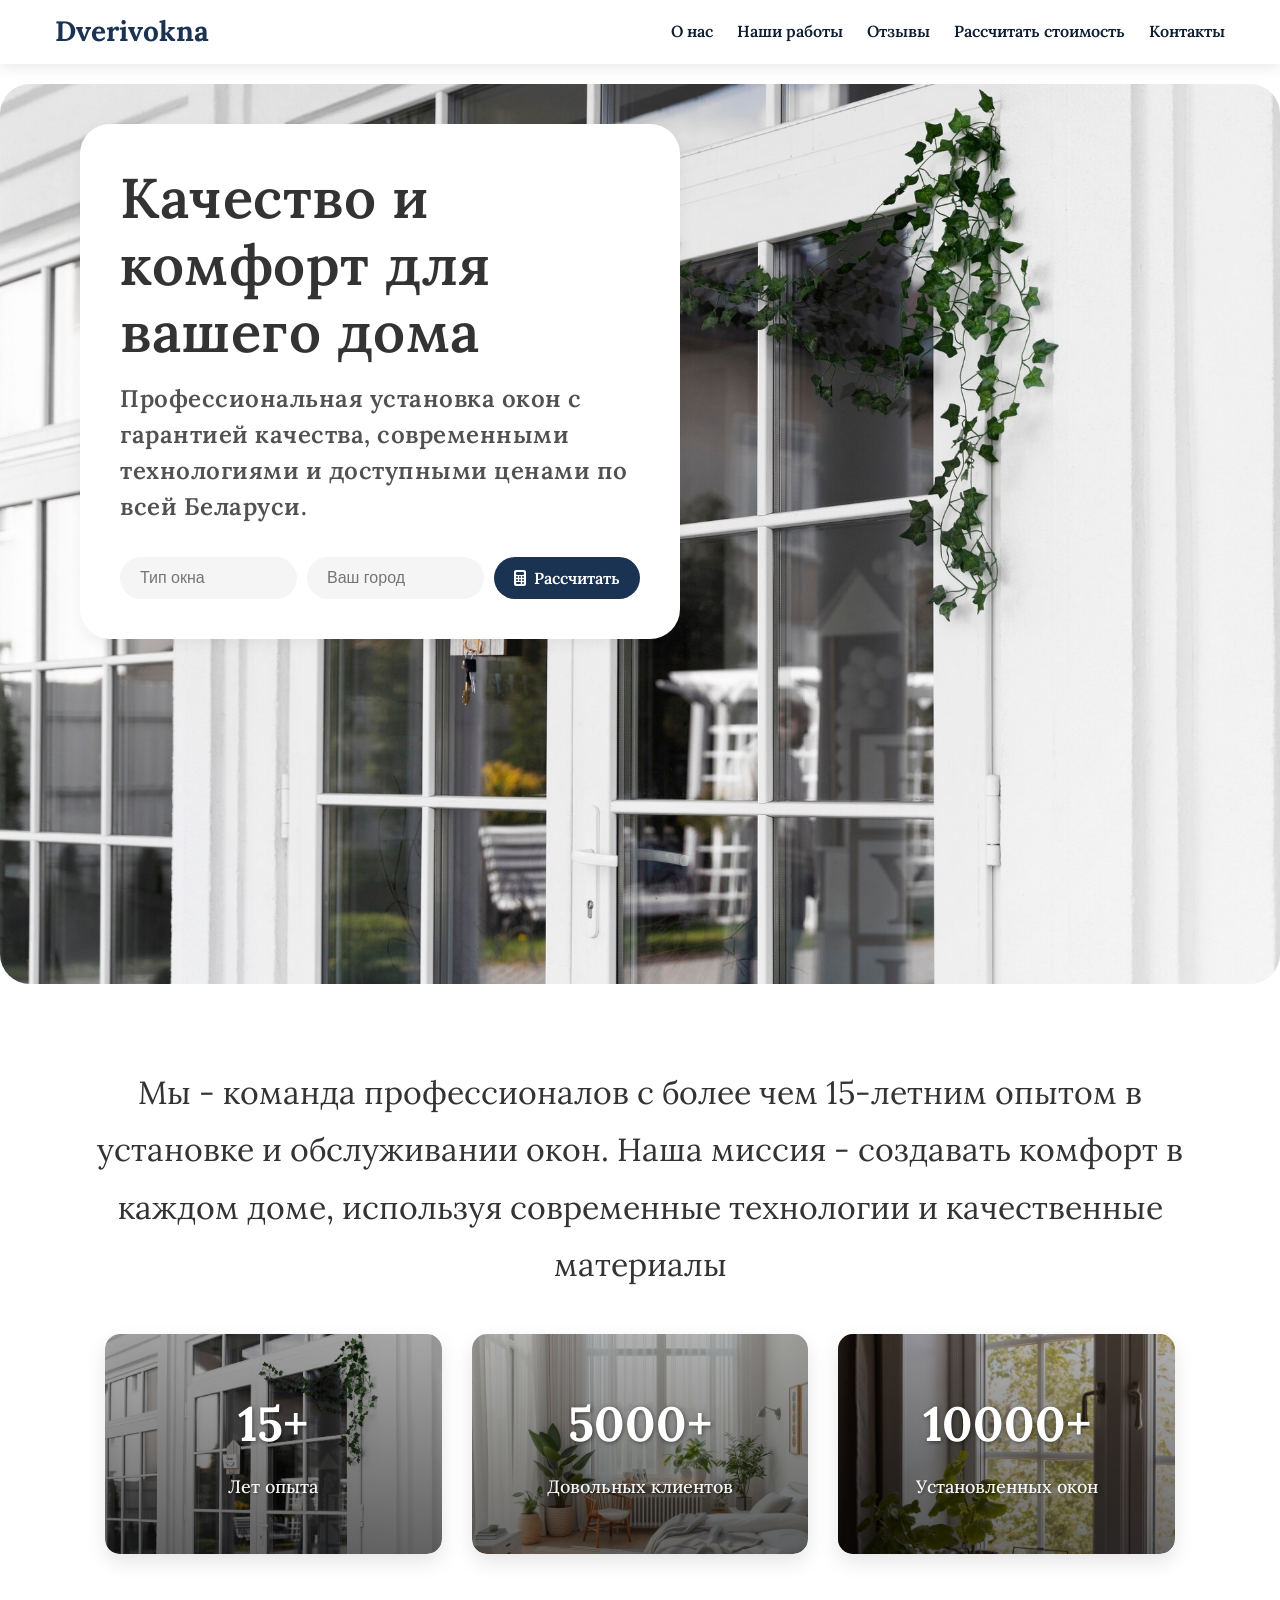
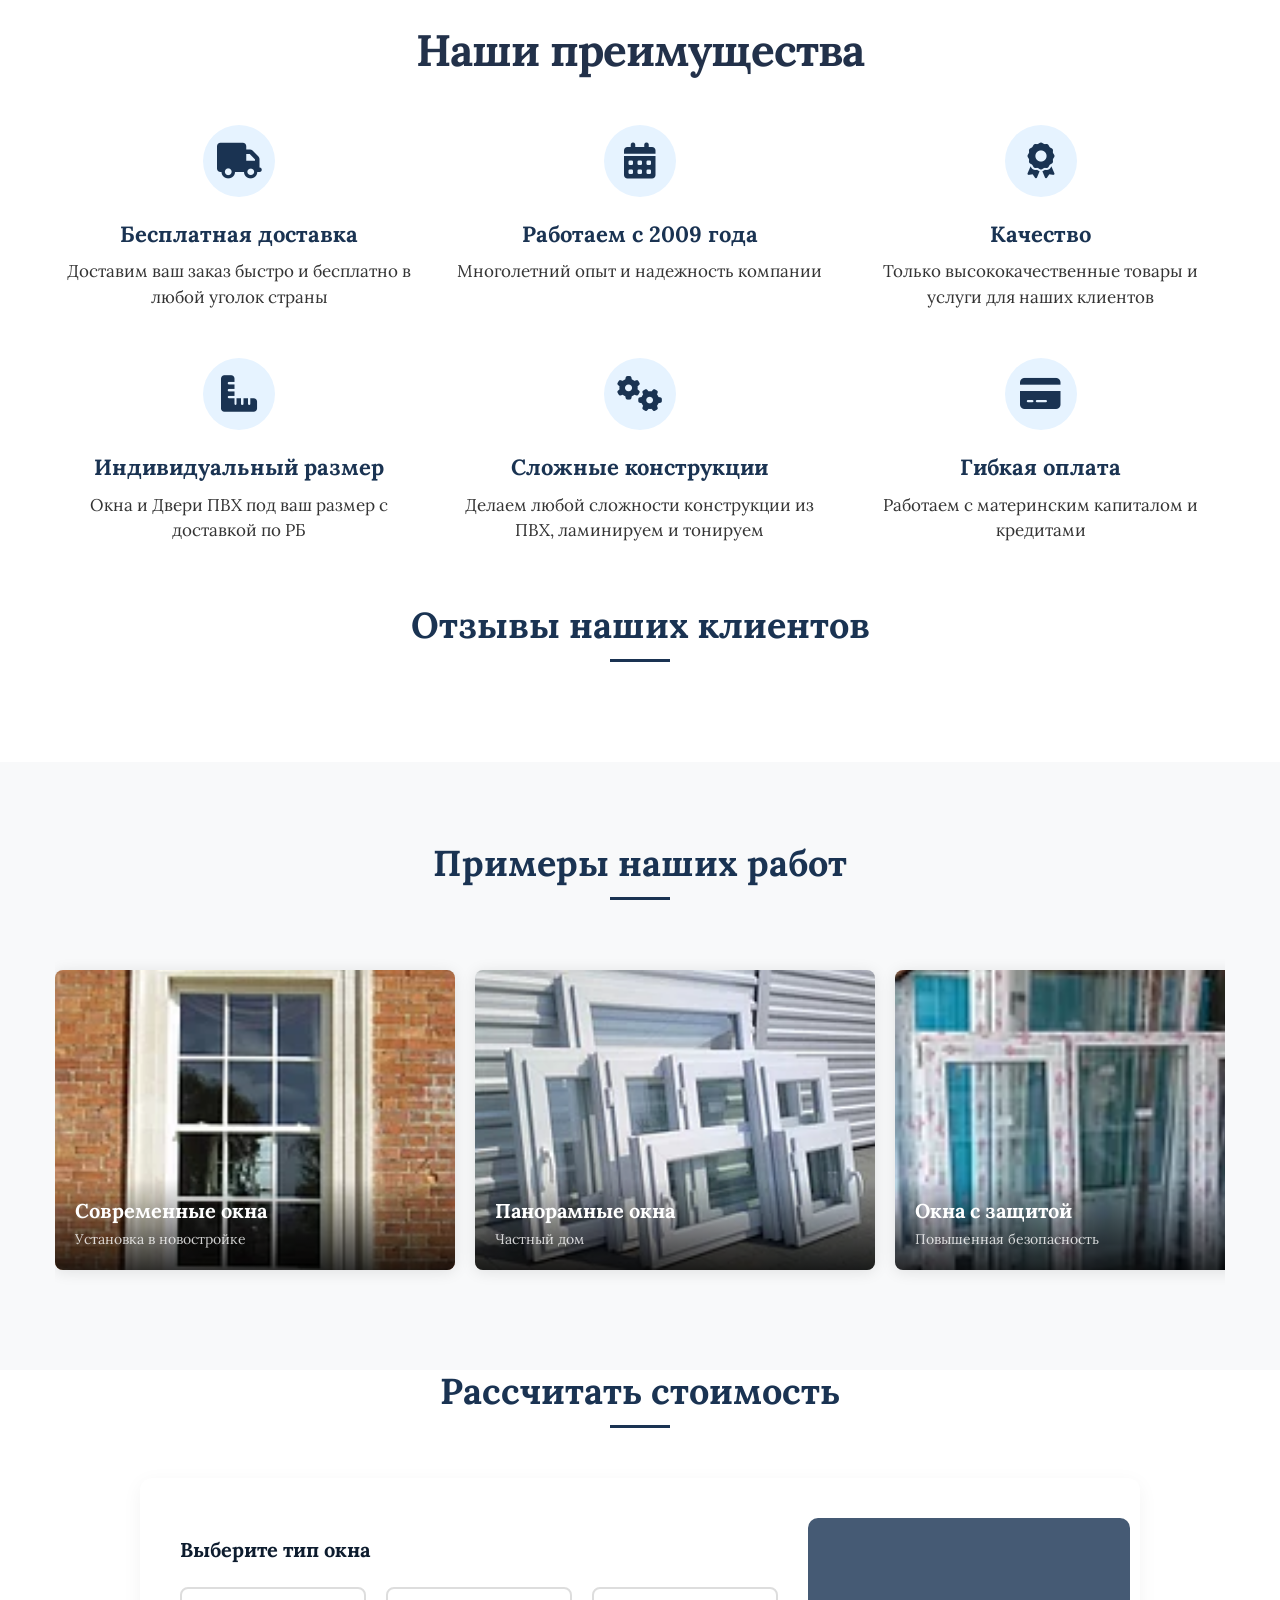
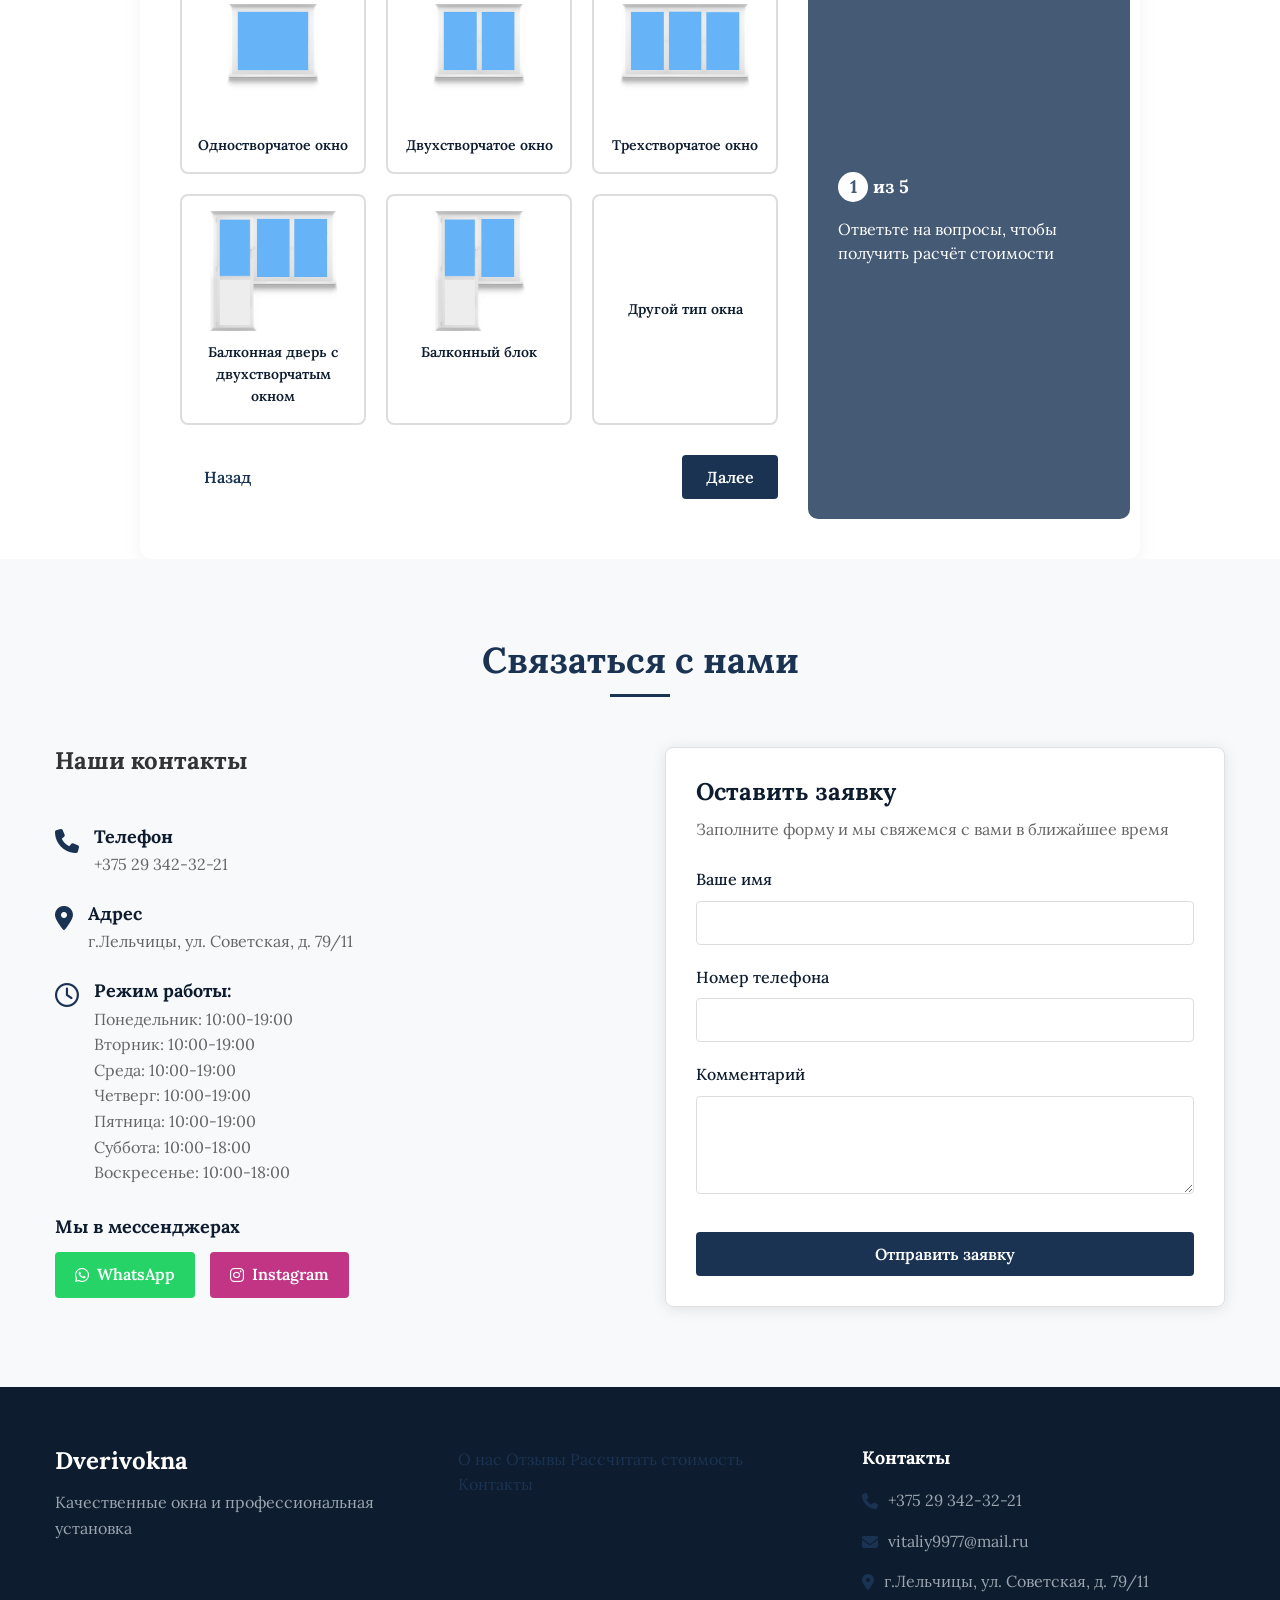
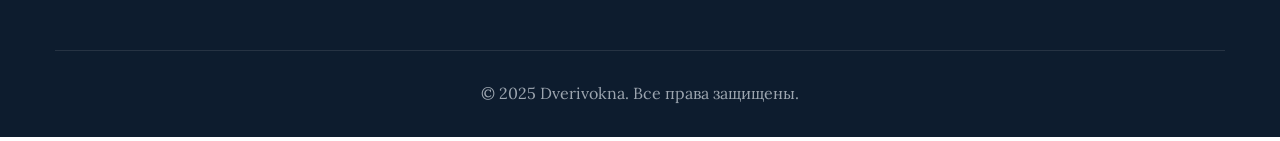
==== commit 5d157eff: "chore: add new image assets for balcony doors and other visuals Add SVG and PNG files for balcony do" ====
--- a/index.html
+++ b/index.html
@@ -3,7 +3,7 @@
 <head>
     <meta charset="UTF-8">
     <meta name="viewport" content="width=device-width, initial-scale=1.0">
-    <title>Установка окон в Беларуси</title>
+    <title>Dverivokna - Установка окон в Беларуси</title>
     <link rel="stylesheet" href="styles.css">
     <link rel="stylesheet" href="https://cdnjs.cloudflare.com/ajax/libs/font-awesome/6.4.0/css/all.min.css">
     <link rel="stylesheet" href="custom-colors.css">
@@ -16,7 +16,7 @@
         <div class="container">
             <div class="header-content">
                 <div class="logo">
-                    <h1>Окна.бел</h1>
+                    <h1>Dverivokna</h1>
                 </div>
                 <nav class="nav-links">
                     <a href="#about">О нас</a>
@@ -29,14 +29,22 @@
         </div>
     </header>
 
-    <!-- Hero Section with Calculator Button -->
+    <!-- Hero Section with Search Interface -->
     <section class="hero">
         <div class="container">
             <div class="hero-content">
-                <h2>Профессиональная установка окон с гарантией качества и доступными ценами
-                <div class="hero-cta">
-                    <a href="#calculate" class="btn btn-primary">Рассчитать стоимость</a>
-                    <a href="#contacts" class="btn btn-outline">Связаться с нами</a>
+                <h2>Качество и комфорт для вашего дома</h2>
+                <p>Профессиональная установка окон с гарантией качества, современными технологиями и доступными ценами по всей Беларуси.</p>
+                <div class="hero-search">
+                    <div class="search-field">
+                        <input type="text" placeholder="Тип окна">
+                    </div>
+                    <div class="search-field">
+                        <input type="text" placeholder="Ваш город">
+                    </div>
+                    <button class="btn btn-primary search-btn">
+                        <i class="fas fa-calculator"></i> Рассчитать
+                    </button>
                 </div>
             </div>
         </div>         
@@ -47,7 +55,7 @@
         <div class="container">
             <div class="about-us-content">
                 <div class="about-us-text">
-                    <p class="about-description">Мы - команда профессионалов с более чем 15-летним опытом в установке и обслуживании окон. Наша миссия - создавать комфорт в каждом доме, используя современные технологии и качественные материалы.</p>
+                    <p class="about-description">Мы - команда профессионалов с более чем 15-летним опытом в установке и обслуживании окон. Наша миссия - создавать комфорт в каждом доме, используя современные технологии и качественные материалы</p>
                     <div class="about-stats">
                         <div class="stat-item">
                             <span class="stat-number">15+</span>
@@ -64,16 +72,7 @@
                     </div>
                 </div>
             </div>
-            <div class="about-us-carousel">
-                <button class="carousel-arrow left" aria-label="Previous image">&#8592;</button>
-                <div class="carousel-track">
-                    <img src="images/okoko1.jpg" alt="Фото команды 1">
-                    <img src="images/okoko.avif" alt="Фото команды 2">
-                    <img src="images/okoko3.jpg" alt="Фото команды 3">
-                    <img src="images/okoko4.jpg" alt="Фото команды 4">
-                </div>
-                <button class="carousel-arrow right" aria-label="Next image">&#8594;</button>
-            </div>
+           
         </div>
     </section>
 
@@ -101,60 +100,22 @@
                             <h3>Качество</h3>
                             <p>Только высококачественные товары и услуги для наших клиентов</p>
                         </div>
-                        <div class="advantage-box">
-                            <i class="fas fa-leaf"></i>
-                            <h3>Экологичные материалы</h3>
-                            <p>Безопасно для здоровья. Подходит для детских и спален.</p>
-                        </div>
-                    
-                        <div class="advantage-box">
-                            <i class="fas fa-palette"></i>
-                            <h3>Эстетика и функциональность</h3>
-                            <p>Современный дизайн сочетается с удобством в использовании.</p>
-                        </div>
                         
                         <div class="advantage-box">
-                            <i class="fas fa-window-maximize"></i>
-                            <h3>Окна и Двери ПВХ</h3>
-                            <p>Окна и Двери ПВХ под ваш размер с доставкой по РБ.<br> Делаем любой сложности конструкции из ПВХ, ламинируем и тонируем.<br> Возможен монтаж.<br> Работаем с материнским капиталом и кредитами.</p>
-                        </div>
-                    </div>
-                </div>
-            </div>
-        </div>
-    </section>
-
-    <!-- Our Works Section -->
-    <section id="our-works" class="our-works-section">
-        <div class="container">
-            <h2 class="section-title">Наши работы</h2>
-            <div class="works-gallery">
-                <div class="work-item">
-                    <img src="images/balcon.jpg" alt="Установленные окна 1">
-                    <div class="work-overlay">
-                        <h3>Панорамное остекление</h3>
-                        <p>Квартира в новостройке</p>
-                    </div>
-                </div>
-                <div class="work-item">
-                    <img src="images/balcon1.jpg" alt="Установленные окна 2">
-                    <div class="work-overlay">
-                        <h3>Остекление балкона</h3>
-                        <p>Частный дом</p>
-                    </div>
-                </div>
-                <div class="work-item">
-                    <img src="images/balcon2.jpg" alt="Установленные окна 3">
-                    <div class="work-overlay">
-                        <h3>Энергосберегающие окна</h3>
-                        <p>Офисное здание</p>
-                    </div>
-                </div>
-                <div class="work-item">
-                    <img src="images/balcon3.jpg" alt="Установленные окна 4">
-                    <div class="work-overlay">
-                        <h3>Звукоизоляционные окна</h3>
-                        <p>Городская квартира</p>
+                            <i class="fas fa-ruler-combined"></i>
+                            <h3>Индивидуальный размер</h3>
+                            <p>Окна и Двери ПВХ под ваш размер с доставкой по РБ</p>
+                        </div>
+                        <div class="advantage-box">
+                            <i class="fas fa-cogs"></i>
+                            <h3>Сложные конструкции</h3>
+                            <p>Делаем любой сложности конструкции из ПВХ, ламинируем и тонируем</p>
+                        </div>
+                        <div class="advantage-box">
+                            <i class="fas fa-credit-card"></i>
+                            <h3>Гибкая оплата</h3>
+                            <p>Работаем с материнским капиталом и кредитами</p>
+                        </div>
                     </div>
                 </div>
             </div>
@@ -168,6 +129,90 @@
             <!-- Elfsight Google Reviews | Untitled Google Reviews -->
             <script src="https://static.elfsight.com/platform/platform.js" async></script>
             <div class="elfsight-app-8d921e3b-61b7-4130-bcda-cbdec3bc0015" data-elfsight-app-lazy style="padding-bottom: 50px;"></div>
+        </div>
+    </section>
+
+    <!-- Our Works Section -->
+    <section id="our-works" class="our-works-section">
+        <div class="container">
+            <h2 class="section-title">Примеры наших работ</h2>
+            <div class="works-gallery">
+                <div class="works-gallery-inner">
+                    <!-- First set of images for infinite loop effect -->
+                    <div class="work-item">
+                        <img src="images/oka1.webp" alt="Пример работы 1">
+                        <div class="work-overlay">
+                            <h3>Современные окна</h3>
+                            <p>Установка в новостройке</p>
+                        </div>
+                    </div>
+                    <div class="work-item">
+                        <img src="images/oka2.webp" alt="Пример работы 2">
+                        <div class="work-overlay">
+                            <h3>Панорамные окна</h3>
+                            <p>Частный дом</p>
+                        </div>
+                    </div>
+                    <div class="work-item">
+                        <img src="images/oka3.webp" alt="Пример работы 3">
+                        <div class="work-overlay">
+                            <h3>Окна с защитой</h3>
+                            <p>Повышенная безопасность</p>
+                        </div>
+                    </div>
+                    <div class="work-item">
+                        <img src="images/oka4.webp" alt="Пример работы 4">
+                        <div class="work-overlay">
+                            <h3>Энергосберегающие окна</h3>
+                            <p>Экономия на отоплении</p>
+                        </div>
+                    </div>
+                    <div class="work-item">
+                        <img src="images/oka5.webp" alt="Пример работы 5">
+                        <div class="work-overlay">
+                            <h3>Нестандартная форма</h3>
+                            <p>Индивидуальный дизайн</p>
+                        </div>
+                    </div>
+                    
+                    <!-- Duplicate images for infinite loop effect -->
+                    <div class="work-item">
+                        <img src="images/oka1.webp" alt="Пример работы 1">
+                        <div class="work-overlay">
+                            <h3>Современные окна</h3>
+                            <p>Установка в новостройке</p>
+                        </div>
+                    </div>
+                    <div class="work-item">
+                        <img src="images/oka2.webp" alt="Пример работы 2">
+                        <div class="work-overlay">
+                            <h3>Панорамные окна</h3>
+                            <p>Частный дом</p>
+                        </div>
+                    </div>
+                    <div class="work-item">
+                        <img src="images/oka3.webp" alt="Пример работы 3">
+                        <div class="work-overlay">
+                            <h3>Окна с защитой</h3>
+                            <p>Повышенная безопасность</p>
+                        </div>
+                    </div>
+                    <div class="work-item">
+                        <img src="images/oka4.webp" alt="Пример работы 4">
+                        <div class="work-overlay">
+                            <h3>Энергосберегающие окна</h3>
+                            <p>Экономия на отоплении</p>
+                        </div>
+                    </div>
+                    <div class="work-item">
+                        <img src="images/oka5.webp" alt="Пример работы 5">
+                        <div class="work-overlay">
+                            <h3>Нестандартная форма</h3>
+                            <p>Индивидуальный дизайн/p>
+                        </div>
+                    </div>
+                </div>
+            </div>
         </div>
     </section>
 
@@ -441,14 +486,14 @@
                                             <label class="opening-option">
                                                 <input type="radio" name="balcony-door-opening-type" value="turn" required>
                                                 <div class="opening-image">
-                                                    <img src="images/oko2.png" alt="Поворотная дверь" onerror="this.src='data:image/svg+xml;charset=UTF-8,%3Csvg%20width%3D%22100%22%20height%3D%22150%22%20viewBox%3D%220%200%20100%20150%22%20xmlns%3D%22http%3A%2F%2Fwww.w3.org%2F2000%2Fsvg%22%3E%3Crect%20width%3D%22100%25%22%20height%3D%22100%25%22%20fill%3D%22%23f8f9fa%22%2F%3E%3Cpath%20d%3D%22M30%2C20%20L70%2C20%20L70%2C130%20L30%2C130%20Z%22%20stroke%3D%22%234da9ff%22%20stroke-width%3D%222%22%20fill%3D%22none%22%2F%3E%3Cpath%20d%3D%22M30%2C20%20L30%2C130%22%20stroke%3D%22%234da9ff%22%20stroke-width%3D%223%22%2F%3E%3Cpath%20d%3D%22M40%2C75%20L50%2C75%22%20stroke%3D%22%234da9ff%22%20stroke-width%3D%222%22%2F%3E%3C%2Fsvg%3E';">
+                                                    <img src="images/door 1.png" alt="Поворотная дверь">
                                                 </div>
                                                 <span>Поворотная</span>
                                             </label>
                                             <label class="opening-option">
                                                 <input type="radio" name="balcony-door-opening-type" value="tilt-turn" required>
                                                 <div class="opening-image">
-                                                    <img src="images/oko3.png" alt="Поворотно-откидная дверь" onerror="this.src='data:image/svg+xml;charset=UTF-8,%3Csvg%20width%3D%22100%22%20height%3D%22150%22%20viewBox%3D%220%200%20100%20150%22%20xmlns%3D%22http%3A%2F%2Fwww.w3.org%2F2000%2Fsvg%22%3E%3Crect%20width%3D%22100%25%22%20height%3D%22100%25%22%20fill%3D%22%23f8f9fa%22%2F%3E%3Cpath%20d%3D%22M30%2C20%20L70%2C20%20L70%2C130%20L30%2C130%20Z%22%20stroke%3D%22%234da9ff%22%20stroke-width%3D%222%22%20fill%3D%22none%22%2F%3E%3Cpath%20d%3D%22M30%2C20%20L30%2C130%22%20stroke%3D%22%234da9ff%22%20stroke-width%3D%223%22%2F%3E%3Cpath%20d%3D%22M50%2C20%20L50%2C30%22%20stroke%3D%22%234da9ff%22%20stroke-width%3D%222%22%2F%3E%3Cpath%20d%3D%22M40%2C75%20L50%2C75%22%20stroke%3D%22%234da9ff%22%20stroke-width%3D%222%22%2F%3E%3C%2Fsvg%3E';">
+                                                    <img src="images/door 1.png" alt="Поворотно-откидная дверь" onerror="this.src='data:image/svg+xml;charset=UTF-8,%3Csvg%20width%3D%22100%22%20height%3D%22150%22%20viewBox%3D%220%200%20100%20150%22%20xmlns%3D%22http%3A%2F%2Fwww.w3.org%2F2000%2Fsvg%22%3E%3Crect%20width%3D%22100%25%22%20height%3D%22100%25%22%20fill%3D%22%23f8f9fa%22%2F%3E%3Cpath%20d%3D%22M30%2C20%20L70%2C20%20L70%2C130%20L30%2C130%20Z%22%20stroke%3D%22%234da9ff%22%20stroke-width%3D%222%22%20fill%3D%22none%22%2F%3E%3Cpath%20d%3D%22M30%2C20%20L30%2C130%22%20stroke%3D%22%234da9ff%22%20stroke-width%3D%223%22%2F%3E%3Cpath%20d%3D%22M50%2C20%20L50%2C30%22%20stroke%3D%22%234da9ff%22%20stroke-width%3D%222%22%2F%3E%3Cpath%20d%3D%22M40%2C75%20L50%2C75%22%20stroke%3D%22%234da9ff%22%20stroke-width%3D%222%22%2F%3E%3C%2Fsvg%3E';">
                                                 </div>
                                                 <span>Поворотно-откидная</span>
                                             </label>
@@ -516,14 +561,14 @@
                                             <label class="opening-option">
                                                 <input type="radio" name="balcony-door-double-door-opening-type" value="turn" required>
                                                 <div class="opening-image">
-                                                    <img src="images/oko2.png" alt="Поворотная дверь" onerror="this.src='data:image/svg+xml;charset=UTF-8,%3Csvg%20width%3D%22100%22%20height%3D%22150%22%20viewBox%3D%220%200%20100%20150%22%20xmlns%3D%22http%3A%2F%2Fwww.w3.org%2F2000%2Fsvg%22%3E%3Crect%20width%3D%22100%25%22%20height%3D%22100%25%22%20fill%3D%22%23f8f9fa%22%2F%3E%3Cpath%20d%3D%22M30%2C20%20L70%2C20%20L70%2C130%20L30%2C130%20Z%22%20stroke%3D%22%234da9ff%22%20stroke-width%3D%222%22%20fill%3D%22none%22%2F%3E%3Cpath%20d%3D%22M30%2C20%20L30%2C130%22%20stroke%3D%22%234da9ff%22%20stroke-width%3D%223%22%2F%3E%3Cpath%20d%3D%22M40%2C75%20L50%2C75%22%20stroke%3D%22%234da9ff%22%20stroke-width%3D%222%22%2F%3E%3C%2Fsvg%3E';">
+                                                    <img src="images/door 1.png" alt="Поворотная дверь" onerror="this.src='data:image/svg+xml;charset=UTF-8,%3Csvg%20width%3D%22100%22%20height%3D%22150%22%20viewBox%3D%220%200%20100%20150%22%20xmlns%3D%22http%3A%2F%2Fwww.w3.org%2F2000%2Fsvg%22%3E%3Crect%20width%3D%22100%25%22%20height%3D%22100%25%22%20fill%3D%22%23f8f9fa%22%2F%3E%3Cpath%20d%3D%22M30%2C20%20L70%2C20%20L70%2C130%20L30%2C130%20Z%22%20stroke%3D%22%234da9ff%22%20stroke-width%3D%222%22%20fill%3D%22none%22%2F%3E%3Cpath%20d%3D%22M30%2C20%20L30%2C130%22%20stroke%3D%22%234da9ff%22%20stroke-width%3D%223%22%2F%3E%3Cpath%20d%3D%22M40%2C75%20L50%2C75%22%20stroke%3D%22%234da9ff%22%20stroke-width%3D%222%22%2F%3E%3C%2Fsvg%3E';">
                                                 </div>
                                                 <span>Поворотная</span>
                                             </label>
                                             <label class="opening-option">
                                                 <input type="radio" name="balcony-door-double-door-opening-type" value="tilt-turn" required>
                                                 <div class="opening-image">
-                                                    <img src="images/oko3.png" alt="Поворотно-откидная дверь" onerror="this.src='data:image/svg+xml;charset=UTF-8,%3Csvg%20width%3D%22100%22%20height%3D%22150%22%20viewBox%3D%220%200%20100%20150%22%20xmlns%3D%22http%3A%2F%2Fwww.w3.org%2F2000%2Fsvg%22%3E%3Crect%20width%3D%22100%25%22%20height%3D%22100%25%22%20fill%3D%22%23f8f9fa%22%2F%3E%3Cpath%20d%3D%22M30%2C20%20L70%2C20%20L70%2C130%20L30%2C130%20Z%22%20stroke%3D%22%234da9ff%22%20stroke-width%3D%222%22%20fill%3D%22none%22%2F%3E%3Cpath%20d%3D%22M30%2C20%20L30%2C130%22%20stroke%3D%22%234da9ff%22%20stroke-width%3D%223%22%2F%3E%3Cpath%20d%3D%22M50%2C20%20L50%2C30%22%20stroke%3D%22%234da9ff%22%20stroke-width%3D%222%22%2F%3E%3Cpath%20d%3D%22M40%2C75%20L50%2C75%22%20stroke%3D%22%234da9ff%22%20stroke-width%3D%222%22%2F%3E%3C%2Fsvg%3E';">
+                                                    <img src="images/door 1.png" alt="Поворотно-откидная дверь" onerror="this.src='data:image/svg+xml;charset=UTF-8,%3Csvg%20width%3D%22100%22%20height%3D%22150%22%20viewBox%3D%220%200%20100%20150%22%20xmlns%3D%22http%3A%2F%2Fwww.w3.org%2F2000%2Fsvg%22%3E%3Crect%20width%3D%22100%25%22%20height%3D%22100%25%22%20fill%3D%22%23f8f9fa%22%2F%3E%3Cpath%20d%3D%22M30%2C20%20L70%2C20%20L70%2C130%20L30%2C130%20Z%22%20stroke%3D%22%234da9ff%22%20stroke-width%3D%222%22%20fill%3D%22none%22%2F%3E%3Cpath%20d%3D%22M30%2C20%20L30%2C130%22%20stroke%3D%22%234da9ff%22%20stroke-width%3D%223%22%2F%3E%3Cpath%20d%3D%22M50%2C20%20L50%2C30%22%20stroke%3D%22%234da9ff%22%20stroke-width%3D%222%22%2F%3E%3Cpath%20d%3D%22M40%2C75%20L50%2C75%22%20stroke%3D%22%234da9ff%22%20stroke-width%3D%222%22%2F%3E%3C%2Fsvg%3E';">
                                                 </div>
                                                 <span>Поворотно-откидная</span>
                                             </label>
@@ -731,7 +776,7 @@
         <div class="container">
             <div class="footer-content">
                 <div class="footer-logo">
-                    <h2>Окна.бел</h2>
+                    <h2>Dverivokna</h2>
                     <p>Качественные окна и профессиональная установка</p>
                 </div>
                 <div class="footer-nav">
@@ -748,7 +793,7 @@
                 </div>
             </div>
             <div class="footer-bottom">
-                <p>&copy; 2025 Окна.бел. Все права защищены.</p>
+                <p>&copy; 2025 Dverivokna. Все права защищены.</p>
             </div>
         </div>
     </footer>
--- a/styles.css
+++ b/styles.css
@@ -127,30 +127,25 @@
     font-weight: 800;
 }
 
-/* Navigation Menu */
-.main-nav ul {
-    display: flex;
-    gap: 30px;
-}
-
-.main-nav li {
-    list-style: none;
-}
-
-.main-nav a {
+.nav-links a {
     color: var(--dark-color);
     font-weight: 600;
     text-decoration: none;
     padding: 5px 0;
     position: relative;
     transition: all 0.3s ease;
-}
-
-.main-nav a:hover {
+    margin-right: 20px; /* Add spacing between links */
+}
+
+.nav-links a:last-child {
+    margin-right: 0; /* Remove margin from the last link */
+}
+
+.nav-links a:hover {
     color: var(--primary-color);
 }
 
-.main-nav a::after {
+.nav-links a::after {
     content: '';
     position: absolute;
     width: 0;
@@ -161,96 +156,115 @@
     transition: width 0.3s ease;
 }
 
-.main-nav a:hover::after {
-    width: 100%;
-}
+.nav-links a:hover::after {
+    width: 100%;
+}
+
+/* Navigation Menu */
 
 /* Hero Section */
 .hero {
-    background: none;
     position: relative;
-    color: var(--text-color);
-    padding: 80px 0;
+    color: transparent;
+    padding: 0;
     min-height: 600px;
     display: flex;
-    align-items: center;
+    align-items: flex-start;
     justify-content: flex-start;
     overflow: hidden;
-    border-radius: 0 0 48px 48px;
+    border-radius: 30px;
+    margin: 20px 0;
+    background: url('images/okoko3.jpg');
+    background-color: transparent;
+}
+
+.hero .container {
+    display: flex;
+    align-items: flex-start;
+    justify-content: flex-start;
+    height: 100%;
+    padding: 40px;
 }
 
 .hero::before {
-    content: '';
-    position: absolute;
-    inset: 0;
-    background: url('images/okoko1.jpg') center/cover no-repeat;
-    z-index: 1;
-    border-radius: 0 0 48px 48px;
+    display: none; /* Remove the overlay */
 }
 
 .hero-content {
     position: relative;
     z-index: 2;
     background: #fff;
-    border-radius: 32px;
-    box-shadow: 0 8px 32px rgba(44,62,80,0.08);
+    border-radius: 30px;
+    box-shadow: none;
     padding: 48px;
-    margin-left: 80px;
-    max-width: 600px;
-    width: 100%;
+    margin-left: 0;
+    margin-top: 20px;
+    width: 100%;
+    margin-top: 20px;
+    max-width: 500px;
+    width: 100%;
+    color: var(--text-color);
 }
 
 .hero h2 {
-    font-size: 52px;
+    font-size: 42px;
     font-weight: 700;
-    color: #22314a;
+    color: #c6cbd3;
     margin-bottom: 16px;
-    line-height: 1.1;
+    line-height: 1.2;
 }
 
 .hero p {
-    font-size: 18px;
+    font-size: 16px;
     color: #22314a;
     margin-bottom: 32px;
     opacity: 0.85;
     line-height: 1.5;
 }
 
-.hero-cta {
-    width: 100%;
-    display: flex;
-    gap: 12px;
-    background: #fff;
-    border-radius: 16px;
-    box-shadow: 0 4px 16px rgba(44,62,80,0.08);
-    padding: 8px;
-    align-items: center;
-}
-
-.hero-cta input {
+.hero-search {
+    width: 100%;
+    display: flex;
+    flex-wrap: wrap;
+    gap: 10px;
+    margin-top: 20px;
+}
+
+.search-field {
+    flex: 1;
+    min-width: 120px;
+    background: #f5f5f5;
+    border-radius: 30px;
+    overflow: hidden;
+}
+
+.search-field input {
+    width: 100%;
     border: none;
-    background: none;
+    background: transparent;
     font-size: 16px;
     color: #22314a;
-    padding: 12px 16px;
-    flex: 1;
-    min-width: 0;
+    padding: 12px 20px;
     outline: none;
 }
 
-.hero-cta .btn-primary {
-    background: #3a5a8c;
+.search-btn {
+    background: var(--primary-color);
     color: #fff;
     font-size: 16px;
     font-weight: 600;
     padding: 12px 24px;
-    border-radius: 12px;
+    border-radius: 30px;
     white-space: nowrap;
     transition: background 0.2s;
-}
-
-.hero-cta .btn-primary:hover {
-    background: #22314a;
+    display: flex;
+    align-items: center;
+    gap: 8px;
+}
+
+.search-btn:hover {
+    background: #3a8cd1;
+    box-shadow: 0 5px 15px rgba(77, 169, 255, 0.3);
 }
 
 @media (max-width: 992px) {
@@ -600,20 +614,47 @@
 .our-works-section {
     padding: 80px 0;
     background-color: #f8f9fa;
+    overflow: hidden;
 }
 
 .works-gallery {
-    display: grid;
-    grid-template-columns: repeat(auto-fill, minmax(300px, 1fr));
-    gap: 30px;
+    display: flex;
+    width: 100%;
+    overflow-x: hidden;
+    gap: 20px;
+    padding: 20px 0;
+    position: relative;
+}
+
+.works-gallery-inner {
+    display: flex;
+    gap: 20px;
+    animation: carousel 30s linear infinite;
+    width: max-content;
+    transition: all 0.5s ease;
+}
+
+.works-gallery:hover .works-gallery-inner {
+    animation-play-state: paused;
+}
+
+@keyframes carousel {
+    0% {
+        transform: translateX(0);
+    }
+    100% {
+        transform: translateX(-50%);
+    }
 }
 
 .work-item {
     position: relative;
     border-radius: 8px;
     overflow: hidden;
+    height: 300px;
+    min-width: 400px;
     box-shadow: var(--box-shadow);
-    height: 250px;
+    transition: transform 0.3s ease;
 }
 
 .work-item img {
@@ -624,7 +665,7 @@
 }
 
 .work-item:hover img {
-    transform: scale(1.05);
+    transform: scale(1.1);
 }
 
 .work-overlay {
@@ -632,32 +673,28 @@
     bottom: 0;
     left: 0;
     right: 0;
-    background: linear-gradient(to top, rgba(0,0,0,0.8), transparent);
+    background: linear-gradient(to top, rgba(0,0,0,0.8) 0%, rgba(0,0,0,0) 100%);
+    color: white;
     padding: 20px;
-    color: white;
     transform: translateY(0);
     transition: transform 0.3s ease;
 }
 
 .work-overlay h3 {
     margin-bottom: 5px;
-    font-size: 18px;
+    font-size: 20px;
 }
 
 .work-overlay p {
+    margin: 0;
     font-size: 14px;
     opacity: 0.8;
 }
 
 @media (max-width: 768px) {
-    .works-gallery {
-        grid-template-columns: repeat(auto-fill, minmax(250px, 1fr));
-    }
-}
-
-@media (max-width: 576px) {
-    .works-gallery {
-        grid-template-columns: 1fr;
+    .work-item {
+        min-width: 280px;
+        height: 200px;
     }
 }
 
@@ -921,10 +958,29 @@
 .footer-links a {
     color: #9ca5af;
     transition: color 0.3s ease;
+    padding: 3px 0; /* Add vertical padding */
+    font-weight: 500; /* Slightly bolder */
+    position: relative;
+    display: inline-block; /* Needed for padding and underline */
+}
+
+.footer-links a::after {
+    content: '';
+    position: absolute;
+    width: 0;
+    height: 1px; /* Thinner underline */
+    background-color: var(--light-color);
+    bottom: 0;
+    left: 0;
+    transition: width 0.3s ease;
 }
 
 .footer-links a:hover {
     color: var(--light-color);
+}
+
+.footer-links a:hover::after {
+    width: 100%;
 }
 
 .footer-contact p {
@@ -1384,53 +1440,89 @@
 }
 
 .about-stats {
-    display: flex;
-    flex-wrap: nowrap;
-    gap: 24px;
-    margin-top: 24px;
-    max-width: 900px;
+    display: grid; /* Use Grid for layout */
+    grid-template-columns: repeat(auto-fit, minmax(280px, 1fr)); /* Responsive columns */
+    gap: 30px; /* Spacing between items */
+    margin-top: 40px;
+    max-width: 1100px;
     margin-left: auto;
     margin-right: auto;
-    justify-content: center;
-    align-items: center;
-    overflow-x: auto;
-    padding-bottom: 8px;
+    padding: 0 15px; /* Padding for smaller screens */
 }
 
 .stat-item {
-    min-width: 170px;
-    min-height: 110px;
-    width: 170px;
-    height: 110px;
-    padding: 16px 6px;
-    background-color: var(--light-color);
-    border-radius: 12px;
-    box-shadow: var(--box-shadow);
+    position: relative; /* For overlay positioning */
+    min-height: 220px; /* Taller items */
+    padding: 30px;
+    background-color: var(--dark-color); /* Fallback color */
+    border-radius: 15px; /* Slightly more rounded */
+    box-shadow: 0 8px 20px rgba(0, 0, 0, 0.1); /* Softer shadow */
     text-align: center;
-    transition: transform 0.3s ease, box-shadow 0.3s ease;
     display: flex;
     flex-direction: column;
     justify-content: center;
     align-items: center;
+    overflow: hidden; /* Keep overlay and background contained */
+    color: var(--light-color); /* Light text for contrast */
+    background-size: cover;
+    background-position: center;
+    transition: transform 0.3s ease; /* Add subtle hover effect back */
+}
+
+/* Assign background images */
+.stat-item:nth-child(1) {
+    background-image: url('images/okoko1.jpg');
+}
+.stat-item:nth-child(2) {
+    background-image: url('images/okoko3.jpg');
+}
+.stat-item:nth-child(3) {
+    background-image: url('images/okoko4.jpg');
+}
+
+/* Dark overlay for text readability */
+.stat-item::before {
+    content: '';
+    position: absolute;
+    top: 0;
+    left: 0;
+    right: 0;
+    bottom: 0;
+    background: linear-gradient(rgba(0, 0, 0, 0.3), rgba(0, 0, 0, 0.6)); /* Gradient overlay */
+    z-index: 1;
+    border-radius: 15px;
+    transition: background 0.3s ease;
 }
 
 .stat-item:hover {
     transform: translateY(-5px);
-    box-shadow: 0 10px 25px rgba(0, 0, 0, 0.12);
+}
+
+.stat-item:hover::before {
+    background: linear-gradient(rgba(0, 0, 0, 0.2), rgba(0, 0, 0, 0.5)); /* Lighten overlay on hover */
+}
+
+/* Ensure text is above the overlay */
+.stat-number,
+.stat-label {
+    position: relative;
+    z-index: 2;
 }
 
 .stat-number {
     display: block;
-    font-size: 28px;
-    font-weight: 800;
-    color: var(--primary-color);
-    margin-bottom: 6px;
+    font-size: 48px; /* Larger number */
+    font-weight: 700;
+    color: var(--light-color);
+    margin-bottom: 10px;
+    text-shadow: 1px 1px 4px rgba(0,0,0,0.5); /* Text shadow */
 }
 
 .stat-label {
-    font-size: 15px;
-    color: var(--dark-color);
-    font-weight: 600;
+    font-size: 18px; /* Larger label */
+    color: rgba(255, 255, 255, 0.95); /* High contrast white */
+    font-weight: 500;
+    text-shadow: 1px 1px 3px rgba(0,0,0,0.4);
 }
 
 .about-us-image {
--- a/custom-colors.css
+++ b/custom-colors.css
@@ -17,7 +17,7 @@
 .main-nav a:hover { color: var(--primary-color); }
 .main-nav a::after { background-color: var(--primary-color); }
 
-.hero { background: linear-gradient(rgba(26, 51, 82, 0.8), rgb(236, 244, 255)); }
+.hero { background: transparent; }
 .hero-content { background-color: rgba(255, 255, 255, 0.9); color: var(--primary-color); }
 .btn-primary { background-color: var(--primary-color); color: var(--light-color); }
 .btn-outline { border-color: var(--primary-color); color: var(--primary-color); }
@@ -35,7 +35,7 @@
   left: 0;
   width: 100%;
   height: 100%;
-  background: rgba(26, 51, 82, 0.1); /* Navy blue overlay */
+  background: transparent;
   z-index: 1;
 }
 .hero {
@@ -99,15 +99,29 @@
 
 /* Make buttons more visible */
 .hero .btn-outline {
-  border-color: #ffffff;
-  color: #ffffff;
+  border-color: var(--primary-color);
+  color: var(--primary-color);
   border-width: 2px; /* Thicker border */
+}
+
+.hero .search-btn {
+  background-color: var(--primary-color);
+  color: white;
+  border-radius: 30px;
+  padding: 10px 20px;
+  transition: all 0.3s ease;
+}
+
+.hero .search-btn:hover {
+  background-color: var(--secondary-color);
+  transform: translateY(-2px);
 }
 .hero h2, 
 .hero p {
-    font-weight: 800; /* Extra bold */
-    letter-spacing: 1px; /* Add more space between letters */
-    text-shadow: 0 0 15px rgba(255, 255, 255, 0.2); /* Add subtle shadow for definition */
+    font-weight: 600; /* Semi-bold */
+    letter-spacing: 0.5px; /* Slight space between letters */
+    color: var(--text-color); /* Dark text color */
+    text-shadow: none; /* Remove text shadow */
 }
 
 /* Additional enhancement for larger devices */
@@ -142,19 +156,20 @@
 .step-counter, .step-description { color: var(--light-color); }
 /* Hero section with background image */
 .hero {
-    background-image: url('images/balcon3.jpg');
+    background-image: url('images/okoko1.jpg');
     background-size: cover;
     background-position: center;
     position: relative;
-    padding: 100px 0;
-    color: var(--light-color);
+    padding: 0 0 100px 0;
+    color: var(--text-color);
+    height: 100vh; /* Make the hero section full viewport height */
 }
 
 .hero::before {
     content: '';
     position: absolute;
     top: 0; left: 0; width: 100%; height: 100%;
-    background: rgba(26, 51, 82, 0.7);
+    background: transparent;
     z-index: 1;
     display: block;
 }
@@ -162,9 +177,12 @@
 .hero-content {
     position: relative;
     z-index: 2;
-    background: transparent;
+    background: white;
     max-width: 600px;
     margin: 0 auto 0 0;
+    padding: 40px;
+    border-radius: 30px; /* Increase border radius for more rounded corners */
+    box-shadow: 0 5px 15px rgba(0, 0, 0, 0.05);
 }
 
 /* Privacy consent styling */
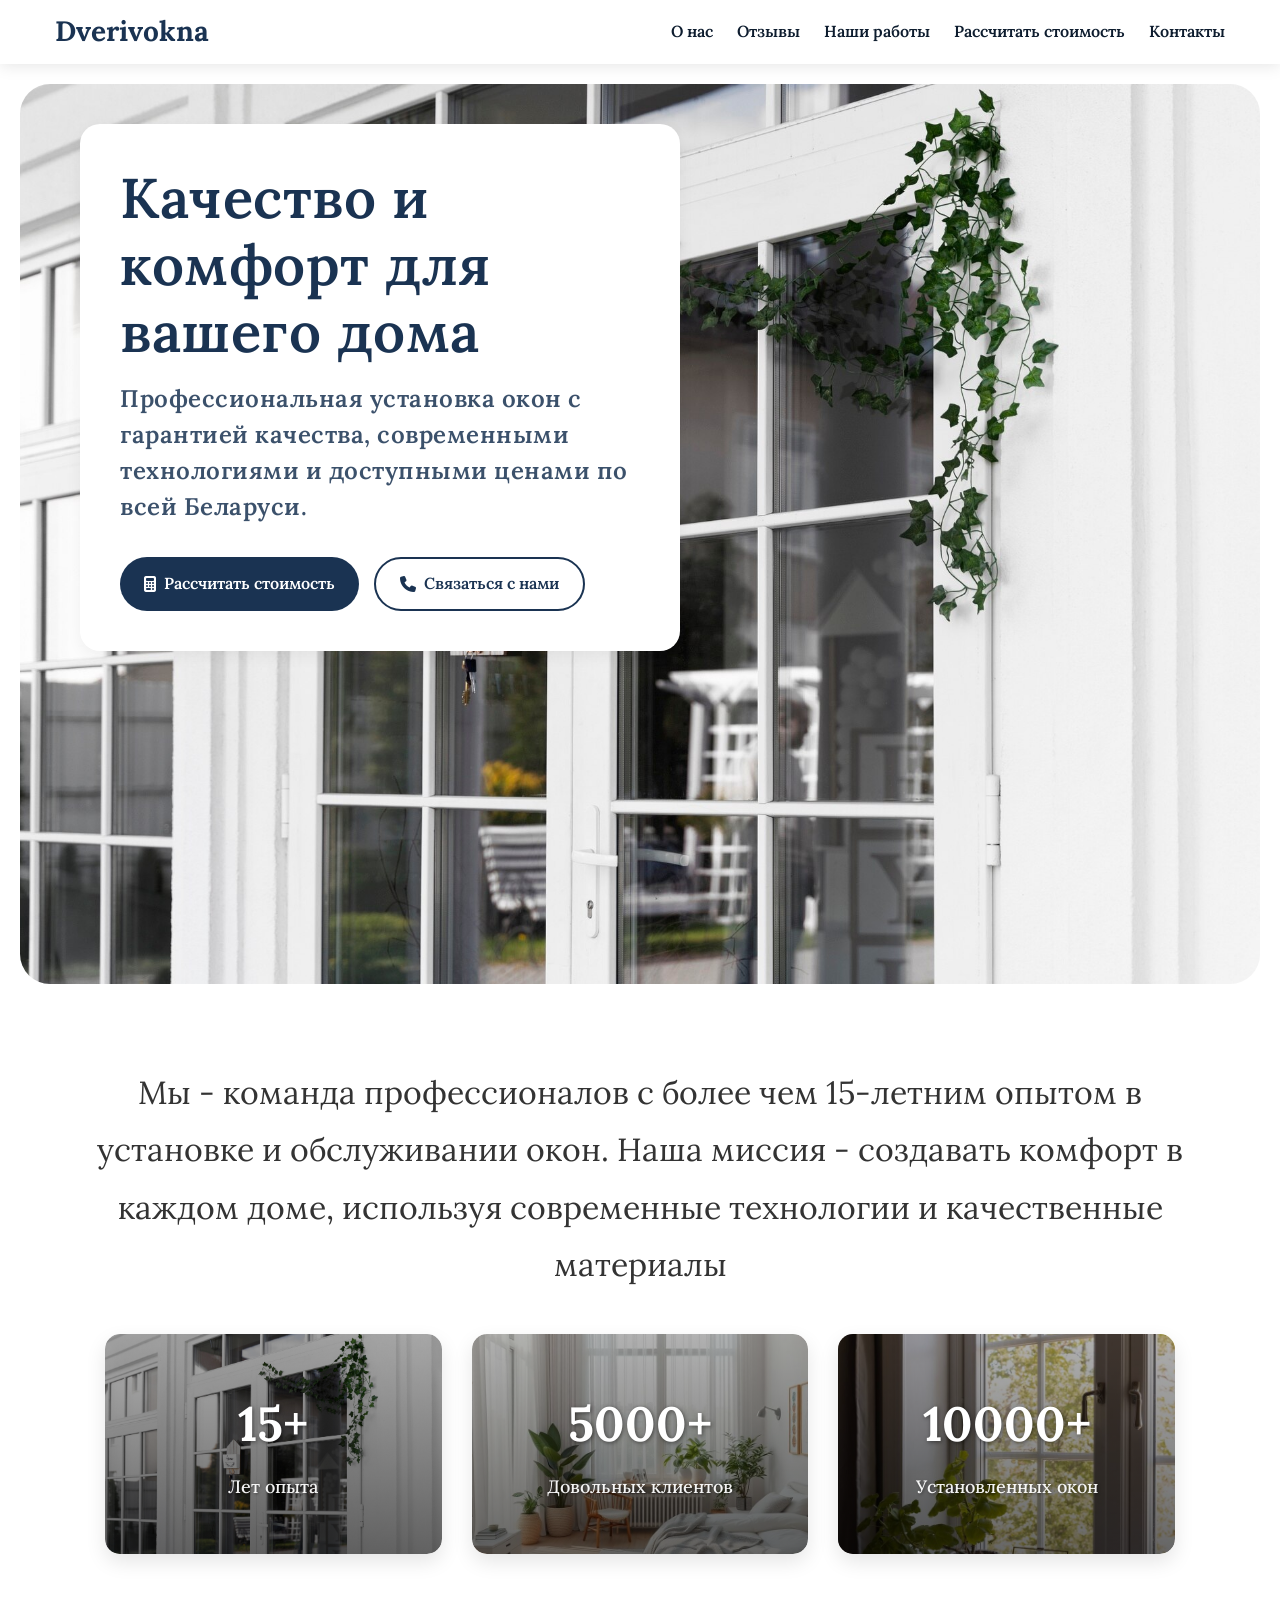
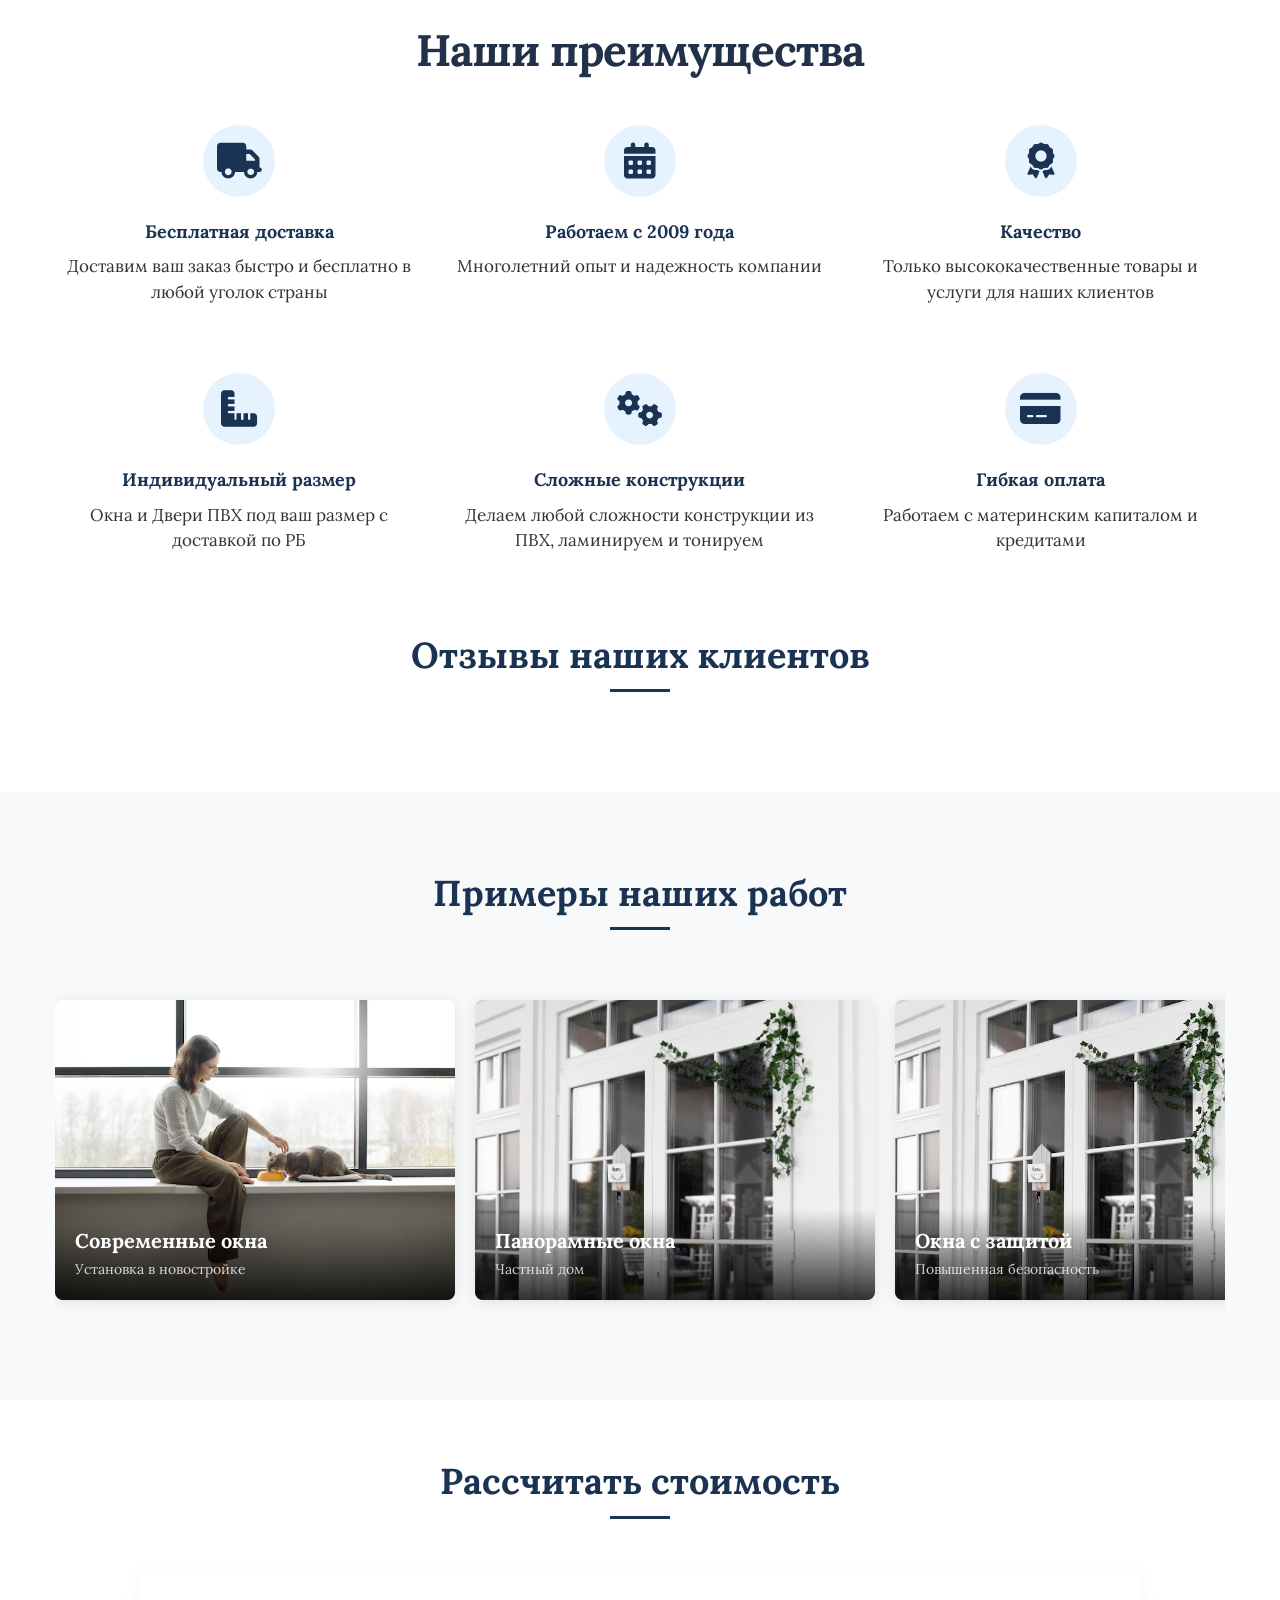
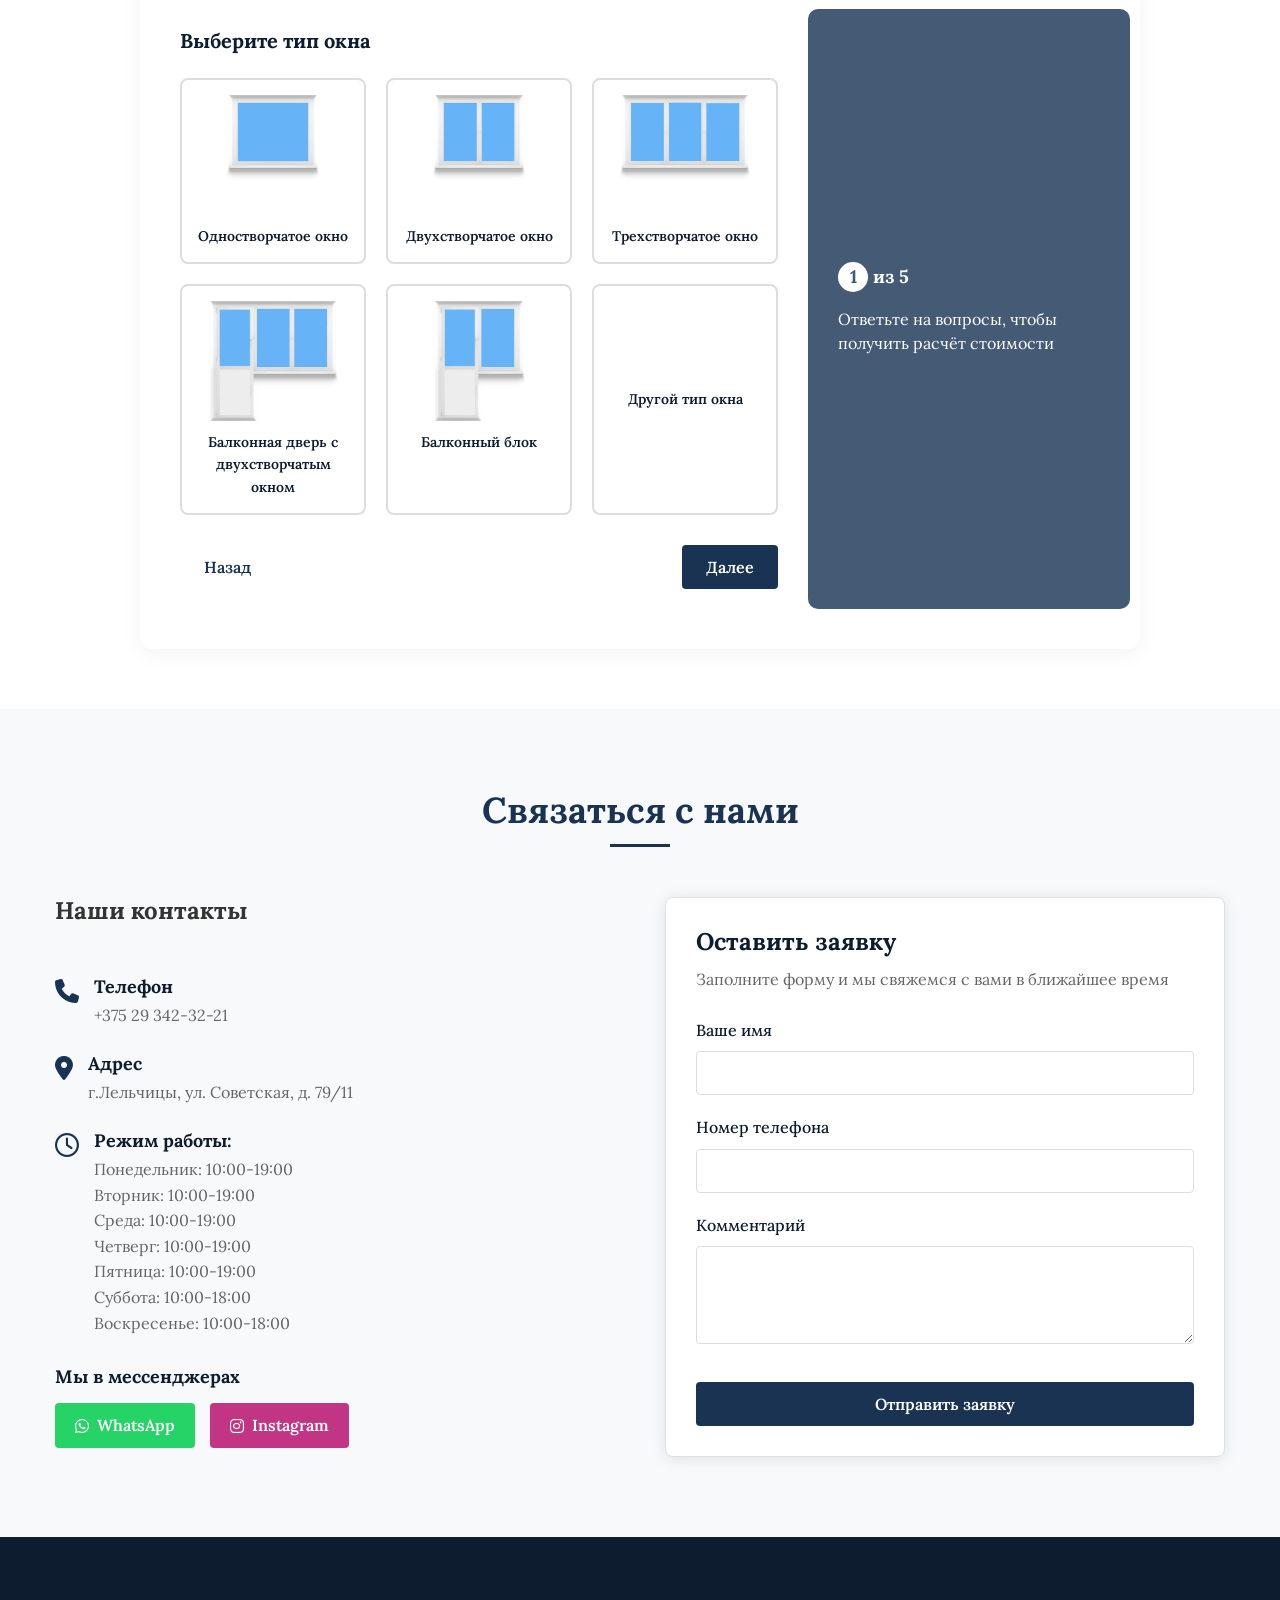
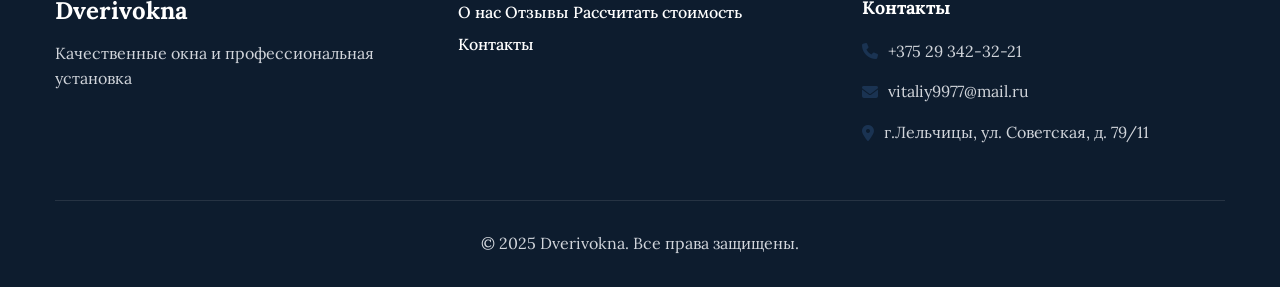
==== commit 5b69181f: "newest" ====
--- a/index.html
+++ b/index.html
@@ -20,8 +20,8 @@
                 </div>
                 <nav class="nav-links">
                     <a href="#about">О нас</a>
+                    <a href="#reviews">Отзывы</a>
                     <a href="#our-works">Наши работы</a>
-                    <a href="#reviews">Отзывы</a>
                     <a href="#calculate">Рассчитать стоимость</a>
                     <a href="#contacts">Контакты</a>
                 </nav>
@@ -35,16 +35,13 @@
             <div class="hero-content">
                 <h2>Качество и комфорт для вашего дома</h2>
                 <p>Профессиональная установка окон с гарантией качества, современными технологиями и доступными ценами по всей Беларуси.</p>
-                <div class="hero-search">
-                    <div class="search-field">
-                        <input type="text" placeholder="Тип окна">
-                    </div>
-                    <div class="search-field">
-                        <input type="text" placeholder="Ваш город">
-                    </div>
-                    <button class="btn btn-primary search-btn">
-                        <i class="fas fa-calculator"></i> Рассчитать
-                    </button>
+                <div class="hero-buttons">
+                    <a href="#calculate" class="btn btn-primary hero-btn">
+                        <i class="fas fa-calculator"></i> Рассчитать стоимость
+                    </a>
+                    <a href="#contacts" class="btn btn-outline hero-btn">
+                        <i class="fas fa-phone"></i> Связаться с нами
+                    </a>
                 </div>
             </div>
         </div>         
@@ -76,7 +73,7 @@
         </div>
     </section>
 
-    <div id="calculate" style="height: 0;"></div>
+    <!-- Removed empty div as we have a proper section with this ID -->
 
     <!-- Advantages Section -->
     <section class="advantages-section">
@@ -140,35 +137,35 @@
                 <div class="works-gallery-inner">
                     <!-- First set of images for infinite loop effect -->
                     <div class="work-item">
-                        <img src="images/oka1.webp" alt="Пример работы 1">
+                        <img src="images/okoko.avif" alt="Пример работы 1">
                         <div class="work-overlay">
                             <h3>Современные окна</h3>
                             <p>Установка в новостройке</p>
                         </div>
                     </div>
                     <div class="work-item">
-                        <img src="images/oka2.webp" alt="Пример работы 2">
+                        <img src="images/okoko1.jpg" alt="Пример работы 2">
                         <div class="work-overlay">
                             <h3>Панорамные окна</h3>
                             <p>Частный дом</p>
                         </div>
                     </div>
                     <div class="work-item">
-                        <img src="images/oka3.webp" alt="Пример работы 3">
+                        <img src="images/okoko2.avif" alt="Пример работы 3">
                         <div class="work-overlay">
                             <h3>Окна с защитой</h3>
                             <p>Повышенная безопасность</p>
                         </div>
                     </div>
                     <div class="work-item">
-                        <img src="images/oka4.webp" alt="Пример работы 4">
+                        <img src="images/okoko3.jpg" alt="Пример работы 4">
                         <div class="work-overlay">
                             <h3>Энергосберегающие окна</h3>
                             <p>Экономия на отоплении</p>
                         </div>
                     </div>
                     <div class="work-item">
-                        <img src="images/oka5.webp" alt="Пример работы 5">
+                        <img src="images/okoko4.jpg" alt="Пример работы 5">
                         <div class="work-overlay">
                             <h3>Нестандартная форма</h3>
                             <p>Индивидуальный дизайн</p>
@@ -177,35 +174,35 @@
                     
                     <!-- Duplicate images for infinite loop effect -->
                     <div class="work-item">
-                        <img src="images/oka1.webp" alt="Пример работы 1">
+                        <img src="images/okoko.avif" alt="Пример работы 1">
                         <div class="work-overlay">
                             <h3>Современные окна</h3>
                             <p>Установка в новостройке</p>
                         </div>
                     </div>
                     <div class="work-item">
-                        <img src="images/oka2.webp" alt="Пример работы 2">
+                        <img src="images/okoko1.jpg" alt="Пример работы 2">
                         <div class="work-overlay">
                             <h3>Панорамные окна</h3>
                             <p>Частный дом</p>
                         </div>
                     </div>
                     <div class="work-item">
-                        <img src="images/oka3.webp" alt="Пример работы 3">
+                        <img src="images/okoko2.avif" alt="Пример работы 3">
                         <div class="work-overlay">
                             <h3>Окна с защитой</h3>
                             <p>Повышенная безопасность</p>
                         </div>
                     </div>
                     <div class="work-item">
-                        <img src="images/oka4.webp" alt="Пример работы 4">
+                        <img src="images/okoko2.avif" alt="Пример работы 4">
                         <div class="work-overlay">
                             <h3>Энергосберегающие окна</h3>
                             <p>Экономия на отоплении</p>
                         </div>
                     </div>
                     <div class="work-item">
-                        <img src="images/oka5.webp" alt="Пример работы 5">
+                        <img src="images/okoko3.jpg" alt="Пример работы 5">
                         <div class="work-overlay">
                             <h3>Нестандартная форма</h3>
                             <p>Индивидуальный дизайн/p>
--- a/styles.css
+++ b/styles.css
@@ -193,16 +193,14 @@
 .hero-content {
     position: relative;
     z-index: 2;
-    background: #fff;
-    border-radius: 30px;
+    background: transparent;
+    border-radius: 0;
     box-shadow: none;
-    padding: 48px;
+    padding: 0;
     margin-left: 0;
     margin-top: 20px;
     width: 100%;
-    margin-top: 20px;
     max-width: 500px;
-    width: 100%;
     color: var(--text-color);
 }
 
@@ -371,6 +369,7 @@
     align-items: center;
     text-align: center;
     border: none;
+    margin-bottom: 20px;
 }
 
 .advantage-box i, .advantage-box svg {
@@ -391,7 +390,7 @@
 }
 
 .advantage-box h3 {
-    font-size: 22px;
+    font-size: 18px;
     font-weight: 700;
     color: #22314a;
     margin-bottom: 12px;
@@ -920,7 +919,7 @@
 /* Footer */
 .footer {
     background-color: var(--dark-color);
-    color: #9ca5af;
+    color: #d1d5db;
     padding: 60px 0 30px;
 }
 
@@ -938,7 +937,7 @@
 }
 
 .footer-logo p {
-    color: #9ca5af;
+    color: #d1d5db;
     line-height: 1.6;
 }
 
@@ -955,8 +954,8 @@
     gap: 10px;
 }
 
-.footer-links a {
-    color: #9ca5af;
+.footer-links a, .footer-nav a {
+    color: #ffffff;
     transition: color 0.3s ease;
     padding: 3px 0; /* Add vertical padding */
     font-weight: 500; /* Slightly bolder */
@@ -964,7 +963,7 @@
     display: inline-block; /* Needed for padding and underline */
 }
 
-.footer-links a::after {
+.footer-links a::after, .footer-nav a::after {
     content: '';
     position: absolute;
     width: 0;
@@ -975,11 +974,11 @@
     transition: width 0.3s ease;
 }
 
-.footer-links a:hover {
+.footer-links a:hover, .footer-nav a:hover {
     color: var(--light-color);
 }
 
-.footer-links a:hover::after {
+.footer-links a:hover::after, .footer-nav a:hover::after {
     width: 100%;
 }
 
@@ -988,6 +987,7 @@
     display: flex;
     align-items: center;
     gap: 10px;
+    color: #d1d5db;
 }
 
 .footer-contact i {
@@ -998,6 +998,7 @@
     padding-top: 30px;
     border-top: 1px solid rgba(255, 255, 255, 0.1);
     text-align: center;
+    color: #d1d5db;
 }
 
 /* Scroll to Top Button */
--- a/custom-colors.css
+++ b/custom-colors.css
@@ -5,7 +5,7 @@
   --light-color: #FFFFFF;    /* White background */
   --accent-color: #6b788e;   /* Gray for navigation */
   --dark-color: #0d1c2e;     /* Darker navy */
-  --text-color: #333333;     /* Dark text */
+  --text-color: #333333;     /* dark text */
   --border-color: #e5e5e5;   /* Light gray for borders */
 }
 
@@ -42,6 +42,7 @@
   background: var(--light-color);
   padding: 60px 0;
   color: var(--primary-color);
+  margin: 20px;
 }
 
 .hero::before {
@@ -57,6 +58,7 @@
   flex: 1;
   background: transparent; /* Remove any background */
   padding: 0;
+  box-shadow: none; /* Remove any shadow */
 }
 
 .hero-image {
@@ -87,8 +89,7 @@
   
 }
 .hero h2, .hero p {
-  color: #ffffff; /* Pure white */
-  text-shadow: 0 0 10px rgba(255, 255, 255, 0.3); /* Slight glow effect */
+  color: #1a3352; /* Dark navy blue */
   font-weight: 600; /* Make text slightly bolder */
 }
 
@@ -104,24 +105,58 @@
   border-width: 2px; /* Thicker border */
 }
 
-.hero .search-btn {
+.hero-buttons {
+  display: flex;
+  gap: 15px;
+  margin-top: 20px;
+}
+
+.hero-btn {
+  padding: 12px 24px;
+  border-radius: 30px;
+  font-weight: 600;
+  transition: all 0.3s ease;
+  text-decoration: none;
+  display: inline-flex;
+  align-items: center;
+  justify-content: center;
+}
+
+.hero-btn i {
+  margin-right: 8px;
+}
+
+.hero-btn.btn-primary {
   background-color: var(--primary-color);
   color: white;
-  border-radius: 30px;
-  padding: 10px 20px;
-  transition: all 0.3s ease;
-}
-
-.hero .search-btn:hover {
+}
+
+.hero-btn.btn-primary:hover {
   background-color: var(--secondary-color);
   transform: translateY(-2px);
 }
-.hero h2, 
+
+.hero-btn.btn-outline {
+  border: 2px solid var(--primary-color);
+  color: var(--primary-color);
+  background-color: transparent;
+}
+
+.hero-btn.btn-outline:hover {
+  background-color: var(--primary-color);
+  color: white;
+  transform: translateY(-2px);
+}
 .hero p {
     font-weight: 600; /* Semi-bold */
     letter-spacing: 0.5px; /* Slight space between letters */
-    color: var(--text-color); /* Dark text color */
-    text-shadow: none; /* Remove text shadow */
+    color: #1a3352; /* Dark navy blue */
+}
+
+.hero h2 {
+    font-weight: 600; /* Semi-bold */
+    letter-spacing: 0.5px; /* Slight space between letters */
+    color: #1a3352; /* Dark navy blue */
 }
 
 /* Additional enhancement for larger devices */
@@ -146,6 +181,7 @@
 .advantage-box h3 { color: var(--primary-color); }
 .advantage-box p { color: var(--text-color); }
 
+.calculator-section { padding: 60px 0; }
 .calculate-cost { background-color: var(--light-color); }
 .calculate-cost .section-title { color: var(--primary-color); }
 .calculate-cost .section-title::after { background-color: var(--primary-color); }
@@ -160,9 +196,10 @@
     background-size: cover;
     background-position: center;
     position: relative;
-    padding: 0 0 100px 0;
+    padding: 0;
     color: var(--text-color);
     height: 100vh; /* Make the hero section full viewport height */
+    overflow: hidden; /* Ensure the image doesn't spill out */
 }
 
 .hero::before {
@@ -181,7 +218,7 @@
     max-width: 600px;
     margin: 0 auto 0 0;
     padding: 40px;
-    border-radius: 30px; /* Increase border radius for more rounded corners */
+    border-radius: 20px;
     box-shadow: 0 5px 15px rgba(0, 0, 0, 0.05);
 }
 
